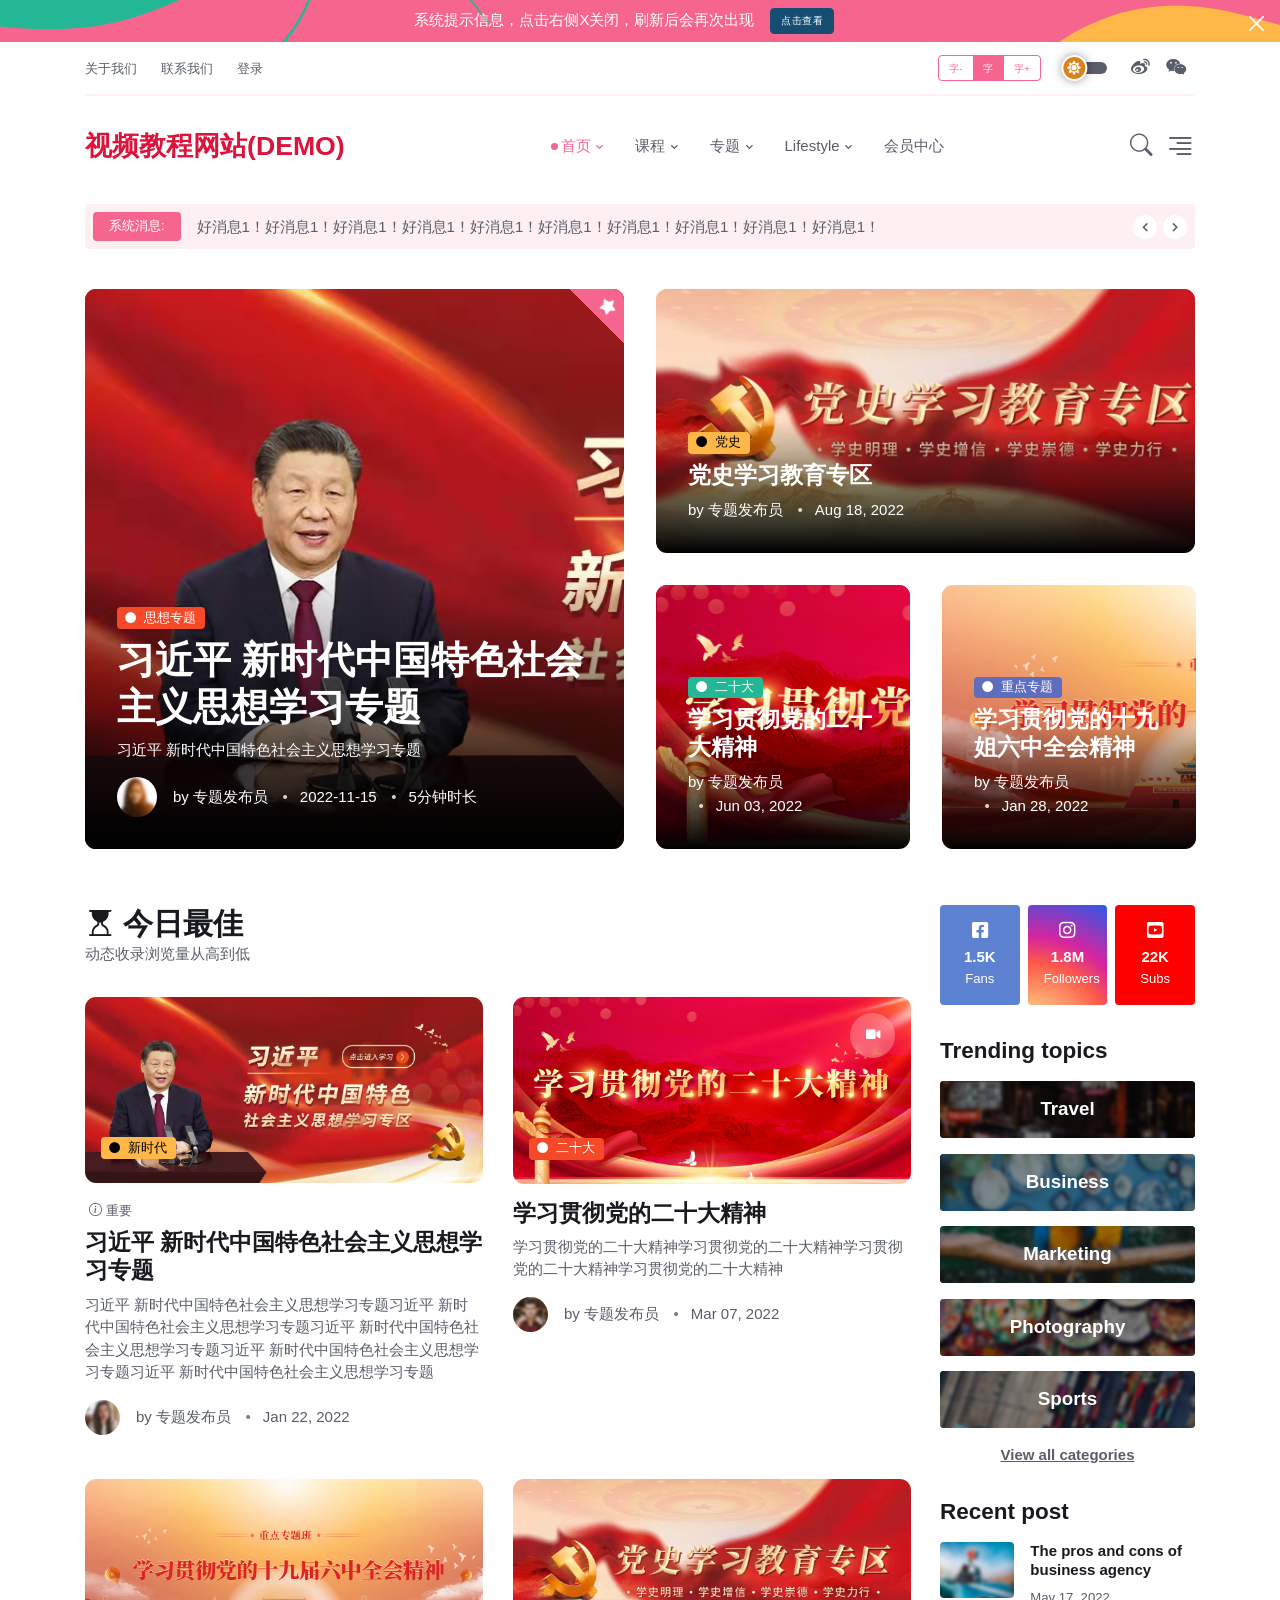
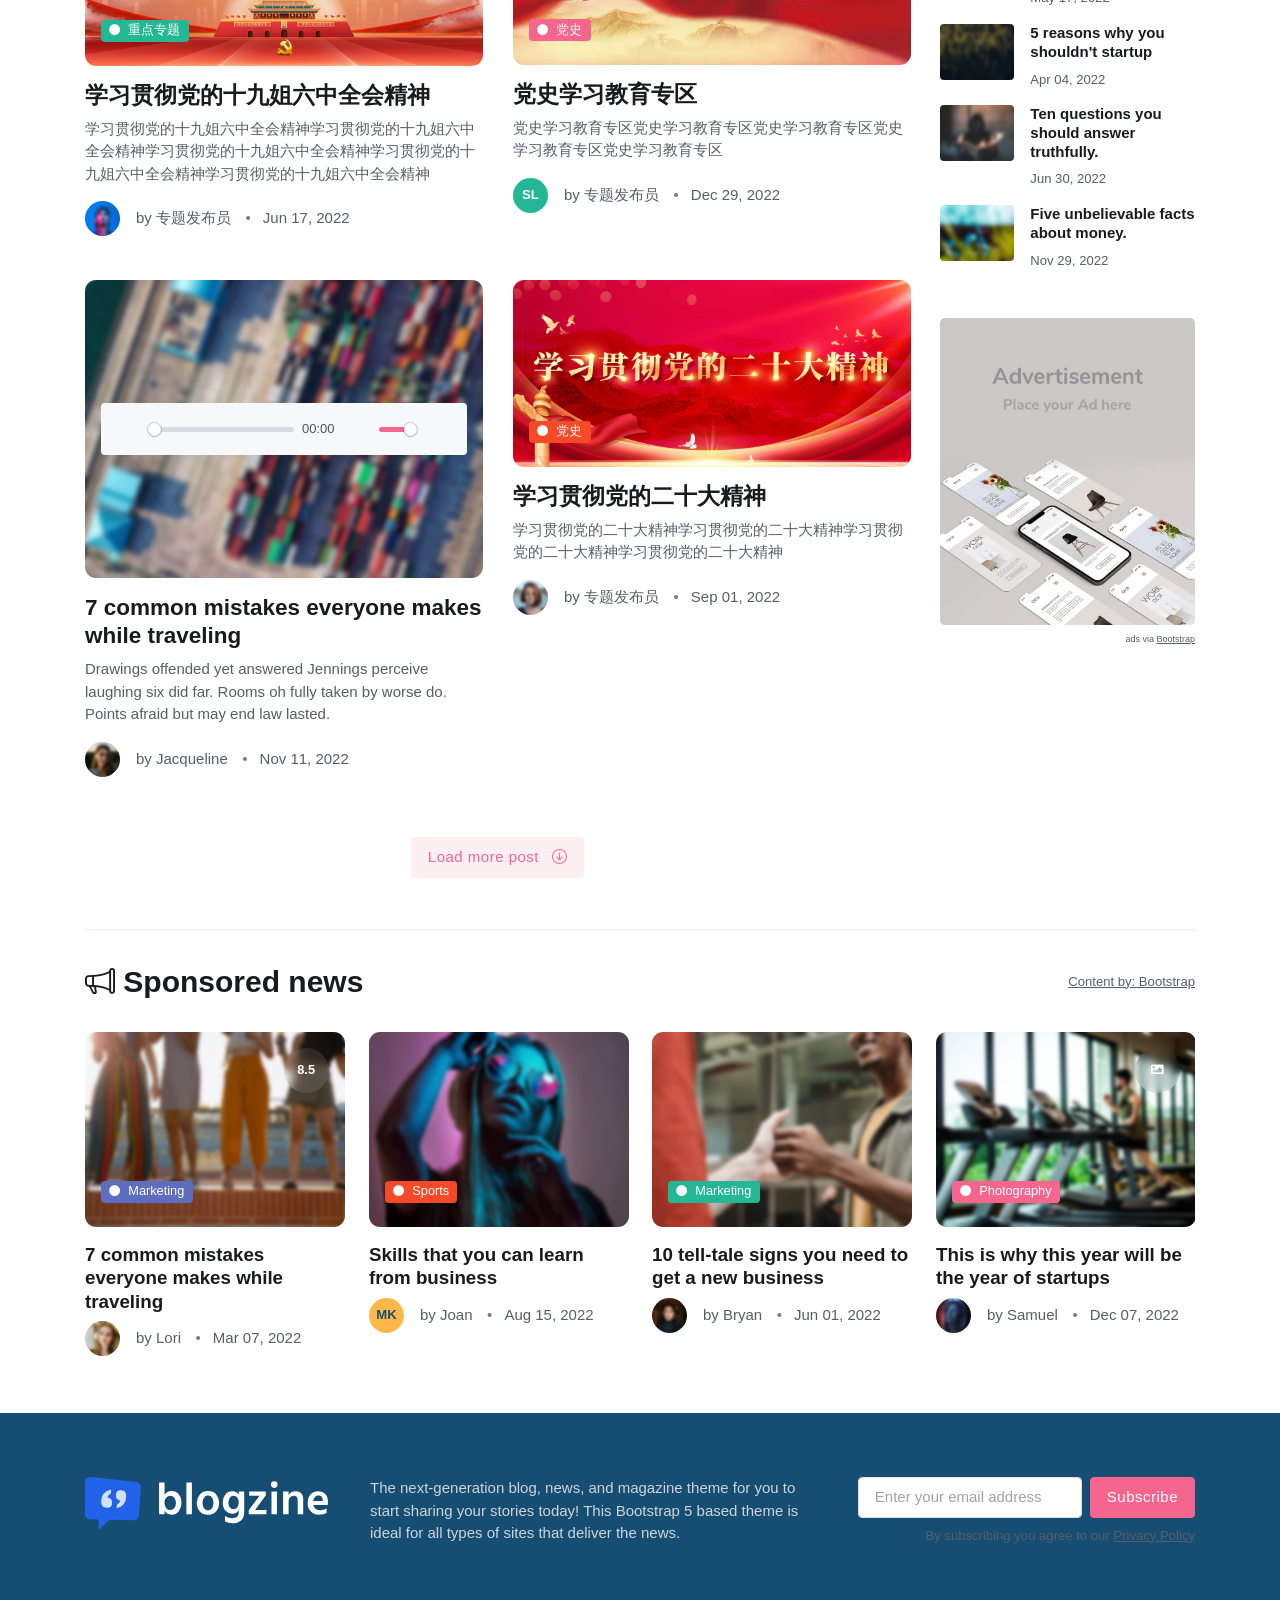
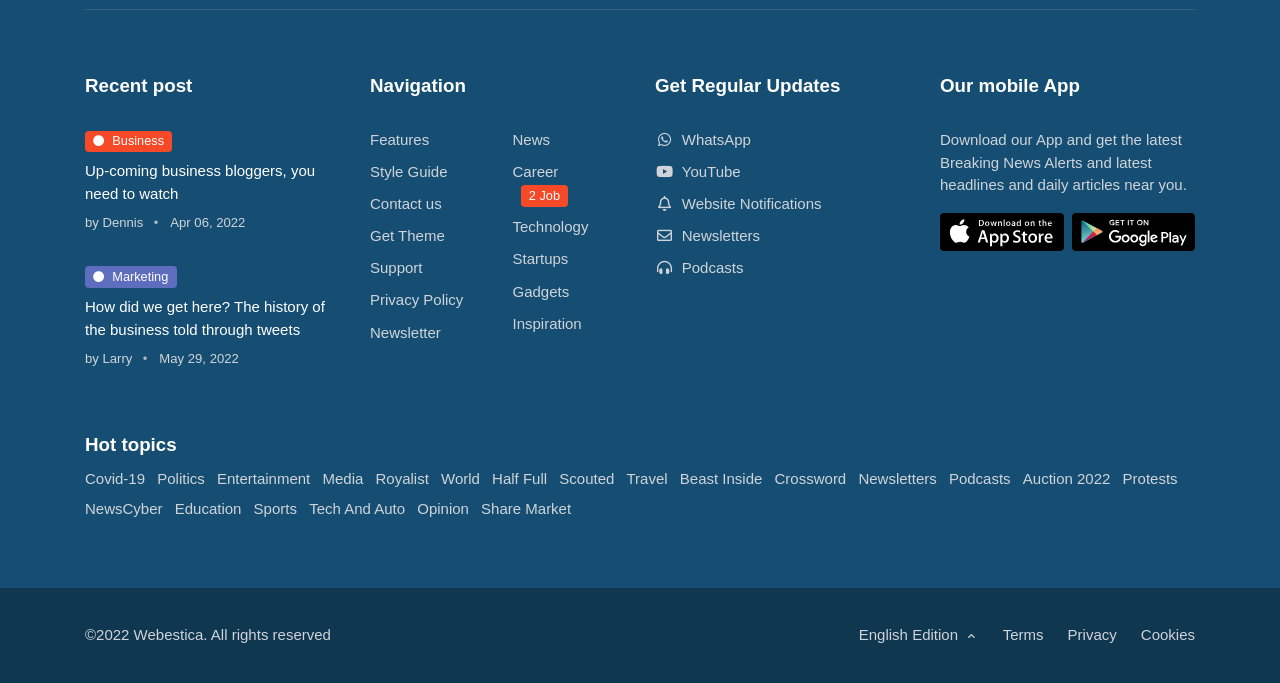
==== index.html @ b5399234 "update" ====
<!DOCTYPE html>
<html lang="-zh-cn">

<head>
	<title>视频教程网站 - DEMO</title>

	<!-- Meta Tags -->
	<meta charset="utf-8">
	<meta name="viewport" content="width=device-width, initial-scale=1, shrink-to-fit=no">
	<meta name="author" content="Webestica.com">
	<meta name="description" content="Bootstrap based News, Magazine and Blog Theme">

	<!-- Favicon -->
	<link rel="shortcut icon" href="assets/images/favicon.ico">

	<!-- Google Font -->
	<link rel="preconnect" href="https://fonts.gstatic.com">
	<link
		href="https://fonts.googleapis.com/css2?family=Nunito+Sans:wght@400;700&family=Rubik:wght@400;500;700&display=swap"
		rel="stylesheet">

	<!-- Plugins CSS -->
	<link rel="stylesheet" type="text/css" href="assets/vendor/font-awesome/css/all.min.css">
	<link rel="stylesheet" type="text/css" href="assets/vendor/bootstrap-icons/bootstrap-icons.css">
	<link rel="stylesheet" type="text/css" href="assets/vendor/tiny-slider/tiny-slider.css">
	<link rel="stylesheet" type="text/css" href="assets/vendor/plyr/plyr.css">

	<!-- Theme CSS -->
	<link id="style-switch" rel="stylesheet" type="text/css" href="assets/css/style.css">

</head>

<body>

	<!-- Top alert START -->
	<div class="alert alert-warning py-2 m-0 bg-primary border-0 rounded-0 alert-dismissible fade show text-center overflow-hidden"
		role="alert">
		<!-- SVG shape START -->
		<figure class="position-absolute top-50 start-50 translate-middle">
			<svg width="1848" height="481" viewBox="0 0 1848.9 481.8" xmlns="http://www.w3.org/2000/svg">
				<path class="fill-success"
					d="m779.4 251c-10.3-11.5-19.9-23.8-29.4-36.1-9-11.6-18.4-22.8-27.1-34.7-15.3-21.2-30.2-45.8-54.8-53.3-10.5-3.2-21.6-3.2-30.6 2.5-7.6 4.8-13 12.6-17.3 20.9-10.8 20.6-16.1 44.7-24.6 66.7-7.9 20.2-19.4 38.6-33.8 54.3-14.7 16.2-31.7 30-50.4 41-15.9 9.4-33.4 17.2-52 19.3-18.4 2-38-2.5-56.5-6.2-22.4-4.4-45.1-9.7-67.6-10.9-9.8-0.5-19.8-0.3-29.1 2.3-9.8 2.8-18.7 8.6-26.6 15.2-17.3 14.5-30.2 34.4-43.7 52.9-12.9 17.6-26.8 34.9-45.4 45.4-19.5 11-42.6 12.1-65 6.6-52.3-13.1-93.8-56.5-127.9-101.5-8.8-11.6-17.3-23.4-25.6-35.4-0.6-0.9-1.1-1.8-1.6-2.7-1.1-2.4-0.9-2.6 0.6-1.2 1 0.9 1.9 1.9 2.7 3 35.3 47.4 71.5 98.5 123.2 123.9 22.8 11.2 48.2 17.2 71.7 12.2 23-5 40.6-21.2 55.3-39.7 24.5-30.7 46.5-75.6 87.1-83 19.5-3.5 40.7 0.1 60.6 3.7 21.2 3.9 42.3 9.1 63.6 11.7 17.8 2.3 35.8-0.1 52.2-7 20-8.1 38.4-20.2 54.8-34.6 16.2-14.1 31-30.7 41.8-50.4 11.1-20.2 17-43.7 24.9-65.7 6.1-16.9 13.8-36.2 29.3-44.5 16.1-8.6 37.3-1.9 52.3 10.6 18.7 15.6 31.2 39.2 46.7 58.2" />
				<path class="fill-warning"
					d="m1157.9 344.9c9.8 7.6 18.9 15.8 28.1 24 8.6 7.7 17.6 15.2 26 23.2 14.8 14.2 29.5 30.9 51.2 34.7 9.3 1.6 18.8 0.9 26.1-3.8 6.1-3.9 10.2-9.9 13.2-16.2 7.6-15.6 10.3-33.2 15.8-49.6 5.2-15.1 13.6-29 24.7-41.3 11.4-12.6 24.8-23.6 40-32.8 12.9-7.8 27.3-14.6 43.1-17.3 15.6-2.6 32.8-0.7 49 0.7 19.6 1.7 39.4 4 58.8 3.4 8.4-0.3 17-1.1 24.8-3.6 8.2-2.7 15.4-7.4 21.6-12.7 13.7-11.6 23.1-26.7 33.3-40.9 9.6-13.5 20.2-26.9 35.3-35.6 15.8-9.2 35.6-11.6 55.2-9.1 45.7 5.8 84.8 34.3 117.6 64.4 8.7 8 17.2 16.2 25.6 24.6 2.5 3.2 1.9 3-1.2 1-34.3-32-69.7-66.9-116.5-81.9-20.5-6.5-42.7-9.2-62.4-4-19.3 5.1-33.1 17.9-44.3 32.2-18.5 23.7-33.9 57.5-68.1 65.5-16.5 3.8-34.9 2.6-52.3 1.3-18.5-1.4-37-3.7-55.4-4.2-15.5-0.5-30.7 2.5-44.2 8.5-16.5 7.2-31.3 17.1-44.3 28.5-12.8 11.2-24.1 24.1-31.9 39-7.9 15.3-11.1 32.5-16.2 48.9-3.9 12.6-9 26.9-21.6 33.9-13.1 7.3-31.9 3.8-45.7-4.1-17.2-10-29.9-26.1-44.6-38.8" />
				<path class="fill-warning"
					d="m1840.8 379c-8.8 40.3-167.8 79.9-300.2 45.3-42.5-11.1-91.4-32-138.7-11.6-38.7 16.7-55 66-90.8 67.4-25.1 1-48.6-20.3-58.1-39.8-31-63.3 50.7-179.9 155.7-208.1 50.4-13.5 97.3-3.2 116.1 1.6 36.3 9.3 328.6 87.4 316 145.2z" />
				<path class="fill-success"
					d="M368.3,247.3C265.6,257.2,134,226,110.9,141.5C85,47.2,272.5-9.4,355.5-30.7s182.6-31.1,240.8-18.6    C677.6-31.8,671.5,53.9,627,102C582.6,150.2,470.9,237.5,368.3,247.3z" />
			</svg>
		</figure>
		<!-- SVG shape END -->
		<div class="position-relative">
			<p class="text-white m-0">系统提示信息，点击右侧X关闭，刷新后会再次出现<a href="#"
					class="btn btn-xs btn-dark ms-3 mb-0">点击查看</a></p>
		</div>
		<!-- Close button -->
		<button type="button" class="btn-close btn-close-white opacity-9 p-3" data-bs-dismiss="alert"
			aria-label="Close"></button>
	</div>
	<!-- Top alert END -->

	<!-- Offcanvas START -->
	<div class="offcanvas offcanvas-end" tabindex="-1" id="offcanvasMenu">
		<div class="offcanvas-header justify-content-end">
			<button type="button" class="btn-close text-reset" data-bs-dismiss="offcanvas" aria-label="Close"></button>
		</div>
		<div class="offcanvas-body d-flex flex-column pt-0">
			<div>
				<p style="font-size: 18pt; font-weight: 900;">视频教程网站(DEMO)</p>
				<!-- <img class="light-mode-item my-3" src="assets/images/logo.svg" alt="logo">
				<img class="dark-mode-item my-3" src="assets/images/logo-light.svg" alt="logo"> -->
				<p>右侧弹出菜单的介绍性文字 </p>
				<!-- Nav START -->
				<ul class="nav d-block flex-column my-4">
					<li class="nav-item h5">
						<a class="nav-link" href="index.html">首页</a>
					<li class="nav-item h5">
						<a class="nav-link" href="about-us.html">关于我们</a>
					</li>
					<li class="nav-item h5">
						<a class="nav-link" href="post-grid.html">发展历程</a>
					</li>
					<li class="nav-item h5">
						<a class="nav-link" href="contact-us.html">联系我们</a>
					</li>
				</ul>
				<!-- Nav END -->
				<div class="bg-primary bg-opacity-10 p-4 mb-4 text-center w-100 rounded">
					<span>展示一些信息</span>
					<h3>展示一些信息展示一些信息展示一些信息展示一些信息展示一些信息展示一些信息</h3>
					<p>展示一些信息展示一些信息展示一些信息展示一些信息展示一些信息展示一些信息展示一些信息展示一些信息展示一些信息展示一些信息展示一些信息展示一些信息</p>
					<a href="#" class="btn btn-warning">点击查看</a>
				</div>
			</div>
			<div class="mt-auto pb-3">
				<!-- Address -->
				<p class="text-body mb-2 fw-bold">中国  上海</p>
				<p class="mb-2">地址：<address class="mb-0">上海市黄浦区黄浦路1234号</address></p>
				<p class="mb-2">电话: <a href="#" class="text-body"><u>021-62626262</u> </a> </p>
				<p class="mb-2">E-mail: <a href="#" class="text-body d-block">email@example.com</a></p>
			</div>
		</div>
	</div>
	<!-- Offcanvas END -->

	<!-- =======================
Header START -->
	<header class="navbar-light navbar-sticky header-static">
		<div class="navbar-top d-none d-lg-block small">
			<div class="container">
				<div class="d-md-flex justify-content-between align-items-center my-2">
					<!-- Top bar left -->
					<ul class="nav">
						<li class="nav-item">
							<a class="nav-link ps-0" href="about-us.html">关于我们</a>
						</li>
						<li class="nav-item">
							<a class="nav-link" href="#">联系我们</a>
						</li>
						<!-- <li class="nav-item">
							<a class="nav-link" href="#">Buy now!</a>
						</li> -->
						<li class="nav-item">
							<a class="nav-link" href="signin.html">登录</a>
						</li>
					</ul>
					<!-- Top bar right -->
					<div class="d-flex align-items-center">
						<!-- Font size accessibility START -->
						<div class="btn-group me-2" role="group" aria-label="font size changer">
							<input type="radio" class="btn-check" name="fntradio" id="font-sm">
							<label class="btn btn-xs btn-outline-primary mb-0" for="font-sm">字-</label>

							<input type="radio" class="btn-check" name="fntradio" id="font-default" checked>
							<label class="btn btn-xs btn-outline-primary mb-0" for="font-default">字</label>

							<input type="radio" class="btn-check" name="fntradio" id="font-lg">
							<label class="btn btn-xs btn-outline-primary mb-0" for="font-lg">字+</label>
						</div>

						<!-- Dark mode switch -->
						<div class="modeswitch" id="darkModeSwitch">
							<div class="switch"></div>
						</div>

						<ul class="nav">
							<li class="nav-item">
								<a class="nav-link px-2 fs-5" href="#"><i class="fab fa-weibo"></i></a>
							</li>
							<li class="nav-item">
								<a class="nav-link px-2 fs-5" href="#"><i class="fab fa-weixin"></i></a>
							</li>
							<!-- <li class="nav-item">
								<a class="nav-link px-2 fs-5" href="#"><i class="fab fa-linkedin"></i></a>
							</li>
							<li class="nav-item">
								<a class="nav-link px-2 fs-5" href="#"><i class="fab fa-youtube-square"></i></a>
							</li>
							<li class="nav-item">
								<a class="nav-link ps-2 pe-0 fs-5" href="#"><i class="fab fa-vimeo"></i></a>
							</li> -->
						</ul>
					</div>
				</div>
				<!-- Divider -->
				<div class="border-bottom border-2 border-primary opacity-1"></div>
			</div>
		</div>

		<!-- Logo Nav START -->
		<nav class="navbar navbar-expand-lg">
			<div class="container">
				<!-- Logo START -->
				<a class="navbar-brand" href="index.html" style="font-weight: 900; font-size: 20pt; color: crimson;">
					视频教程网站(DEMO)
					<!-- <img class="navbar-brand-item light-mode-item" src="assets/images/logo.svg" alt="logo">
					<img class="navbar-brand-item dark-mode-item" src="assets/images/logo-light.svg" alt="logo"> -->
				</a>
				<!-- Logo END -->

				<!-- Responsive navbar toggler -->
				<button class="navbar-toggler ms-auto" type="button" data-bs-toggle="collapse"
					data-bs-target="#navbarCollapse" aria-controls="navbarCollapse" aria-expanded="false"
					aria-label="Toggle navigation">
					<span class="text-body h6 d-none d-sm-inline-block">Menu</span>
					<span class="navbar-toggler-icon"></span>
				</button>

				<!-- Main navbar START -->
				<div class="collapse navbar-collapse" id="navbarCollapse">
					<ul class="navbar-nav navbar-nav-scroll mx-auto">
						<!-- Nav item 1 Demos -->
						<li class="nav-item dropdown">
							<a class="nav-link dropdown-toggle active" href="#" id="homeMenu" data-bs-toggle="dropdown"
								aria-haspopup="true" aria-expanded="false">首页</a>
							<ul class="dropdown-menu" aria-labelledby="homeMenu">
								<li> <a class="dropdown-item" href="about-us.html">关于我们</a></li>
								<li> <a class="dropdown-item" href="contact-us.html">联系我们</a></li>
								<!-- <li> <a class="dropdown-item active" href="index.html">Home default</a></li>
								<li> <a class="dropdown-item" href="index-lazy.html">Home lazy load</a></li>
								<li> <a class="dropdown-item" href="index-2.html">Magazine classic</a></li>
								<li> <a class="dropdown-item" href="index-3.html">Magazine</a></li>
								<li> <a class="dropdown-item" href="index-4.html">Home cards</a></li>
								<li> <a class="dropdown-item" href="index-5.html">Blog classic</a></li>
								<li> <a class="dropdown-item" href="index-6.html">Blog Personal </a></li>
								<li> <a class="dropdown-item" href="index-7.html">Blog Vintage</a></li>
								<li> <a class="dropdown-item" href="index-8.html">Blog Tech</a></li>
								<li> <a class="dropdown-item" href="index-9.html">Blog Fashion</a></li>
								<li> <a class="dropdown-item" href="index-10.html">Blog Podcast</a></li>
								<li> <a class="dropdown-item" href="index-11.html">Home Shop <span class="badge bg-danger smaller me-1">New</span></a></li> -->
							</ul>
						</li>


						<!-- Nav item 2 Pages -->
						<li class="nav-item dropdown">
							<a class="nav-link dropdown-toggle" href="#" id="pagesMenu" data-bs-toggle="dropdown"
								aria-haspopup="true" aria-expanded="false">课程</a>
							<ul class="dropdown-menu" aria-labelledby="pagesMenu">
								<li> <a class="dropdown-item" href="about-us.html">关于我们</a></li>
								<li> <a class="dropdown-item" href="contact-us.html">联系我们</a></li>
								<!-- Dropdown submenu -->
								<li class="dropdown-submenu dropend">
									<a class="dropdown-item dropdown-toggle" href="#">Shop <span
											class="badge bg-danger smaller me-1">New</span></a>
									<ul class="dropdown-menu dropdown-menu-start" data-bs-popper="none">
										<li> <a class="dropdown-item" href="shop-grid.html">Shop grid <span
													class="badge bg-danger smaller me-1">New</span></a> </li>
										<li> <a class="dropdown-item" href="shop-detail.html">Shop detail <span
													class="badge bg-danger smaller me-1">New</span></a> </li>
										<li> <a class="dropdown-item" href="checkout.html">Checkout <span
													class="badge bg-danger smaller me-1">New</span></a> </li>
										<li> <a class="dropdown-item" href="my-cart.html">Cart <span
													class="badge bg-danger smaller me-1">New</span></a> </li>
										<li> <a class="dropdown-item" href="empty-cart.html">Empty cart <span
													class="badge bg-danger smaller me-1">New</span></a> </li>
									</ul>
								</li>
								<!-- Dropdown submenu -->
								<li class="dropdown-submenu dropend">
									<a class="dropdown-item dropdown-toggle" href="#">Other Archives</a>
									<ul class="dropdown-menu dropdown-menu-start" data-bs-popper="none">
										<li> <a class="dropdown-item" href="author.html">Author Page</a> </li>
										<li> <a class="dropdown-item" href="categories.html">Category page 1</a> </li>
										<li> <a class="dropdown-item" href="categories-2.html">Category page 2</a> </li>
										<li> <a class="dropdown-item" href="tag.html"># tag</a> </li>
										<li> <a class="dropdown-item" href="search-result.html">Search result</a> </li>
									</ul>
								</li>
								<li> <a class="dropdown-item" href="404.html">Error 404</a></li>
								<li> <a class="dropdown-item" href="signin.html">signin</a></li>
								<li> <a class="dropdown-item" href="signup.html">signup</a></li>
								<li> <a class="dropdown-item" href="offline.html">offline</a></li>
								<!-- Dropdown submenu levels -->
								<li class="dropdown-divider"></li>
								<li class="dropdown-submenu dropend">
									<a class="dropdown-item dropdown-toggle" href="#">Dropdown levels</a>
									<ul class="dropdown-menu dropdown-menu-start" data-bs-popper="none">
										<!-- dropdown submenu open right -->
										<li class="dropdown-submenu dropend">
											<a class="dropdown-item dropdown-toggle" href="#">Dropdown (end)</a>
											<ul class="dropdown-menu" data-bs-popper="none">
												<li> <a class="dropdown-item" href="#">Dropdown item</a> </li>
												<li> <a class="dropdown-item" href="#">Dropdown item</a> </li>
											</ul>
										</li>
										<li> <a class="dropdown-item" href="#">Dropdown item</a> </li>
										<!-- dropdown submenu open left -->
										<li class="dropdown-submenu dropstart">
											<a class="dropdown-item dropdown-toggle" href="#">Dropdown (start)</a>
											<ul class="dropdown-menu dropdown-menu-end" data-bs-popper="none">
												<li> <a class="dropdown-item" href="#">Dropdown item</a> </li>
												<li> <a class="dropdown-item" href="#">Dropdown item</a> </li>
											</ul>
										</li>
										<li> <a class="dropdown-item" href="#">Dropdown item</a> </li>
									</ul>
								</li>
								<li class="dropdown-divider"></li>
								<li>
									<a class="dropdown-item" href="#" target="_blank">
										<i class="text-warning fa-fw bi bi-life-preserver me-2"></i>Support
									</a>
								</li>
								<li>
									<a class="dropdown-item" href="docs/index.html" target="_blank">
										<i class="text-danger fa-fw bi bi-card-text me-2"></i>Documentation
									</a>
								</li>
								<li class="dropdown-divider"></li>
								<li>
									<a class="dropdown-item" href="#" target="_blank">
										<i class="text-info fa-fw bi bi-toggle-off me-2"></i>RTL demo
									</a>
								</li>
								<li>
									<a class="dropdown-item" href="#" target="_blank">
										<i class="text-success fa-fw bi bi-cloud-download-fill me-2"></i>Buy blogzine!
									</a>
								</li>
							</ul>
						</li>

						<!-- Nav item 3 Post -->
						<li class="nav-item dropdown">
							<a class="nav-link dropdown-toggle" href="#" id="postMenu" data-bs-toggle="dropdown"
								aria-haspopup="true" aria-expanded="false">专题</a>
							<ul class="dropdown-menu" aria-labelledby="postMenu">
								<!-- dropdown submenu -->
								<li class="dropdown-submenu dropend">
									<a class="dropdown-item dropdown-toggle" href="#">Post grid</a>
									<ul class="dropdown-menu dropdown-menu-start" data-bs-popper="none">
										<li> <a class="dropdown-item" href="post-grid.html">Post grid</a> </li>
										<li> <a class="dropdown-item" href="post-grid-4-col.html">Post grid 4 col</a>
										</li>
										<li> <a class="dropdown-item" href="post-grid-masonry.html">Post grid
												masonry</a> </li>
										<li> <a class="dropdown-item" href="post-grid-masonry-filter.html">Post grid
												masonry filter</a> </li>
										<li> <a class="dropdown-item" href="post-large-and-grid.html">Post mixed large
												than grid</a> </li>
									</ul>
								</li>
								<li> <a class="dropdown-item" href="post-list.html">Post list</a> </li>
								<li> <a class="dropdown-item" href="post-list-2.html">Post list 2</a> </li>
								<li> <a class="dropdown-item" href="post-cards.html">Post card</a> </li>
								<li> <a class="dropdown-item" href="post-overlay.html">Post Overlay</a> </li>
								<li> <a class="dropdown-item" href="post-types.html">Post types</a> </li>
								<li class="dropdown-divider"></li>
								<li> <a class="dropdown-item" href="post-single.html">Post single magazine</a> </li>
								<li> <a class="dropdown-item" href="post-single-2.html">Post single classic</a> </li>
								<li> <a class="dropdown-item" href="post-single-3.html">Post single minimal</a> </li>
								<li> <a class="dropdown-item" href="post-single-4.html">Post single card</a> </li>
								<li> <a class="dropdown-item" href="post-single-5.html">Post single review</a> </li>
								<li> <a class="dropdown-item" href="post-single-6.html">Post single video</a> </li>
								<li> <a class="dropdown-item" href="podcast-single.html">Podcast single</a> </li>
								<li class="dropdown-divider"></li>
								<li> <a class="dropdown-item" href="pagination-styles.html">Pagination styles</a> </li>
							</ul>
						</li>

						<!-- Nav item 4 Mega menu -->
						<li class="nav-item dropdown dropdown-fullwidth">
							<a class="nav-link dropdown-toggle" href="#" id="megaMenu" data-bs-toggle="dropdown"
								aria-haspopup="true" aria-expanded="false"> Lifestyle</a>
							<div class="dropdown-menu" aria-labelledby="megaMenu">
								<div class="container">
									<div class="row g-4 p-3 flex-fill">
										<!-- Card item START -->
										<div class="col-sm-6 col-lg-3">
											<div class="card bg-transparent">
												<!-- Card img -->
												<img class="card-img rounded"
													src="assets/images/blog/16by9/small/01.jpg" alt="Card image">
												<div class="card-body px-0 pt-3">
													<h6 class="card-title mb-0"><a href="#"
															class="btn-link text-reset fw-bold">7 common mistakes
															everyone makes while traveling</a></h6>
													<!-- Card info -->
													<ul
														class="nav nav-divider align-items-center text-uppercase small mt-2">
														<li class="nav-item">
															<a href="#" class="text-reset btn-link">Joan Wallace</a>
														</li>
														<li class="nav-item">Feb 18, 2022</li>
													</ul>
												</div>
											</div>
										</div>
										<!-- Card item END -->
										<!-- Card item START -->
										<div class="col-sm-6 col-lg-3">
											<div class="card bg-transparent">
												<!-- Card img -->
												<img class="card-img rounded"
													src="assets/images/blog/16by9/small/02.jpg" alt="Card image">
												<div class="card-body px-0 pt-3">
													<h6 class="card-title mb-0"><a href="#"
															class="btn-link text-reset fw-bold">12 worst types of
															business accounts you follow on Twitter</a></h6>
													<!-- Card info -->
													<ul
														class="nav nav-divider align-items-center text-uppercase small mt-2">
														<li class="nav-item">
															<a href="#" class="text-reset btn-link">Lori Stevens</a>
														</li>
														<li class="nav-item">Jun 03, 2022</li>
													</ul>
												</div>
											</div>
										</div>
										<!-- Card item END -->
										<!-- Card item START -->
										<div class="col-sm-6 col-lg-3">
											<div class="card bg-transparent">
												<!-- Card img -->
												<img class="card-img rounded"
													src="assets/images/blog/16by9/small/03.jpg" alt="Card image">
												<div class="card-body px-0 pt-3">
													<h6 class="card-title mb-0"><a href="#"
															class="btn-link text-reset fw-bold">Skills that you can
															learn from business</a></h6>
													<!-- Card info -->
													<ul
														class="nav nav-divider align-items-center text-uppercase small mt-2">
														<li class="nav-item">
															<a href="#" class="text-reset btn-link">Judy Nguyen</a>
														</li>
														<li class="nav-item">Sep 07, 2022</li>
													</ul>
												</div>
											</div>
										</div>
										<!-- Card item END -->
										<!-- Card item START -->
										<div class="col-sm-6 col-lg-3">
											<div class="bg-primary bg-opacity-10 p-4 text-center h-100 w-100 rounded">
												<span>The Blogzine</span>
												<h3>Premium Membership</h3>
												<p>Become a Member Today!</p>
												<a href="#" class="btn btn-warning">View pricing plans</a>
											</div>
										</div>
										<!-- Card item END -->
									</div> <!-- Row END -->
									<!-- Trending tags -->
									<div class="row px-3">
										<div class="col-12">
											<ul class="list-inline mt-3">
												<li class="list-inline-item">Trending tags:</li>
												<li class="list-inline-item"><a href="#"
														class="btn btn-sm btn-primary-soft">Travel</a></li>
												<li class="list-inline-item"><a href="#"
														class="btn btn-sm btn-warning-soft">Business</a></li>
												<li class="list-inline-item"><a href="#"
														class="btn btn-sm btn-success-soft">Tech</a></li>
												<li class="list-inline-item"><a href="#"
														class="btn btn-sm btn-danger-soft">Gadgets</a></li>
												<li class="list-inline-item"><a href="#"
														class="btn btn-sm btn-info-soft">Lifestyle</a></li>
												<li class="list-inline-item"><a href="#"
														class="btn btn-sm btn-primary-soft">Vaccine</a></li>
												<li class="list-inline-item"><a href="#"
														class="btn btn-sm btn-success-soft">Sports</a></li>
												<li class="list-inline-item"><a href="#"
														class="btn btn-sm btn-danger-soft">Covid-19</a></li>
												<li class="list-inline-item"><a href="#"
														class="btn btn-sm btn-info-soft">Politics</a></li>
											</ul>
										</div>
									</div> <!-- Row END -->
								</div>
							</div>
						</li>

						<!-- Nav item 5 link-->
						<li class="nav-item"> <a class="nav-link" href="dashboard.html">会员中心</a></li>
					</ul>
				</div>
				<!-- Main navbar END -->

				<!-- Nav right START -->
				<div class="nav flex-nowrap align-items-center">
					<!-- Nav Button -->
					<!-- <div class="nav-item d-none d-md-block">
						<a href="#" class="btn btn-sm btn-danger mb-0 mx-2">订阅收藏!</a>
					</div> -->
					<!-- Nav Search -->
					<div class="nav-item dropdown dropdown-toggle-icon-none nav-search">
						<a class="nav-link dropdown-toggle" role="button" href="#" id="navSearch"
							data-bs-toggle="dropdown" aria-expanded="false">
							<i class="bi bi-search fs-4"> </i>
						</a>
						<div class="dropdown-menu dropdown-menu-end shadow rounded p-2" aria-labelledby="navSearch">
							<form class="input-group">
								<input class="form-control border-success" type="search" placeholder="Search"
									aria-label="Search">
								<button class="btn btn-success m-0" type="submit">Search</button>
							</form>
						</div>
					</div>
					<!-- Offcanvas menu toggler -->
					<div class="nav-item">
						<a class="nav-link p-0" data-bs-toggle="offcanvas" href="#offcanvasMenu" role="button"
							aria-controls="offcanvasMenu">
							<i class="bi bi-text-right rtl-flip fs-2" data-bs-target="#offcanvasMenu"> </i>
						</a>
					</div>
				</div>
				<!-- Nav right END -->
			</div>
		</nav>
		<!-- Logo Nav END -->
	</header>
	<!-- =======================
Header END -->

	<!-- **************** MAIN CONTENT START **************** -->
	<main>

		<!-- =======================
Trending START -->
		<section class="py-2">
			<div class="container">
				<div class="row g-0">
					<div class="col-12 bg-primary bg-opacity-10 p-2 rounded">
						<div class="d-sm-flex align-items-center text-center text-sm-start">
							<!-- Title -->
							<div class="me-3">
								<span class="badge bg-primary p-2 px-3">系统消息:</span>
							</div>
							<!-- Slider -->
							<div class="tiny-slider arrow-end arrow-xs arrow-white arrow-round arrow-md-none">
								<div class="tiny-slider-inner" data-autoplay="true" data-hoverpause="true"
									data-gutter="0" data-arrow="true" data-dots="false" data-items="1">
									<!-- Slider items -->
									<div> <a href="#" class="text-reset btn-link">好消息1！好消息1！好消息1！好消息1！好消息1！好消息1！好消息1！好消息1！好消息1！好消息1！</a></div>
									<div> <a href="#" class="text-reset btn-link">好消息2！ 好消息2！ 好消息2！ 好消息2！ 好消息2！ 好消息2！ 好消息2！ 好消息2！ 好消息2！ </a></div>
									<div> <a href="#" class="text-reset btn-link">好消息3！ 好消息3！ 好消息3！ 好消息3！ 好消息3！ 好消息3！ 好消息3！ 好消息3！ 好消息3！ </a></div>
								</div>
							</div>
						</div>
					</div>
				</div> <!-- Row END -->
			</div>
		</section>
		<!-- =======================
Trending END -->

		<!-- =======================
Main hero START -->
		<section class="pt-4 pb-0 card-grid">
			<div class="container">
				<div class="row g-4">
					<!-- Left big card -->
					<div class="col-lg-6">
						<div class="card card-overlay-bottom card-grid-lg card-bg-scale"
							style="background-image:url(assets/images/qds/1646046754755_.jpg); background-position: center left; background-size: cover;">
							<!-- Card featured -->
							<span class="card-featured" title="Featured post"><i class="fas fa-star"></i></span>
							<!-- Card Image overlay -->
							<div class="card-img-overlay d-flex align-items-center p-3 p-sm-4">
								<div class="w-100 mt-auto">
									<!-- Card category -->
									<a href="#" class="badge text-bg-danger mb-2"><i
											class="fas fa-circle me-2 small fw-bold"></i>思想专题</a>
									<!-- Card title -->
									<h2 class="text-white h1"><a href="post-single-4.html"
											class="btn-link stretched-link text-reset">习近平 新时代中国特色社会主义思想学习专题</a></h2>
									<p class="text-white">习近平 新时代中国特色社会主义思想学习专题 </p>
									<!-- Card info -->
									<ul
										class="nav nav-divider text-white-force align-items-center d-none d-sm-inline-block">
										<li class="nav-item">
											<div class="nav-link">
												<div class="d-flex align-items-center text-white position-relative">
													<div class="avatar avatar-sm">
														<img class="avatar-img rounded-circle"
															src="assets/images/avatar/11.jpg" alt="avatar">
													</div>
													<span class="ms-3">by <a href="#"
															class="stretched-link text-reset btn-link">专题发布员</a></span>
												</div>
											</div>
										</li>
										<li class="nav-item">2022-11-15</li>
										<li class="nav-item">5分钟时长</li>
									</ul>
								</div>
							</div>
						</div>
					</div>
					<!-- Right small cards -->
					<div class="col-lg-6">
						<div class="row g-4">
							<!-- Card item START -->
							<div class="col-12">
								<div class="card card-overlay-bottom card-grid-sm card-bg-scale"
									style="background-image:url(assets/images/qds/1646046910694_.jpg); background-position: center left; background-size: cover;">
									<!-- Card Image -->
									<!-- Card Image overlay -->
									<div class="card-img-overlay d-flex align-items-center p-3 p-sm-4">
										<div class="w-100 mt-auto">
											<!-- Card category -->
											<a href="#" class="badge text-bg-warning mb-2"><i
													class="fas fa-circle me-2 small fw-bold"></i>党史</a>
											<!-- Card title -->
											<h4 class="text-white"><a href="post-single-4.html"
													class="btn-link stretched-link text-reset">党史学习教育专区</a></h4>
											<!-- Card info -->
											<ul
												class="nav nav-divider text-white-force align-items-center d-none d-sm-inline-block">
												<li class="nav-item position-relative">
													<div class="nav-link">by <a href="#"
															class="stretched-link text-reset btn-link">专题发布员</a>
													</div>
												</li>
												<li class="nav-item">Aug 18, 2022</li>
											</ul>
										</div>
									</div>
								</div>
							</div>
							<!-- Card item END -->
							<!-- Card item START -->
							<div class="col-md-6">
								<div class="card card-overlay-bottom card-grid-sm card-bg-scale"
									style="background-image:url(assets/images/qds/1666687526921_.jpg); background-position: center left; background-size: cover;">
									<!-- Card Image overlay -->
									<div class="card-img-overlay d-flex align-items-center p-3 p-sm-4">
										<div class="w-100 mt-auto">
											<!-- Card category -->
											<a href="#" class="badge text-bg-success mb-2"><i
													class="fas fa-circle me-2 small fw-bold"></i>二十大</a>
											<!-- Card title -->
											<h4 class="text-white"><a href="post-single-4.html"
													class="btn-link stretched-link text-reset">学习贯彻党的二十大精神</a></h4>
											<!-- Card info -->
											<ul
												class="nav nav-divider text-white-force align-items-center d-none d-sm-inline-block">
												<li class="nav-item position-relative">
													<div class="nav-link">by <a href="#"
															class="stretched-link text-reset btn-link">专题发布员</a>
													</div>
												</li>
												<li class="nav-item">Jun 03, 2022</li>
											</ul>
										</div>
									</div>
								</div>
							</div>
							<!-- Card item END -->
							<!-- Card item START -->
							<div class="col-md-6">
								<div class="card card-overlay-bottom card-grid-sm card-bg-scale"
									style="background-image:url(assets/images/qds/1646298063263_.png); background-position: center left; background-size: cover;">
									<!-- Card Image overlay -->
									<div class="card-img-overlay d-flex align-items-center p-3 p-sm-4">
										<div class="w-100 mt-auto">
											<!-- Card category -->
											<a href="#" class="badge text-bg-info mb-2"><i
													class="fas fa-circle me-2 small fw-bold"></i>重点专题</a>
											<!-- Card title -->
											<h4 class="text-white"><a href="post-single-4.html"
													class="btn-link stretched-link text-reset">学习贯彻党的十九姐六中全会精神</a></h4>
											<!-- Card info -->
											<ul
												class="nav nav-divider text-white-force align-items-center d-none d-sm-inline-block">
												<li class="nav-item position-relative">
													<div class="nav-link">by <a href="#"
															class="stretched-link text-reset btn-link">专题发布员</a>
													</div>
												</li>
												<li class="nav-item">Jan 28, 2022</li>
											</ul>
										</div>
									</div>
								</div>
							</div>
							<!-- Card item END -->
						</div>
					</div>
				</div>
			</div>
		</section>
		<!-- =======================
Main hero END -->

		<!-- =======================
Main content START -->
		<section class="position-relative">
			<div class="container" data-sticky-container>
				<div class="row">
					<!-- Main Post START -->
					<div class="col-lg-9">
						<!-- Title -->
						<div class="mb-4">
							<h2 class="m-0"><i class="bi bi-hourglass-top me-2"></i>今日最佳</h2>
							<p>动态收录浏览量从高到低</p>
						</div>
						<div class="row gy-4">
							<!-- Card item START -->
							<div class="col-sm-6">
								<div class="card">
									<!-- Card img -->
									<div class="position-relative">
										<img class="card-img" src="assets/images/qds/1646046754755_.jpg" alt="Card image">
										<div class="card-img-overlay d-flex align-items-start flex-column p-3">
											<!-- Card overlay bottom -->
											<div class="w-100 mt-auto">
												<!-- Card category -->
												<a href="#" class="badge text-bg-warning mb-2"><i
														class="fas fa-circle me-2 small fw-bold"></i>新时代</a>
											</div>
										</div>
									</div>
									<div class="card-body px-0 pt-3">
										<!-- Sponsored Post -->
										<a href="#!" class="mb-0 text-body small" tabindex="0" role="button"
											data-bs-container="body" data-bs-toggle="popover" data-bs-trigger="focus"
											data-bs-placement="top"
											data-bs-content="You're seeing this ad because your activity meets the intended audience of our site.">
											<i class="bi bi-info-circle ps-1"></i> 重要
										</a>
										<h4 class="card-title mt-2"><a href="post-single.html"
												class="btn-link text-reset fw-bold">习近平 新时代中国特色社会主义思想学习专题</a></h4>
										<p class="card-text">习近平 新时代中国特色社会主义思想学习专题习近平 新时代中国特色社会主义思想学习专题习近平 新时代中国特色社会主义思想学习专题习近平 新时代中国特色社会主义思想学习专题习近平 新时代中国特色社会主义思想学习专题</p>
										<!-- Card info -->
										<ul class="nav nav-divider align-items-center d-none d-sm-inline-block">
											<li class="nav-item">
												<div class="nav-link">
													<div class="d-flex align-items-center position-relative">
														<div class="avatar avatar-xs">
															<img class="avatar-img rounded-circle"
																src="assets/images/avatar/01.jpg" alt="avatar">
														</div>
														<span class="ms-3">by <a href="#"
																class="stretched-link text-reset btn-link">专题发布员</a></span>
													</div>
												</div>
											</li>
											<li class="nav-item">Jan 22, 2022</li>
										</ul>
									</div>
								</div>
							</div>
							<!-- Card item END -->
							<!-- Card item START -->
							<div class="col-sm-6">
								<div class="card">
									<!-- Card img -->
									<div class="position-relative">
										<img class="card-img" src="assets/images/qds/1666687526921_.jpg" alt="Card image">
										<div class="card-img-overlay d-flex align-items-start flex-column p-3">
											<!-- Card overlay Top -->
											<div class="w-100 mb-auto d-flex justify-content-end">
												<div class="text-end ms-auto">
													<!-- Card format icon -->
													<div class="icon-md bg-white bg-opacity-25 bg-blur text-white rounded-circle"
														title="This post has video"><i class="fas fa-video"></i></div>
												</div>
											</div>
											<!-- Card overlay bottom -->
											<div class="w-100 mt-auto">
												<!-- Card category -->
												<a href="#" class="badge text-bg-danger mb-2"><i
														class="fas fa-circle me-2 small fw-bold"></i>二十大</a>
											</div>
										</div>
									</div>
									<div class="card-body px-0 pt-3">
										<h4 class="card-title"><a href="post-single.html"
												class="btn-link text-reset fw-bold">学习贯彻党的二十大精神</a></h4>
										<p class="card-text">学习贯彻党的二十大精神学习贯彻党的二十大精神学习贯彻党的二十大精神学习贯彻党的二十大精神</p>
										<!-- Card info -->
										<ul class="nav nav-divider align-items-center d-none d-sm-inline-block">
											<li class="nav-item">
												<div class="nav-link">
													<div class="d-flex align-items-center position-relative">
														<div class="avatar avatar-xs">
															<img class="avatar-img rounded-circle"
																src="assets/images/avatar/02.jpg" alt="avatar">
														</div>
														<span class="ms-3">by <a href="#"
																class="stretched-link text-reset btn-link">专题发布员</a></span>
													</div>
												</div>
											</li>
											<li class="nav-item">Mar 07, 2022</li>
										</ul>
									</div>
								</div>
							</div>
							<!-- Card item END -->
							<!-- Card item START -->
							<div class="col-sm-6">
								<div class="card">
									<!-- Card img -->
									<div class="position-relative">
										<img class="card-img" src="assets/images/qds/1646298063263_.png" alt="Card image">
										<div class="card-img-overlay d-flex align-items-start flex-column p-3">
											<!-- Card overlay bottom -->
											<div class="w-100 mt-auto">
												<!-- Card category -->
												<a href="#" class="badge text-bg-success mb-2"><i
														class="fas fa-circle me-2 small fw-bold"></i>重点专题</a>
											</div>
										</div>
									</div>
									<div class="card-body px-0 pt-3">
										<h4 class="card-title"><a href="post-single.html"
												class="btn-link text-reset fw-bold">学习贯彻党的十九姐六中全会精神</a></h4>
										<p class="card-text">学习贯彻党的十九姐六中全会精神学习贯彻党的十九姐六中全会精神学习贯彻党的十九姐六中全会精神学习贯彻党的十九姐六中全会精神学习贯彻党的十九姐六中全会精神</p>
										<!-- Card info -->
										<ul class="nav nav-divider align-items-center d-none d-sm-inline-block">
											<li class="nav-item">
												<div class="nav-link">
													<div class="d-flex align-items-center position-relative">
														<div class="avatar avatar-xs">
															<img class="avatar-img rounded-circle"
																src="assets/images/avatar/03.jpg" alt="avatar">
														</div>
														<span class="ms-3">by <a href="#"
																class="stretched-link text-reset btn-link">专题发布员</a></span>
													</div>
												</div>
											</li>
											<li class="nav-item">Jun 17, 2022</li>
										</ul>
									</div>
								</div>
							</div>
							<!-- Card item END -->
							<!-- Card item START -->
							<div class="col-sm-6">
								<div class="card">
									<!-- Card img -->
									<div class="position-relative">
										<img class="card-img" src="assets/images/qds/1646046910694_.jpg" alt="Card image">
										<div class="card-img-overlay d-flex align-items-start flex-column p-3">
											<!-- Card overlay bottom -->
											<div class="w-100 mt-auto">
												<!-- Card category -->
												<a href="#" class="badge text-bg-primary mb-2"><i
														class="fas fa-circle me-2 small fw-bold"></i>党史</a>
											</div>
										</div>
									</div>
									<div class="card-body px-0 pt-3">
										<h4 class="card-title"><a href="post-single.html"
												class="btn-link text-reset fw-bold">党史学习教育专区</a></h4>
										<p class="card-text">党史学习教育专区党史学习教育专区党史学习教育专区党史学习教育专区党史学习教育专区</p>
										<!-- Card info -->
										<ul class="nav nav-divider align-items-center d-none d-sm-inline-block">
											<li class="nav-item">
												<div class="nav-link">
													<div class="d-flex align-items-center position-relative">
														<div class="avatar avatar-xs">
															<div class="avatar-img rounded-circle bg-success">
																<span
																	class="text-white position-absolute top-50 start-50 translate-middle fw-bold small">SL</span>
															</div>
														</div>
														<span class="ms-3">by <a href="#"
																class="stretched-link text-reset btn-link">专题发布员</a></span>
													</div>
												</div>
											</li>
											<li class="nav-item">Dec 29, 2022</li>
										</ul>
									</div>
								</div>
							</div>
							<!-- Card item END -->
							<!-- Card item START -->
							<div class="col-sm-6">
								<div class="card">
									<!-- Card img -->
									<div class="position-relative">
										<!-- <img class="card-img" src="assets/images/blog/4by3/05.jpg" alt="Card image"> -->
										<div class="card-image position-relative">
											<!-- <iframe height=197 width=420 src='https://player.youku.com/embed/XNTkxNDg1NTAwNA==' frameborder=0 'allowfullscreen'></iframe> -->
											<img class="card-img" src="assets/images/blog/4by3/05.jpg" alt="Card image">
											<div class="card-img-overlay d-flex align-items-start flex-column p-3">
												<!-- Card overlay -->
												<div class="w-100 my-auto">
													<!-- Audio START -->
													<div class="player-wrapper bg-light rounded">
														<audio class="player-audio" crossorigin>
															<source src="https://v.youku.com/v_show/id_XNTkxNDg1NTAwNA==.html?spm=a2h0c.8166622.PhoneSokuUgc_5.dtitle"
																type="audio/mp3">
														</audio>
													</div>
													<!-- Audio END -->
												</div>
											</div>
										</div>
									</div>
									<div class="card-body px-0 pt-3">
										<h4 class="card-title"><a href="post-single.html"
												class="btn-link text-reset fw-bold">7 common mistakes everyone makes
												while traveling</a></h4>
										<p class="card-text">Drawings offended yet answered Jennings perceive laughing
											six did far. Rooms oh fully taken by worse do. Points afraid but may end law
											lasted. </p>
										<!-- Card info -->
										<ul class="nav nav-divider align-items-center d-none d-sm-inline-block">
											<li class="nav-item">
												<div class="nav-link">
													<div class="d-flex align-items-center position-relative">
														<div class="avatar avatar-xs">
															<img class="avatar-img rounded-circle"
																src="assets/images/avatar/05.jpg" alt="avatar">
														</div>
														<span class="ms-3">by <a href="#"
																class="stretched-link text-reset btn-link">Jacqueline</a></span>
													</div>
												</div>
											</li>
											<li class="nav-item">Nov 11, 2022</li>
										</ul>
									</div>
								</div>
							</div>
							<!-- Card item END -->
							<!-- Card item START -->
							<div class="col-sm-6">
								<div class="card">
									<!-- Card img -->
									<div class="position-relative">
										<img class="card-img" src="assets/images/qds/1666687526921_.jpg" alt="Card image">
										<div class="card-img-overlay d-flex align-items-start flex-column p-3">
											<!-- Card overlay bottom -->
											<div class="w-100 mt-auto">
												<!-- Card category -->
												<a href="#" class="badge text-bg-danger mb-2"><i
														class="fas fa-circle me-2 small fw-bold"></i>党史</a>
											</div>
										</div>
									</div>
									<div class="card-body px-0 pt-3">
										<h4 class="card-title"><a href="post-single.html"
												class="btn-link text-reset fw-bold">学习贯彻党的二十大精神</a></h4>
												<p class="card-text">学习贯彻党的二十大精神学习贯彻党的二十大精神学习贯彻党的二十大精神学习贯彻党的二十大精神</p>
										<!-- Card info -->
										<ul class="nav nav-divider align-items-center d-none d-sm-inline-block">
											<li class="nav-item">
												<div class="nav-link">
													<div class="d-flex align-items-center position-relative">
														<div class="avatar avatar-xs">
															<img class="avatar-img rounded-circle"
																src="assets/images/avatar/06.jpg" alt="avatar">
														</div>
														<span class="ms-3">by <a href="#"
																class="stretched-link text-reset btn-link">专题发布员</a></span>
													</div>
												</div>
											</li>
											<li class="nav-item">Sep 01, 2022</li>
										</ul>
									</div>
								</div>
							</div>
							<!-- Card item END -->
							<!-- Load more START -->
							<div class="col-12 text-center mt-5">
								<button type="button" class="btn btn-primary-soft">Load more post <i
										class="bi bi-arrow-down-circle ms-2 align-middle"></i></button>
							</div>
							<!-- Load more END -->
						</div>
					</div>
					<!-- Main Post END -->
					<!-- Sidebar START -->
					<div class="col-lg-3 mt-5 mt-lg-0">
						<div data-sticky data-margin-top="80" data-sticky-for="767">

							<!-- Social widget START -->
							<div class="row g-2">
								<div class="col-4">
									<a href="#" class="bg-facebook rounded text-center text-white-force p-3 d-block">
										<i class="fab fa-facebook-square fs-5 mb-2"></i>
										<h6 class="m-0">1.5K</h6>
										<span class="small">Fans</span>
									</a>
								</div>
								<div class="col-4">
									<a href="#"
										class="bg-instagram-gradient rounded text-center text-white-force p-3 d-block">
										<i class="fab fa-instagram fs-5 mb-2"></i>
										<h6 class="m-0">1.8M</h6>
										<span class="small">Followers</span>
									</a>
								</div>
								<div class="col-4">
									<a href="#" class="bg-youtube rounded text-center text-white-force p-3 d-block">
										<i class="fab fa-youtube-square fs-5 mb-2"></i>
										<h6 class="m-0">22K</h6>
										<span class="small">Subs</span>
									</a>
								</div>
							</div>
							<!-- Social widget END -->

							<!-- Trending topics widget START -->
							<div>
								<h4 class="mt-4 mb-3">Trending topics</h4>
								<!-- Category item -->
								<div class="text-center mb-3 card-bg-scale position-relative overflow-hidden rounded bg-dark-overlay-4 "
									style="background-image:url(assets/images/blog/4by3/01.jpg); background-position: center left; background-size: cover;">
									<div class="p-3">
										<a href="#" class="stretched-link btn-link fw-bold text-white h5">Travel</a>
									</div>
								</div>
								<!-- Category item -->
								<div class="text-center mb-3 card-bg-scale position-relative overflow-hidden rounded"
									style="background-image:url(assets/images/blog/4by3/02.jpg); background-position: center left; background-size: cover;">
									<div class="bg-dark-overlay-4 p-3">
										<a href="#" class="stretched-link btn-link fw-bold text-white h5">Business</a>
									</div>
								</div>
								<!-- Category item -->
								<div class="text-center mb-3 card-bg-scale position-relative overflow-hidden rounded"
									style="background-image:url(assets/images/blog/4by3/03.jpg); background-position: center left; background-size: cover;">
									<div class="bg-dark-overlay-4 p-3">
										<a href="#" class="stretched-link btn-link fw-bold text-white h5">Marketing</a>
									</div>
								</div>
								<!-- Category item -->
								<div class="text-center mb-3 card-bg-scale position-relative overflow-hidden rounded"
									style="background-image:url(assets/images/blog/4by3/04.jpg); background-position: center left; background-size: cover;">
									<div class="bg-dark-overlay-4 p-3">
										<a href="#"
											class="stretched-link btn-link fw-bold text-white h5">Photography</a>
									</div>
								</div>
								<!-- Category item -->
								<div class="text-center mb-3 card-bg-scale position-relative overflow-hidden rounded"
									style="background-image:url(assets/images/blog/4by3/05.jpg); background-position: center left; background-size: cover;">
									<div class="bg-dark-overlay-4 p-3">
										<a href="#" class="stretched-link btn-link fw-bold text-white h5">Sports</a>
									</div>
								</div>
								<!-- View All Category button -->
								<div class="text-center mt-3">
									<a href="#" class="fw-bold text-body text-primary-hover"><u>View all
											categories</u></a>
								</div>
							</div>
							<!-- Trending topics widget END -->

							<div class="row">
								<!-- Recent post widget START -->
								<div class="col-12 col-sm-6 col-lg-12">
									<h4 class="mt-4 mb-3">Recent post</h4>
									<!-- Recent post item -->
									<div class="card mb-3">
										<div class="row g-3">
											<div class="col-4">
												<img class="rounded" src="assets/images/blog/4by3/thumb/01.jpg" alt="">
											</div>
											<div class="col-8">
												<h6><a href="post-single-2.html"
														class="btn-link stretched-link text-reset fw-bold">The pros and
														cons of business agency</a></h6>
												<div class="small mt-1">May 17, 2022</div>
											</div>
										</div>
									</div>
									<!-- Recent post item -->
									<div class="card mb-3">
										<div class="row g-3">
											<div class="col-4">
												<img class="rounded" src="assets/images/blog/4by3/thumb/02.jpg" alt="">
											</div>
											<div class="col-8">
												<h6><a href="post-single-2.html"
														class="btn-link stretched-link text-reset fw-bold">5 reasons why
														you shouldn't startup</a></h6>
												<div class="small mt-1">Apr 04, 2022</div>
											</div>
										</div>
									</div>
									<!-- Recent post item -->
									<div class="card mb-3">
										<div class="row g-3">
											<div class="col-4">
												<img class="rounded" src="assets/images/blog/4by3/thumb/03.jpg" alt="">
											</div>
											<div class="col-8">
												<h6><a href="post-single-2.html"
														class="btn-link stretched-link text-reset fw-bold">Ten questions
														you should answer truthfully.</a></h6>
												<div class="small mt-1">Jun 30, 2022</div>
											</div>
										</div>
									</div>
									<!-- Recent post item -->
									<div class="card mb-3">
										<div class="row g-3">
											<div class="col-4">
												<img class="rounded" src="assets/images/blog/4by3/thumb/04.jpg" alt="">
											</div>
											<div class="col-8">
												<h6><a href="post-single-2.html"
														class="btn-link stretched-link text-reset fw-bold">Five
														unbelievable facts about money.</a></h6>
												<div class="small mt-1">Nov 29, 2022</div>
											</div>
										</div>
									</div>
								</div>
								<!-- Recent post widget END -->

								<!-- ADV widget START -->
								<div class="col-12 col-sm-6 col-lg-12 my-4">
									<a href="#" class="d-block card-img-flash">
										<img src="assets/images/adv.png" alt="">
									</a>
									<div class="smaller text-end mt-2">ads via <a href="#"
											class="text-body"><u>Bootstrap</u></a></div>
								</div>
								<!-- ADV widget END -->
							</div>
						</div>
					</div>
					<!-- Sidebar END -->
				</div> <!-- Row end -->
			</div>
		</section>
		<!-- =======================
Main content END -->

		<!-- Divider -->
		<div class="container">
			<div class="border-bottom border-primary border-2 opacity-1"></div>
		</div>

		<!-- =======================
Section START -->
		<section class="pt-4">
			<div class="container">
				<div class="row">
					<div class="col-md-12">
						<!-- Title -->
						<div class="mb-4 d-md-flex justify-content-between align-items-center">
							<h2 class="m-0"><i class="bi bi-megaphone"></i> Sponsored news</h2>
							<a href="#" class="text-body small"><u>Content by: Bootstrap</u></a>
						</div>
						<div class="tiny-slider arrow-hover arrow-blur arrow-dark arrow-round">
							<div class="tiny-slider-inner" data-autoplay="true" data-hoverpause="true" data-gutter="24"
								data-arrow="true" data-dots="false" data-items-xl="4" data-items-md="3"
								data-items-sm="2" data-items-xs="1">

								<!-- Card item START -->
								<div class="card">
									<!-- Card img -->
									<div class="position-relative">
										<img class="card-img" src="assets/images/blog/4by3/07.jpg" alt="Card image">
										<div class="card-img-overlay d-flex align-items-start flex-column p-3">
											<!-- Card overlay Top -->
											<div class="w-100 mb-auto d-flex justify-content-end">
												<div class="text-end ms-auto">
													<!-- Card format icon -->
													<div class="icon-md bg-white bg-opacity-10 bg-blur text-white fw-bold rounded-circle"
														title="8.5 rating">8.5</div>
												</div>
											</div>
											<!-- Card overlay bottom -->
											<div class="w-100 mt-auto">
												<a href="#" class="badge text-bg-info mb-2"><i
														class="fas fa-circle me-2 small fw-bold"></i>Marketing</a>
											</div>
										</div>
									</div>
									<div class="card-body px-0 pt-3">
										<h5 class="card-title"><a href="post-single-3.html"
												class="btn-link text-reset fw-bold">7 common mistakes everyone makes
												while traveling</a></h5>
										<!-- Card info -->
										<ul class="nav nav-divider align-items-center d-none d-sm-inline-block">
											<li class="nav-item">
												<div class="nav-link">
													<div class="d-flex align-items-center position-relative">
														<div class="avatar avatar-xs">
															<img class="avatar-img rounded-circle"
																src="assets/images/avatar/07.jpg" alt="avatar">
														</div>
														<span class="ms-3">by <a href="#"
																class="stretched-link text-reset btn-link">Lori</a></span>
													</div>
												</div>
											</li>
											<li class="nav-item">Mar 07, 2022</li>
										</ul>
									</div>
								</div>
								<!-- Card item END -->
								<!-- Card item START -->
								<div class="card">
									<!-- Card img -->
									<div class="position-relative">
										<img class="card-img" src="assets/images/blog/4by3/08.jpg" alt="Card image">
										<div class="card-img-overlay d-flex align-items-start flex-column p-3">
											<!-- Card overlay bottom -->
											<div class="w-100 mt-auto">
												<a href="#" class="badge text-bg-danger mb-2"><i
														class="fas fa-circle me-2 small fw-bold"></i>Sports</a>
											</div>
										</div>
									</div>
									<div class="card-body px-0 pt-3">
										<h5 class="card-title"><a href="post-single-3.html"
												class="btn-link text-reset fw-bold">Skills that you can learn from
												business</a></h5>
										<!-- Card info -->
										<ul class="nav nav-divider align-items-center d-none d-sm-inline-block">
											<li class="nav-item">
												<div class="nav-link">
													<div class="d-flex align-items-center position-relative">
														<div class="avatar avatar-xs">
															<div class="avatar-img rounded-circle bg-warning">
																<span
																	class="text-dark position-absolute top-50 start-50 translate-middle fw-bold small">MK</span>
															</div>
														</div>
														<span class="ms-3">by <a href="#"
																class="stretched-link text-reset btn-link">Joan</a></span>
													</div>
												</div>
											</li>
											<li class="nav-item">Aug 15, 2022</li>
										</ul>
									</div>
								</div>
								<!-- Card item END -->
								<!-- Card item START -->
								<div class="card">
									<!-- Card img -->
									<div class="position-relative">
										<img class="card-img" src="assets/images/blog/4by3/09.jpg" alt="Card image">
										<div class="card-img-overlay d-flex align-items-start flex-column p-3">
											<!-- Card overlay bottom -->
											<div class="w-100 mt-auto">
												<a href="#" class="badge text-bg-success mb-2"><i
														class="fas fa-circle me-2 small fw-bold"></i>Marketing</a>
											</div>
										</div>
									</div>
									<div class="card-body px-0 pt-3">
										<h5 class="card-title"><a href="post-single-3.html"
												class="btn-link text-reset fw-bold">10 tell-tale signs you need to get a
												new business</a></h5>
										<!-- Card info -->
										<ul class="nav nav-divider align-items-center d-none d-sm-inline-block">
											<li class="nav-item">
												<div class="nav-link">
													<div class="d-flex align-items-center position-relative">
														<div class="avatar avatar-xs">
															<img class="avatar-img rounded-circle"
																src="assets/images/avatar/09.jpg" alt="avatar">
														</div>
														<span class="ms-3">by <a href="#"
																class="stretched-link text-reset btn-link">Bryan</a></span>
													</div>
												</div>
											</li>
											<li class="nav-item">Jun 01, 2022</li>
										</ul>
									</div>
								</div>
								<!-- Card item END -->
								<!-- Card item START -->
								<div class="card">
									<!-- Card img -->
									<div class="position-relative">
										<img class="card-img" src="assets/images/blog/4by3/10.jpg" alt="Card image">
										<div class="card-img-overlay d-flex align-items-start flex-column p-3">
											<!-- Card overlay Top -->
											<div class="w-100 mb-auto d-flex justify-content-end">
												<div class="text-end ms-auto">
													<!-- Card format icon -->
													<div class="icon-md bg-white-soft bg-blur text-white rounded-circle"
														title="This post has images"><i class="fas fa-image"></i></div>
												</div>
											</div>
											<!-- Card overlay bottom -->
											<div class="w-100 mt-auto">
												<a href="#" class="badge text-bg-primary mb-2"><i
														class="fas fa-circle me-2 small fw-bold"></i>Photography</a>
											</div>
										</div>
									</div>
									<div class="card-body px-0 pt-3">
										<h5 class="card-title"><a href="post-single-3.html"
												class="btn-link text-reset fw-bold">This is why this year will be the
												year of startups</a></h5>
										<!-- Card info -->
										<ul class="nav nav-divider align-items-center d-none d-sm-inline-block">
											<li class="nav-item">
												<div class="nav-link">
													<div class="d-flex align-items-center position-relative">
														<div class="avatar avatar-xs">
															<img class="avatar-img rounded-circle"
																src="assets/images/avatar/10.jpg" alt="avatar">
														</div>
														<span class="ms-3">by <a href="#"
																class="stretched-link text-reset btn-link">Samuel</a></span>
													</div>
												</div>
											</li>
											<li class="nav-item">Dec 07, 2022</li>
										</ul>
									</div>
								</div>
								<!-- Card item END -->
								<!-- Card item START -->
								<div class="card">
									<!-- Card img -->
									<div class="position-relative">
										<img class="card-img" src="assets/images/blog/4by3/11.jpg" alt="Card image">
										<div class="card-img-overlay d-flex align-items-start flex-column p-3">
											<!-- Card overlay bottom -->
											<div class="w-100 mt-auto">
												<a href="#" class="badge text-bg-warning mb-2"><i
														class="fas fa-circle me-2 small fw-bold"></i>Technology</a>
											</div>
										</div>
									</div>
									<div class="card-body px-0 pt-3">
										<h5 class="card-title"><a href="post-single-3.html"
												class="btn-link text-reset fw-bold">Best Pinterest Boards for learning
												about business</a></h5>
										<!-- Card info -->
										<ul class="nav nav-divider align-items-center d-none d-sm-inline-block">
											<li class="nav-item">
												<div class="nav-link">
													<div class="d-flex align-items-center position-relative">
														<div class="avatar avatar-xs">
															<img class="avatar-img rounded-circle"
																src="assets/images/avatar/12.jpg" alt="avatar">
														</div>
														<span class="ms-3">by <a href="#"
																class="stretched-link text-reset btn-link">Dennis</a></span>
													</div>
												</div>
											</li>
											<li class="nav-item">Sep 07, 2022</li>
										</ul>
									</div>
								</div>
								<!-- Card item END -->
							</div>
						</div>
					</div>
				</div>
			</div>
		</section>
		<!-- =======================
Section END -->

	</main>
	<!-- **************** MAIN CONTENT END **************** -->

	<!-- =======================
Footer START -->
	<footer class="bg-dark pt-5">
		<div class="container">
			<!-- About and Newsletter START -->
			<div class="row pt-3 pb-4">
				<div class="col-md-3">
					<img src="assets/images/logo-footer.svg" alt="footer logo">
				</div>
				<div class="col-md-5">
					<p class="text-muted">The next-generation blog, news, and magazine theme for you to start sharing
						your stories today! This Bootstrap 5 based theme is ideal for all types of sites that deliver
						the news.</p>
				</div>
				<div class="col-md-4">
					<!-- Form -->
					<form class="row row-cols-lg-auto g-2 align-items-center justify-content-end">
						<div class="col-12">
							<input type="email" class="form-control" placeholder="Enter your email address">
						</div>
						<div class="col-12">
							<button type="submit" class="btn btn-primary m-0">Subscribe</button>
						</div>
						<div class="form-text mt-2">By subscribing you agree to our
							<a href="#" class="text-decoration-underline text-reset">Privacy Policy</a>
						</div>
					</form>
				</div>
			</div>
			<!-- About and Newsletter END -->

			<!-- Divider -->
			<hr>

			<!-- Widgets START -->
			<div class="row pt-5">
				<!-- Footer Widget -->
				<div class="col-md-6 col-lg-3 mb-4">
					<h5 class="mb-4 text-white">Recent post</h5>
					<!-- Item -->
					<div class="mb-4 position-relative">
						<div><a href="#" class="badge text-bg-danger mb-2"><i
									class="fas fa-circle me-2 small fw-bold"></i>Business</a></div>
						<a href="post-single-3.html" class="btn-link text-white fw-normal">Up-coming business bloggers,
							you need to watch</a>
						<ul class="nav nav-divider align-items-center small mt-2 text-muted">
							<li class="nav-item position-relative">
								<div class="nav-link">by <a href="#"
										class="stretched-link text-reset btn-link">Dennis</a>
								</div>
							</li>
							<li class="nav-item">Apr 06, 2022</li>
						</ul>
					</div>
					<!-- Item -->
					<div class="mb-4 position-relative">
						<div><a href="#" class="badge text-bg-info mb-2"><i
									class="fas fa-circle me-2 small fw-bold"></i>Marketing</a></div>
						<a href="post-single-3.html" class="btn-link text-white fw-normal">How did we get here? The
							history of the business told through tweets</a>
						<ul class="nav nav-divider align-items-center small mt-2 text-muted">
							<li class="nav-item position-relative">
								<div class="nav-link">by <a href="#"
										class="stretched-link text-reset btn-link">Larry</a>
								</div>
							</li>
							<li class="nav-item">May 29, 2022</li>
						</ul>
					</div>
				</div>

				<!-- Footer Widget -->
				<div class="col-md-6 col-lg-3 mb-4">
					<h5 class="mb-4 text-white">Navigation</h5>
					<div class="row">
						<div class="col-6">
							<ul class="nav flex-column text-primary-hover">
								<li class="nav-item"><a class="nav-link pt-0" href="#">Features</a></li>
								<li class="nav-item"><a class="nav-link" href="#">Style Guide</a></li>
								<li class="nav-item"><a class="nav-link" href="#">Contact us</a></li>
								<li class="nav-item"><a class="nav-link" href="#">Get Theme</a></li>
								<li class="nav-item"><a class="nav-link" href="#">Support</a></li>
								<li class="nav-item"><a class="nav-link" href="#">Privacy Policy</a></li>
								<li class="nav-item"><a class="nav-link" href="#">Newsletter</a></li>
							</ul>
						</div>
						<div class="col-6">
							<ul class="nav flex-column text-primary-hover">
								<li class="nav-item"><a class="nav-link pt-0" href="#">News</a></li>
								<li class="nav-item"><a class="nav-link" href="#">Career <span
											class="badge text-bg-danger ms-2">2 Job</span></a></li>
								<li class="nav-item"><a class="nav-link" href="#">Technology</a></li>
								<li class="nav-item"><a class="nav-link" href="#">Startups</a></li>
								<li class="nav-item"><a class="nav-link" href="#">Gadgets</a></li>
								<li class="nav-item"><a class="nav-link" href="#">Inspiration</a></li>
							</ul>
						</div>
					</div>
				</div>

				<!-- Footer Widget -->
				<div class="col-sm-6 col-lg-3 mb-4">
					<h5 class="mb-4 text-white">Get Regular Updates</h5>
					<ul class="nav flex-column text-primary-hover">
						<li class="nav-item"><a class="nav-link pt-0" href="#"><i
									class="fab fa-whatsapp fa-fw me-2"></i>WhatsApp</a></li>
						<li class="nav-item"><a class="nav-link" href="#"><i
									class="fab fa-youtube fa-fw me-2"></i>YouTube</a></li>
						<li class="nav-item"><a class="nav-link" href="#"><i class="far fa-bell fa-fw me-2"></i>Website
								Notifications</a></li>
						<li class="nav-item"><a class="nav-link" href="#"><i
									class="far fa-envelope fa-fw me-2"></i>Newsletters</a></li>
						<li class="nav-item"><a class="nav-link" href="#"><i
									class="fas fa-headphones-alt fa-fw me-2"></i>Podcasts</a></li>
					</ul>
				</div>

				<!-- Footer Widget -->
				<div class="col-sm-6 col-lg-3 mb-4">
					<h5 class="mb-4 text-white">Our mobile App</h5>
					<p class="text-muted">Download our App and get the latest Breaking News Alerts and latest headlines
						and daily articles near you.</p>
					<div class="row g-2">
						<div class="col">
							<a href="#"><img class="w-100" src="assets/images/app-store.svg" alt="app-store"></a>
						</div>
						<div class="col">
							<a href="#"><img class="w-100" src="assets/images/google-play.svg" alt="google-play"></a>
						</div>
					</div>
				</div>
			</div>
			<!-- Widgets END -->

			<!-- Hot topics START -->
			<div class="row">
				<h5 class="mb-2 text-white">Hot topics</h5>
				<ul class="list-inline text-primary-hover lh-lg">
					<li class="list-inline-item"><a href="#">Covid-19</a></li>
					<li class="list-inline-item"><a href="#">Politics</a></li>
					<li class="list-inline-item"><a href="#">Entertainment</a></li>
					<li class="list-inline-item"><a href="#">Media</a></li>
					<li class="list-inline-item"><a href="#">Royalist</a></li>
					<li class="list-inline-item"><a href="#">World</a></li>
					<li class="list-inline-item"><a href="#">Half Full</a></li>
					<li class="list-inline-item"><a href="#">Scouted</a></li>
					<li class="list-inline-item"><a href="#">Travel</a></li>
					<li class="list-inline-item"><a href="#">Beast Inside</a></li>
					<li class="list-inline-item"><a href="#">Crossword</a></li>
					<li class="list-inline-item"><a href="#">Newsletters</a></li>
					<li class="list-inline-item"><a href="#">Podcasts</a></li>
					<li class="list-inline-item"><a href="#">Auction 2022</a></li>
					<li class="list-inline-item"><a href="#">Protests</a></li>
					<li class="list-inline-item"><a href="#">NewsCyber</a></li>
					<li class="list-inline-item"><a href="#">Education</a></li>
					<li class="list-inline-item"><a href="#">Sports</a></li>
					<li class="list-inline-item"><a href="#">Tech And Auto</a></li>
					<li class="list-inline-item"><a href="#">Opinion</a></li>
					<li class="list-inline-item"><a href="#">Share Market</a></li>
				</ul>
			</div>
			<!-- Hot topics END -->
		</div>

		<!-- Footer copyright START -->
		<div class="bg-dark-overlay-3 mt-5">
			<div class="container">
				<div class="row align-items-center justify-content-md-between py-4">
					<div class="col-md-6">
						<!-- Copyright -->
						<div class="text-center text-md-start text-primary-hover text-muted">©2022 <a
								href="https://www.webestica.com/" class="text-reset btn-link"
								target="_blank">Webestica</a>. All rights reserved
						</div>
					</div>
					<div class="col-md-6 d-sm-flex align-items-center justify-content-center justify-content-md-end">
						<!-- Language switcher -->
						<div class="dropup me-0 me-sm-3 mt-3 mt-md-0 text-center text-sm-end">
							<a class="dropdown-toggle text-primary-hover" href="#" role="button" id="languageSwitcher"
								data-bs-toggle="dropdown" aria-expanded="false">
								English Edition
							</a>
							<ul class="dropdown-menu min-w-auto" aria-labelledby="languageSwitcher">
								<li><a class="dropdown-item" href="#">English</a></li>
								<li><a class="dropdown-item" href="#">German </a></li>
								<li><a class="dropdown-item" href="#">French</a></li>
							</ul>
						</div>
						<!-- Links -->
						<ul
							class="nav text-primary-hover text-center text-sm-end justify-content-center justify-content-center mt-3 mt-md-0">
							<li class="nav-item"><a class="nav-link" href="#">Terms</a></li>
							<li class="nav-item"><a class="nav-link" href="#">Privacy</a></li>
							<li class="nav-item"><a class="nav-link pe-0" href="#">Cookies</a></li>
						</ul>
					</div>
				</div>
			</div>
		</div>
		<!-- Footer copyright END -->
	</footer>
	<!-- =======================
Footer END -->

	<!-- Back to top -->
	<div class="back-top"><i class="bi bi-arrow-up-short"></i></div>

	<!-- =======================
JS libraries, plugins and custom scripts -->

	<!-- Bootstrap JS -->
	<script src="assets/vendor/bootstrap/dist/js/bootstrap.bundle.min.js"></script>

	<!-- Vendors -->
	<script src="assets/vendor/tiny-slider/tiny-slider.js"></script>
	<script src="assets/vendor/sticky-js/sticky.min.js"></script>
	<script src="assets/vendor/plyr/plyr.js"></script>

	<!-- Template Functions -->
	<script src="assets/js/functions.js"></script>
</body>

</html>
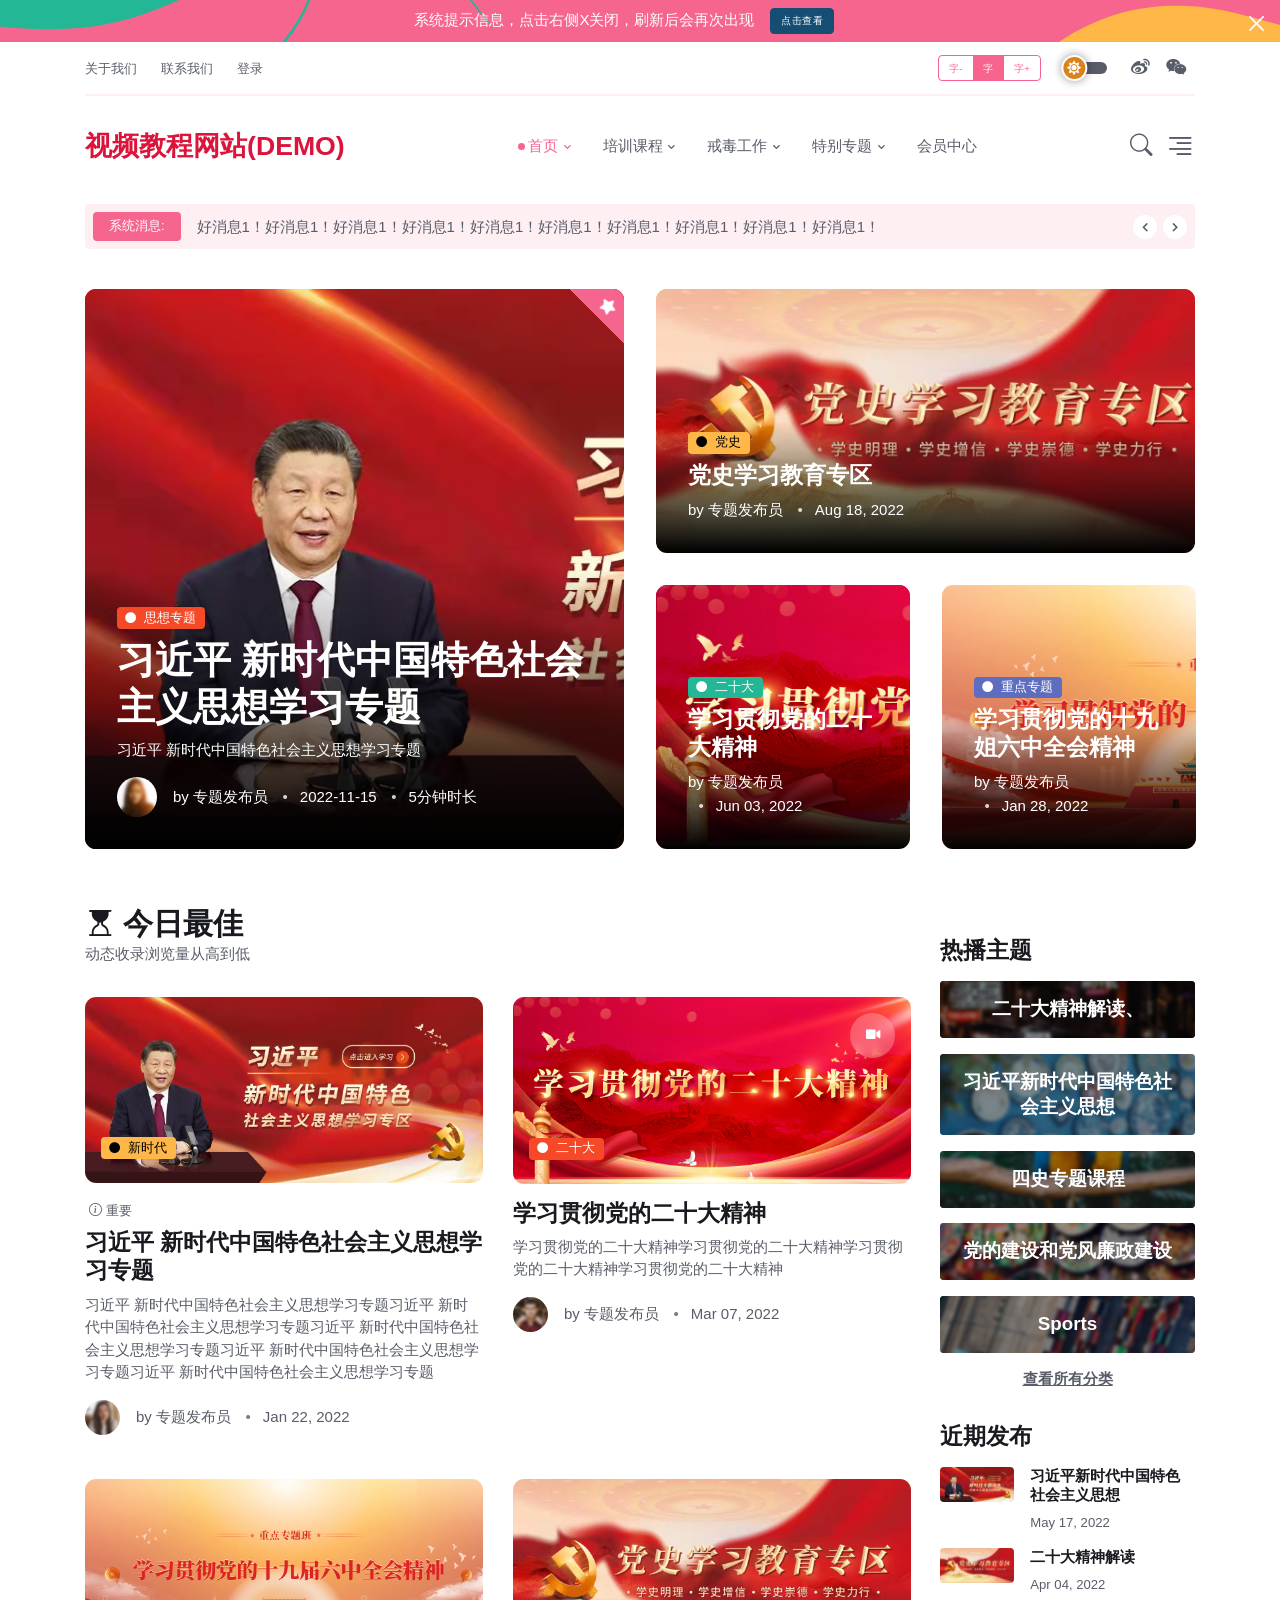
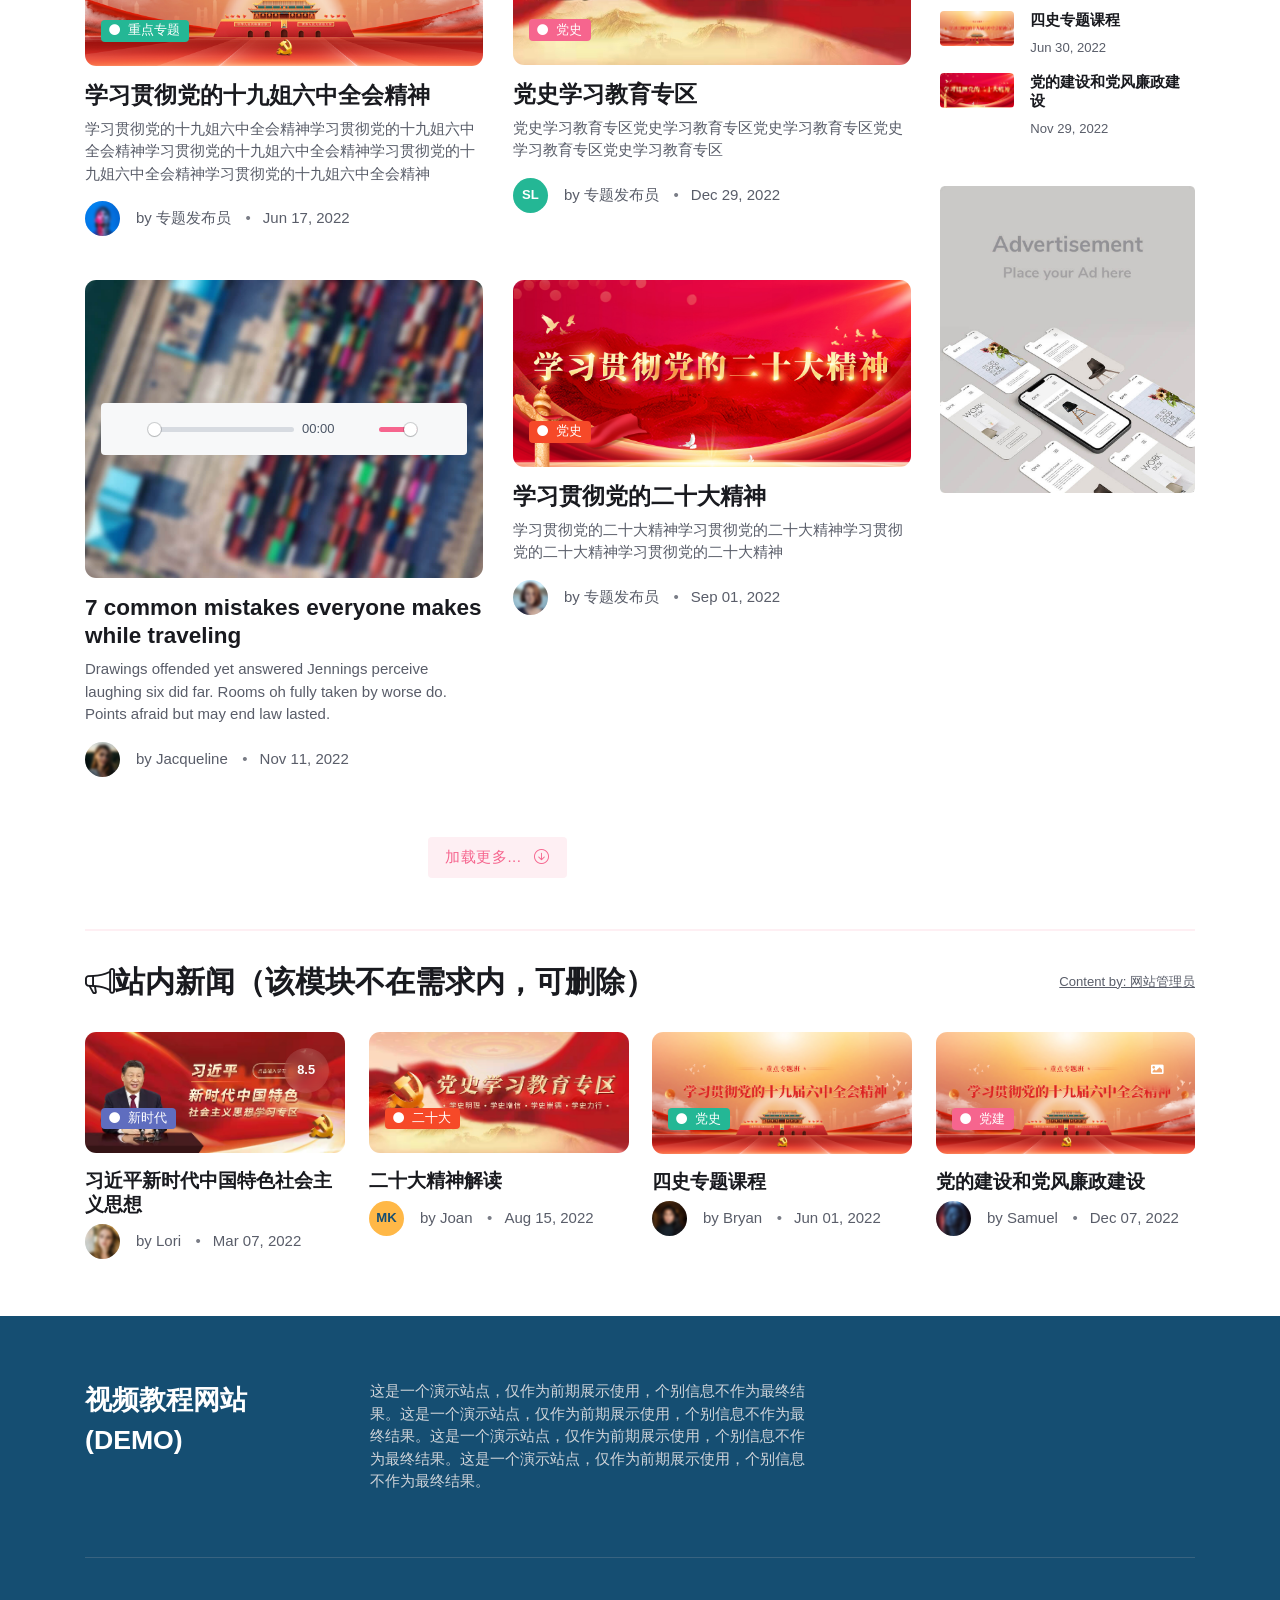
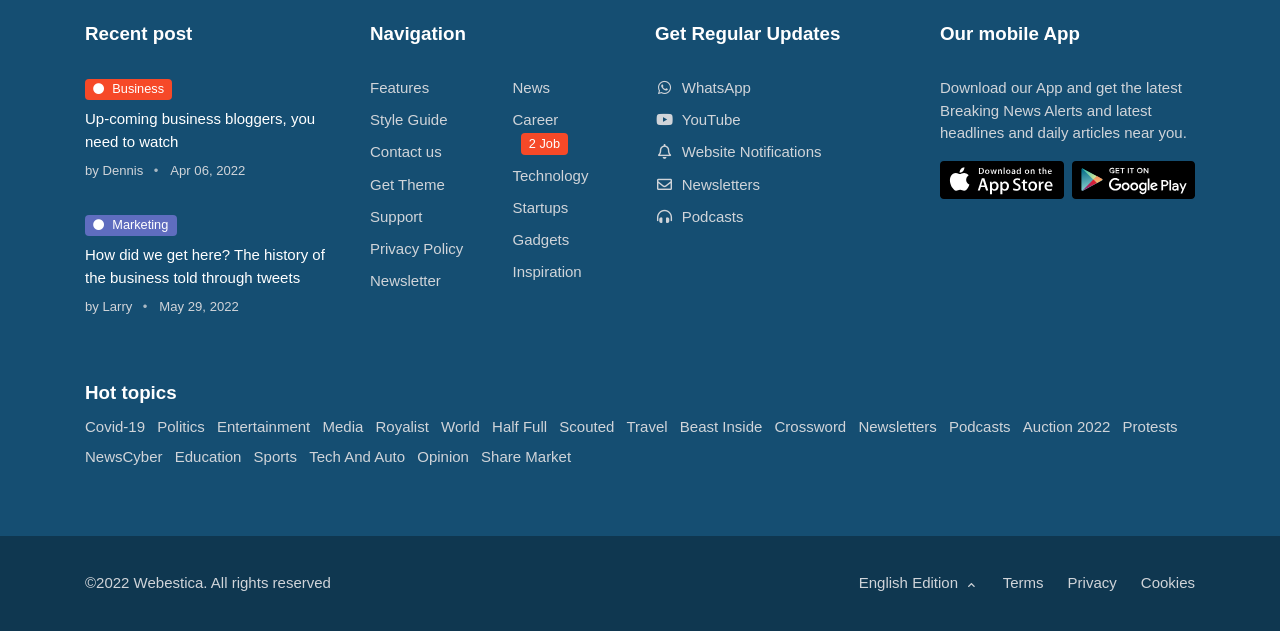
==== commit 53fca633: "update" ====
--- a/index.html
+++ b/index.html
@@ -2,1391 +2,1405 @@
 <html lang="-zh-cn">
 
 <head>
-	<title>视频教程网站 - DEMO</title>
-
-	<!-- Meta Tags -->
-	<meta charset="utf-8">
-	<meta name="viewport" content="width=device-width, initial-scale=1, shrink-to-fit=no">
-	<meta name="author" content="Webestica.com">
-	<meta name="description" content="Bootstrap based News, Magazine and Blog Theme">
-
-	<!-- Favicon -->
-	<link rel="shortcut icon" href="assets/images/favicon.ico">
-
-	<!-- Google Font -->
-	<link rel="preconnect" href="https://fonts.gstatic.com">
-	<link
-		href="https://fonts.googleapis.com/css2?family=Nunito+Sans:wght@400;700&family=Rubik:wght@400;500;700&display=swap"
-		rel="stylesheet">
-
-	<!-- Plugins CSS -->
-	<link rel="stylesheet" type="text/css" href="assets/vendor/font-awesome/css/all.min.css">
-	<link rel="stylesheet" type="text/css" href="assets/vendor/bootstrap-icons/bootstrap-icons.css">
-	<link rel="stylesheet" type="text/css" href="assets/vendor/tiny-slider/tiny-slider.css">
-	<link rel="stylesheet" type="text/css" href="assets/vendor/plyr/plyr.css">
-
-	<!-- Theme CSS -->
-	<link id="style-switch" rel="stylesheet" type="text/css" href="assets/css/style.css">
+    <title>视频教程网站 - DEMO</title>
+
+    <!-- Meta Tags -->
+    <meta charset="utf-8">
+    <meta name="viewport" content="width=device-width, initial-scale=1, shrink-to-fit=no">
+    <meta name="author" content="Webestica.com">
+    <meta name="description" content="Bootstrap based News, Magazine and Blog Theme">
+
+    <!-- Favicon -->
+    <link rel="shortcut icon" href="assets/images/favicon.ico">
+
+    <!-- Google Font -->
+    <link rel="preconnect" href="https://fonts.gstatic.com">
+    <link
+        href="https://fonts.googleapis.com/css2?family=Nunito+Sans:wght@400;700&family=Rubik:wght@400;500;700&display=swap"
+        rel="stylesheet">
+
+    <!-- Plugins CSS -->
+    <link rel="stylesheet" type="text/css" href="assets/vendor/font-awesome/css/all.min.css">
+    <link rel="stylesheet" type="text/css" href="assets/vendor/bootstrap-icons/bootstrap-icons.css">
+    <link rel="stylesheet" type="text/css" href="assets/vendor/tiny-slider/tiny-slider.css">
+    <link rel="stylesheet" type="text/css" href="assets/vendor/plyr/plyr.css">
+
+    <!-- Theme CSS -->
+    <link id="style-switch" rel="stylesheet" type="text/css" href="assets/css/style.css">
 
 </head>
 
 <body>
 
-	<!-- Top alert START -->
-	<div class="alert alert-warning py-2 m-0 bg-primary border-0 rounded-0 alert-dismissible fade show text-center overflow-hidden"
-		role="alert">
-		<!-- SVG shape START -->
-		<figure class="position-absolute top-50 start-50 translate-middle">
-			<svg width="1848" height="481" viewBox="0 0 1848.9 481.8" xmlns="http://www.w3.org/2000/svg">
-				<path class="fill-success"
-					d="m779.4 251c-10.3-11.5-19.9-23.8-29.4-36.1-9-11.6-18.4-22.8-27.1-34.7-15.3-21.2-30.2-45.8-54.8-53.3-10.5-3.2-21.6-3.2-30.6 2.5-7.6 4.8-13 12.6-17.3 20.9-10.8 20.6-16.1 44.7-24.6 66.7-7.9 20.2-19.4 38.6-33.8 54.3-14.7 16.2-31.7 30-50.4 41-15.9 9.4-33.4 17.2-52 19.3-18.4 2-38-2.5-56.5-6.2-22.4-4.4-45.1-9.7-67.6-10.9-9.8-0.5-19.8-0.3-29.1 2.3-9.8 2.8-18.7 8.6-26.6 15.2-17.3 14.5-30.2 34.4-43.7 52.9-12.9 17.6-26.8 34.9-45.4 45.4-19.5 11-42.6 12.1-65 6.6-52.3-13.1-93.8-56.5-127.9-101.5-8.8-11.6-17.3-23.4-25.6-35.4-0.6-0.9-1.1-1.8-1.6-2.7-1.1-2.4-0.9-2.6 0.6-1.2 1 0.9 1.9 1.9 2.7 3 35.3 47.4 71.5 98.5 123.2 123.9 22.8 11.2 48.2 17.2 71.7 12.2 23-5 40.6-21.2 55.3-39.7 24.5-30.7 46.5-75.6 87.1-83 19.5-3.5 40.7 0.1 60.6 3.7 21.2 3.9 42.3 9.1 63.6 11.7 17.8 2.3 35.8-0.1 52.2-7 20-8.1 38.4-20.2 54.8-34.6 16.2-14.1 31-30.7 41.8-50.4 11.1-20.2 17-43.7 24.9-65.7 6.1-16.9 13.8-36.2 29.3-44.5 16.1-8.6 37.3-1.9 52.3 10.6 18.7 15.6 31.2 39.2 46.7 58.2" />
-				<path class="fill-warning"
-					d="m1157.9 344.9c9.8 7.6 18.9 15.8 28.1 24 8.6 7.7 17.6 15.2 26 23.2 14.8 14.2 29.5 30.9 51.2 34.7 9.3 1.6 18.8 0.9 26.1-3.8 6.1-3.9 10.2-9.9 13.2-16.2 7.6-15.6 10.3-33.2 15.8-49.6 5.2-15.1 13.6-29 24.7-41.3 11.4-12.6 24.8-23.6 40-32.8 12.9-7.8 27.3-14.6 43.1-17.3 15.6-2.6 32.8-0.7 49 0.7 19.6 1.7 39.4 4 58.8 3.4 8.4-0.3 17-1.1 24.8-3.6 8.2-2.7 15.4-7.4 21.6-12.7 13.7-11.6 23.1-26.7 33.3-40.9 9.6-13.5 20.2-26.9 35.3-35.6 15.8-9.2 35.6-11.6 55.2-9.1 45.7 5.8 84.8 34.3 117.6 64.4 8.7 8 17.2 16.2 25.6 24.6 2.5 3.2 1.9 3-1.2 1-34.3-32-69.7-66.9-116.5-81.9-20.5-6.5-42.7-9.2-62.4-4-19.3 5.1-33.1 17.9-44.3 32.2-18.5 23.7-33.9 57.5-68.1 65.5-16.5 3.8-34.9 2.6-52.3 1.3-18.5-1.4-37-3.7-55.4-4.2-15.5-0.5-30.7 2.5-44.2 8.5-16.5 7.2-31.3 17.1-44.3 28.5-12.8 11.2-24.1 24.1-31.9 39-7.9 15.3-11.1 32.5-16.2 48.9-3.9 12.6-9 26.9-21.6 33.9-13.1 7.3-31.9 3.8-45.7-4.1-17.2-10-29.9-26.1-44.6-38.8" />
-				<path class="fill-warning"
-					d="m1840.8 379c-8.8 40.3-167.8 79.9-300.2 45.3-42.5-11.1-91.4-32-138.7-11.6-38.7 16.7-55 66-90.8 67.4-25.1 1-48.6-20.3-58.1-39.8-31-63.3 50.7-179.9 155.7-208.1 50.4-13.5 97.3-3.2 116.1 1.6 36.3 9.3 328.6 87.4 316 145.2z" />
-				<path class="fill-success"
-					d="M368.3,247.3C265.6,257.2,134,226,110.9,141.5C85,47.2,272.5-9.4,355.5-30.7s182.6-31.1,240.8-18.6    C677.6-31.8,671.5,53.9,627,102C582.6,150.2,470.9,237.5,368.3,247.3z" />
-			</svg>
-		</figure>
-		<!-- SVG shape END -->
-		<div class="position-relative">
-			<p class="text-white m-0">系统提示信息，点击右侧X关闭，刷新后会再次出现<a href="#"
-					class="btn btn-xs btn-dark ms-3 mb-0">点击查看</a></p>
-		</div>
-		<!-- Close button -->
-		<button type="button" class="btn-close btn-close-white opacity-9 p-3" data-bs-dismiss="alert"
-			aria-label="Close"></button>
-	</div>
-	<!-- Top alert END -->
-
-	<!-- Offcanvas START -->
-	<div class="offcanvas offcanvas-end" tabindex="-1" id="offcanvasMenu">
-		<div class="offcanvas-header justify-content-end">
-			<button type="button" class="btn-close text-reset" data-bs-dismiss="offcanvas" aria-label="Close"></button>
-		</div>
-		<div class="offcanvas-body d-flex flex-column pt-0">
-			<div>
-				<p style="font-size: 18pt; font-weight: 900;">视频教程网站(DEMO)</p>
-				<!-- <img class="light-mode-item my-3" src="assets/images/logo.svg" alt="logo">
-				<img class="dark-mode-item my-3" src="assets/images/logo-light.svg" alt="logo"> -->
-				<p>右侧弹出菜单的介绍性文字 </p>
-				<!-- Nav START -->
-				<ul class="nav d-block flex-column my-4">
-					<li class="nav-item h5">
-						<a class="nav-link" href="index.html">首页</a>
-					<li class="nav-item h5">
-						<a class="nav-link" href="about-us.html">关于我们</a>
-					</li>
-					<li class="nav-item h5">
-						<a class="nav-link" href="post-grid.html">发展历程</a>
-					</li>
-					<li class="nav-item h5">
-						<a class="nav-link" href="contact-us.html">联系我们</a>
-					</li>
-				</ul>
-				<!-- Nav END -->
-				<div class="bg-primary bg-opacity-10 p-4 mb-4 text-center w-100 rounded">
-					<span>展示一些信息</span>
-					<h3>展示一些信息展示一些信息展示一些信息展示一些信息展示一些信息展示一些信息</h3>
-					<p>展示一些信息展示一些信息展示一些信息展示一些信息展示一些信息展示一些信息展示一些信息展示一些信息展示一些信息展示一些信息展示一些信息展示一些信息</p>
-					<a href="#" class="btn btn-warning">点击查看</a>
-				</div>
-			</div>
-			<div class="mt-auto pb-3">
-				<!-- Address -->
-				<p class="text-body mb-2 fw-bold">中国  上海</p>
-				<p class="mb-2">地址：<address class="mb-0">上海市黄浦区黄浦路1234号</address></p>
-				<p class="mb-2">电话: <a href="#" class="text-body"><u>021-62626262</u> </a> </p>
-				<p class="mb-2">E-mail: <a href="#" class="text-body d-block">email@example.com</a></p>
-			</div>
-		</div>
-	</div>
-	<!-- Offcanvas END -->
-
-	<!-- =======================
+    <!-- Top alert START -->
+    <div class="alert alert-warning py-2 m-0 bg-primary border-0 rounded-0 alert-dismissible fade show text-center overflow-hidden"
+        role="alert">
+        <!-- SVG shape START -->
+        <figure class="position-absolute top-50 start-50 translate-middle">
+            <svg width="1848" height="481" viewBox="0 0 1848.9 481.8" xmlns="http://www.w3.org/2000/svg">
+                <path class="fill-success"
+                    d="m779.4 251c-10.3-11.5-19.9-23.8-29.4-36.1-9-11.6-18.4-22.8-27.1-34.7-15.3-21.2-30.2-45.8-54.8-53.3-10.5-3.2-21.6-3.2-30.6 2.5-7.6 4.8-13 12.6-17.3 20.9-10.8 20.6-16.1 44.7-24.6 66.7-7.9 20.2-19.4 38.6-33.8 54.3-14.7 16.2-31.7 30-50.4 41-15.9 9.4-33.4 17.2-52 19.3-18.4 2-38-2.5-56.5-6.2-22.4-4.4-45.1-9.7-67.6-10.9-9.8-0.5-19.8-0.3-29.1 2.3-9.8 2.8-18.7 8.6-26.6 15.2-17.3 14.5-30.2 34.4-43.7 52.9-12.9 17.6-26.8 34.9-45.4 45.4-19.5 11-42.6 12.1-65 6.6-52.3-13.1-93.8-56.5-127.9-101.5-8.8-11.6-17.3-23.4-25.6-35.4-0.6-0.9-1.1-1.8-1.6-2.7-1.1-2.4-0.9-2.6 0.6-1.2 1 0.9 1.9 1.9 2.7 3 35.3 47.4 71.5 98.5 123.2 123.9 22.8 11.2 48.2 17.2 71.7 12.2 23-5 40.6-21.2 55.3-39.7 24.5-30.7 46.5-75.6 87.1-83 19.5-3.5 40.7 0.1 60.6 3.7 21.2 3.9 42.3 9.1 63.6 11.7 17.8 2.3 35.8-0.1 52.2-7 20-8.1 38.4-20.2 54.8-34.6 16.2-14.1 31-30.7 41.8-50.4 11.1-20.2 17-43.7 24.9-65.7 6.1-16.9 13.8-36.2 29.3-44.5 16.1-8.6 37.3-1.9 52.3 10.6 18.7 15.6 31.2 39.2 46.7 58.2" />
+                <path class="fill-warning"
+                    d="m1157.9 344.9c9.8 7.6 18.9 15.8 28.1 24 8.6 7.7 17.6 15.2 26 23.2 14.8 14.2 29.5 30.9 51.2 34.7 9.3 1.6 18.8 0.9 26.1-3.8 6.1-3.9 10.2-9.9 13.2-16.2 7.6-15.6 10.3-33.2 15.8-49.6 5.2-15.1 13.6-29 24.7-41.3 11.4-12.6 24.8-23.6 40-32.8 12.9-7.8 27.3-14.6 43.1-17.3 15.6-2.6 32.8-0.7 49 0.7 19.6 1.7 39.4 4 58.8 3.4 8.4-0.3 17-1.1 24.8-3.6 8.2-2.7 15.4-7.4 21.6-12.7 13.7-11.6 23.1-26.7 33.3-40.9 9.6-13.5 20.2-26.9 35.3-35.6 15.8-9.2 35.6-11.6 55.2-9.1 45.7 5.8 84.8 34.3 117.6 64.4 8.7 8 17.2 16.2 25.6 24.6 2.5 3.2 1.9 3-1.2 1-34.3-32-69.7-66.9-116.5-81.9-20.5-6.5-42.7-9.2-62.4-4-19.3 5.1-33.1 17.9-44.3 32.2-18.5 23.7-33.9 57.5-68.1 65.5-16.5 3.8-34.9 2.6-52.3 1.3-18.5-1.4-37-3.7-55.4-4.2-15.5-0.5-30.7 2.5-44.2 8.5-16.5 7.2-31.3 17.1-44.3 28.5-12.8 11.2-24.1 24.1-31.9 39-7.9 15.3-11.1 32.5-16.2 48.9-3.9 12.6-9 26.9-21.6 33.9-13.1 7.3-31.9 3.8-45.7-4.1-17.2-10-29.9-26.1-44.6-38.8" />
+                <path class="fill-warning"
+                    d="m1840.8 379c-8.8 40.3-167.8 79.9-300.2 45.3-42.5-11.1-91.4-32-138.7-11.6-38.7 16.7-55 66-90.8 67.4-25.1 1-48.6-20.3-58.1-39.8-31-63.3 50.7-179.9 155.7-208.1 50.4-13.5 97.3-3.2 116.1 1.6 36.3 9.3 328.6 87.4 316 145.2z" />
+                <path class="fill-success"
+                    d="M368.3,247.3C265.6,257.2,134,226,110.9,141.5C85,47.2,272.5-9.4,355.5-30.7s182.6-31.1,240.8-18.6    C677.6-31.8,671.5,53.9,627,102C582.6,150.2,470.9,237.5,368.3,247.3z" />
+            </svg>
+        </figure>
+        <!-- SVG shape END -->
+        <div class="position-relative">
+            <p class="text-white m-0">系统提示信息，点击右侧X关闭，刷新后会再次出现<a href="#" class="btn btn-xs btn-dark ms-3 mb-0">点击查看</a>
+            </p>
+        </div>
+        <!-- Close button -->
+        <button type="button" class="btn-close btn-close-white opacity-9 p-3" data-bs-dismiss="alert"
+            aria-label="Close"></button>
+    </div>
+    <!-- Top alert END -->
+
+    <!-- Offcanvas START -->
+    <div class="offcanvas offcanvas-end" tabindex="-1" id="offcanvasMenu">
+        <div class="offcanvas-header justify-content-end">
+            <button type="button" class="btn-close text-reset" data-bs-dismiss="offcanvas" aria-label="Close"></button>
+        </div>
+        <div class="offcanvas-body d-flex flex-column pt-0">
+            <div>
+                <p style="font-size: 18pt; font-weight: 900;">视频教程网站(DEMO)</p>
+                <!-- <img class="light-mode-item my-3" src="assets/images/logo.svg" alt="logo">
+                <img class="dark-mode-item my-3" src="assets/images/logo-light.svg" alt="logo"> -->
+                <p>右侧弹出菜单的介绍性文字 </p>
+                <!-- Nav START -->
+                <ul class="nav d-block flex-column my-4">
+                    <li class="nav-item h5">
+                        <a class="nav-link" href="index.html">首页</a>
+                    <li class="nav-item h5">
+                        <a class="nav-link" href="about-us.html">关于我们</a>
+                    </li>
+                    <li class="nav-item h5">
+                        <a class="nav-link" href="post-grid.html">发展历程</a>
+                    </li>
+                    <li class="nav-item h5">
+                        <a class="nav-link" href="contact-us.html">联系我们</a>
+                    </li>
+                </ul>
+                <!-- Nav END -->
+                <div class="bg-primary bg-opacity-10 p-4 mb-4 text-center w-100 rounded">
+                    <span>展示一些信息</span>
+                    <h3>展示一些信息展示一些信息展示一些信息展示一些信息展示一些信息展示一些信息</h3>
+                    <p>展示一些信息展示一些信息展示一些信息展示一些信息展示一些信息展示一些信息展示一些信息展示一些信息展示一些信息展示一些信息展示一些信息展示一些信息</p>
+                    <a href="#" class="btn btn-warning">点击查看</a>
+                </div>
+            </div>
+            <div class="mt-auto pb-3">
+                <!-- Address -->
+                <p class="text-body mb-2 fw-bold">中国 上海</p>
+                <p class="mb-2">地址：
+                <address class="mb-0">上海市黄浦区黄浦路1234号</address>
+                </p>
+                <p class="mb-2">电话: <a href="#" class="text-body"><u>021-62626262</u> </a> </p>
+                <p class="mb-2">E-mail: <a href="#" class="text-body d-block">email@example.com</a></p>
+            </div>
+        </div>
+    </div>
+    <!-- Offcanvas END -->
+
+    <!-- =======================
 Header START -->
-	<header class="navbar-light navbar-sticky header-static">
-		<div class="navbar-top d-none d-lg-block small">
-			<div class="container">
-				<div class="d-md-flex justify-content-between align-items-center my-2">
-					<!-- Top bar left -->
-					<ul class="nav">
-						<li class="nav-item">
-							<a class="nav-link ps-0" href="about-us.html">关于我们</a>
-						</li>
-						<li class="nav-item">
-							<a class="nav-link" href="#">联系我们</a>
-						</li>
-						<!-- <li class="nav-item">
-							<a class="nav-link" href="#">Buy now!</a>
-						</li> -->
-						<li class="nav-item">
-							<a class="nav-link" href="signin.html">登录</a>
-						</li>
-					</ul>
-					<!-- Top bar right -->
-					<div class="d-flex align-items-center">
-						<!-- Font size accessibility START -->
-						<div class="btn-group me-2" role="group" aria-label="font size changer">
-							<input type="radio" class="btn-check" name="fntradio" id="font-sm">
-							<label class="btn btn-xs btn-outline-primary mb-0" for="font-sm">字-</label>
-
-							<input type="radio" class="btn-check" name="fntradio" id="font-default" checked>
-							<label class="btn btn-xs btn-outline-primary mb-0" for="font-default">字</label>
-
-							<input type="radio" class="btn-check" name="fntradio" id="font-lg">
-							<label class="btn btn-xs btn-outline-primary mb-0" for="font-lg">字+</label>
+    <header class="navbar-light navbar-sticky header-static">
+        <div class="navbar-top d-none d-lg-block small">
+            <div class="container">
+                <div class="d-md-flex justify-content-between align-items-center my-2">
+                    <!-- Top bar left -->
+                    <ul class="nav">
+                        <li class="nav-item">
+                            <a class="nav-link ps-0" href="about-us.html">关于我们</a>
+                        </li>
+                        <li class="nav-item">
+                            <a class="nav-link" href="#">联系我们</a>
+                        </li>
+                        <!-- <li class="nav-item">
+                            <a class="nav-link" href="#">Buy now!</a>
+                        </li> -->
+                        <li class="nav-item">
+                            <a class="nav-link" href="signin.html">登录</a>
+                        </li>
+                    </ul>
+                    <!-- Top bar right -->
+                    <div class="d-flex align-items-center">
+                        <!-- Font size accessibility START -->
+                        <div class="btn-group me-2" role="group" aria-label="font size changer">
+                            <input type="radio" class="btn-check" name="fntradio" id="font-sm">
+                            <label class="btn btn-xs btn-outline-primary mb-0" for="font-sm">字-</label>
+
+                            <input type="radio" class="btn-check" name="fntradio" id="font-default" checked>
+                            <label class="btn btn-xs btn-outline-primary mb-0" for="font-default">字</label>
+
+                            <input type="radio" class="btn-check" name="fntradio" id="font-lg">
+                            <label class="btn btn-xs btn-outline-primary mb-0" for="font-lg">字+</label>
+                        </div>
+
+                        <!-- Dark mode switch -->
+                        <div class="modeswitch" id="darkModeSwitch">
+                            <div class="switch"></div>
+                        </div>
+
+                        <ul class="nav">
+                            <li class="nav-item">
+                                <a class="nav-link px-2 fs-5" href="#"><i class="fab fa-weibo"></i></a>
+                            </li>
+                            <li class="nav-item">
+                                <a class="nav-link px-2 fs-5" href="#"><i class="fab fa-weixin"></i></a>
+                            </li>
+                            <!-- <li class="nav-item">
+                                <a class="nav-link px-2 fs-5" href="#"><i class="fab fa-linkedin"></i></a>
+                            </li>
+                            <li class="nav-item">
+                                <a class="nav-link px-2 fs-5" href="#"><i class="fab fa-youtube-square"></i></a>
+                            </li>
+                            <li class="nav-item">
+                                <a class="nav-link ps-2 pe-0 fs-5" href="#"><i class="fab fa-vimeo"></i></a>
+                            </li> -->
+                        </ul>
+                    </div>
+                </div>
+                <!-- Divider -->
+                <div class="border-bottom border-2 border-primary opacity-1"></div>
+            </div>
+        </div>
+
+        <!-- Logo Nav START -->
+        <nav class="navbar navbar-expand-lg">
+            <div class="container">
+                <!-- Logo START -->
+                <a class="navbar-brand" href="index.html" style="font-weight: 900; font-size: 20pt; color: crimson;">
+                    视频教程网站(DEMO)
+                    <!-- <img class="navbar-brand-item light-mode-item" src="assets/images/logo.svg" alt="logo">
+                    <img class="navbar-brand-item dark-mode-item" src="assets/images/logo-light.svg" alt="logo"> -->
+                </a>
+                <!-- Logo END -->
+
+                <!-- Responsive navbar toggler -->
+                <button class="navbar-toggler ms-auto" type="button" data-bs-toggle="collapse"
+                    data-bs-target="#navbarCollapse" aria-controls="navbarCollapse" aria-expanded="false"
+                    aria-label="Toggle navigation">
+                    <span class="text-body h6 d-none d-sm-inline-block">Menu</span>
+                    <span class="navbar-toggler-icon"></span>
+                </button>
+
+                <!-- Main navbar START -->
+                <div class="collapse navbar-collapse" id="navbarCollapse">
+                    <ul class="navbar-nav navbar-nav-scroll mx-auto">
+                        <!-- Nav item 1 Demos -->
+                        <li class="nav-item dropdown">
+                            <a class="nav-link dropdown-toggle active" href="#" id="homeMenu" data-bs-toggle="dropdown"
+                                aria-haspopup="true" aria-expanded="false">首页</a>
+                            <ul class="dropdown-menu" aria-labelledby="homeMenu">
+                                <li> <a class="dropdown-item" href="about-us.html">关于我们</a></li>
+                                <li> <a class="dropdown-item" href="contact-us.html">联系我们</a></li>
+                                <!-- <li> <a class="dropdown-item active" href="index.html">Home default</a></li>
+                                <li> <a class="dropdown-item" href="index-lazy.html">Home lazy load</a></li>
+                                <li> <a class="dropdown-item" href="index-2.html">Magazine classic</a></li>
+                                <li> <a class="dropdown-item" href="index-3.html">Magazine</a></li>
+                                <li> <a class="dropdown-item" href="index-4.html">Home cards</a></li>
+                                <li> <a class="dropdown-item" href="index-5.html">Blog classic</a></li>
+                                <li> <a class="dropdown-item" href="index-6.html">Blog Personal </a></li>
+                                <li> <a class="dropdown-item" href="index-7.html">Blog Vintage</a></li>
+                                <li> <a class="dropdown-item" href="index-8.html">Blog Tech</a></li>
+                                <li> <a class="dropdown-item" href="index-9.html">Blog Fashion</a></li>
+                                <li> <a class="dropdown-item" href="index-10.html">Blog Podcast</a></li>
+                                <li> <a class="dropdown-item" href="index-11.html">Home Shop <span class="badge bg-danger smaller me-1">New</span></a></li> -->
+                            </ul>
+                        </li>
+
+
+                        <!-- Nav item 2 Pages -->
+                        <li class="nav-item dropdown">
+                            <a class="nav-link dropdown-toggle" href="#" id="pagesMenu" data-bs-toggle="dropdown"
+                                aria-haspopup="true" aria-expanded="false">培训课程</a>
+                            <ul class="dropdown-menu" aria-labelledby="pagesMenu">
+                                <li> <a class="dropdown-item" href="about-us.html">二十大精神解读</a></li>
+                                <li> <a class="dropdown-item" href="contact-us.html">习近平新时代中国特色社会主义思想</a></li>
+                                <li> <a class="dropdown-item" href="contact-us.html">四史专题课程</a></li>
+                                <li> <a class="dropdown-item" href="contact-us.html">党的建设和党风廉政建设</a></li>
+                                <li> <a class="dropdown-item" href="contact-us.html">精品微课</a></li>
+                                <li> <a class="dropdown-item" href="contact-us.html">法律法规教育</a></li>
+                                <li> <a class="dropdown-item" href="contact-us.html">文化素养类课程</a></li>
+                                <li> <a class="dropdown-item" href="contact-us.html">职业素养类</a></li>
+                                <li> <a class="dropdown-item" href="contact-us.html">技能类</a></li>
+                                <!-- Dropdown submenu -->
+                                <!-- <li class="dropdown-submenu dropend">
+                                    <a class="dropdown-item dropdown-toggle" href="#">Shop <span
+                                            class="badge bg-danger smaller me-1">New</span></a>
+                                    <ul class="dropdown-menu dropdown-menu-start" data-bs-popper="none">
+                                        <li> <a class="dropdown-item" href="shop-grid.html">Shop grid <span
+                                                    class="badge bg-danger smaller me-1">New</span></a> </li>
+                                        <li> <a class="dropdown-item" href="shop-detail.html">Shop detail <span
+                                                    class="badge bg-danger smaller me-1">New</span></a> </li>
+                                        <li> <a class="dropdown-item" href="checkout.html">Checkout <span
+                                                    class="badge bg-danger smaller me-1">New</span></a> </li>
+                                        <li> <a class="dropdown-item" href="my-cart.html">Cart <span
+                                                    class="badge bg-danger smaller me-1">New</span></a> </li>
+                                        <li> <a class="dropdown-item" href="empty-cart.html">Empty cart <span
+                                                    class="badge bg-danger smaller me-1">New</span></a> </li>
+                                    </ul>
+                                </li> -->
+                                <!-- Dropdown submenu -->
+                                <!-- <li class="dropdown-submenu dropend">
+                                    <a class="dropdown-item dropdown-toggle" href="#">Other Archives</a>
+                                    <ul class="dropdown-menu dropdown-menu-start" data-bs-popper="none">
+                                        <li> <a class="dropdown-item" href="author.html">Author Page</a> </li>
+                                        <li> <a class="dropdown-item" href="categories.html">Category page 1</a> </li>
+                                        <li> <a class="dropdown-item" href="categories-2.html">Category page 2</a> </li>
+                                        <li> <a class="dropdown-item" href="tag.html"># tag</a> </li>
+                                        <li> <a class="dropdown-item" href="search-result.html">Search result</a> </li>
+                                    </ul>
+                                </li>
+                                <li> <a class="dropdown-item" href="404.html">Error 404</a></li>
+                                <li> <a class="dropdown-item" href="signin.html">signin</a></li>
+                                <li> <a class="dropdown-item" href="signup.html">signup</a></li>
+                                <li> <a class="dropdown-item" href="offline.html">offline</a></li> -->
+                                <!-- Dropdown submenu levels -->
+                                <!-- <li class="dropdown-divider"></li>
+                                <li class="dropdown-submenu dropend">
+                                    <a class="dropdown-item dropdown-toggle" href="#">Dropdown levels</a>
+                                    <ul class="dropdown-menu dropdown-menu-start" data-bs-popper="none">
+                                        dropdown submenu open right
+                                        <li class="dropdown-submenu dropend">
+                                            <a class="dropdown-item dropdown-toggle" href="#">Dropdown (end)</a>
+                                            <ul class="dropdown-menu" data-bs-popper="none">
+                                                <li> <a class="dropdown-item" href="#">Dropdown item</a> </li>
+                                                <li> <a class="dropdown-item" href="#">Dropdown item</a> </li>
+                                            </ul>
+                                        </li>
+                                        <li> <a class="dropdown-item" href="#">Dropdown item</a> </li>
+                                        dropdown submenu open left
+                                        <li class="dropdown-submenu dropstart">
+                                            <a class="dropdown-item dropdown-toggle" href="#">Dropdown (start)</a>
+                                            <ul class="dropdown-menu dropdown-menu-end" data-bs-popper="none">
+                                                <li> <a class="dropdown-item" href="#">Dropdown item</a> </li>
+                                                <li> <a class="dropdown-item" href="#">Dropdown item</a> </li>
+                                            </ul>
+                                        </li>
+                                        <li> <a class="dropdown-item" href="#">Dropdown item</a> </li>
+                                    </ul>
+                                </li>
+                                <li class="dropdown-divider"></li>
+                                <li>
+                                    <a class="dropdown-item" href="#" target="_blank">
+                                        <i class="text-warning fa-fw bi bi-life-preserver me-2"></i>Support
+                                    </a>
+                                </li>
+                                <li>
+                                    <a class="dropdown-item" href="docs/index.html" target="_blank">
+                                        <i class="text-danger fa-fw bi bi-card-text me-2"></i>Documentation
+                                    </a>
+                                </li>
+                                <li class="dropdown-divider"></li>
+                                <li>
+                                    <a class="dropdown-item" href="#" target="_blank">
+                                        <i class="text-info fa-fw bi bi-toggle-off me-2"></i>RTL demo
+                                    </a>
+                                </li>
+                                <li>
+                                    <a class="dropdown-item" href="#" target="_blank">
+                                        <i class="text-success fa-fw bi bi-cloud-download-fill me-2"></i>Buy blogzine!
+                                    </a>
+                                </li> -->
+                            </ul>
+                        </li>
+
+                        <!-- Nav item 3 Post -->
+                        <li class="nav-item dropdown">
+                            <a class="nav-link dropdown-toggle" href="#" id="postMenu" data-bs-toggle="dropdown"
+                                aria-haspopup="true" aria-expanded="false">戒毒工作</a>
+                            <ul class="dropdown-menu" aria-labelledby="postMenu">
+                                <!-- dropdown submenu -->
+                                <li> <a class="dropdown-item" href="about-us.html">警体课程</a></li>
+                                <li> <a class="dropdown-item" href="about-us.html">戒毒相关法律法规解读</a></li>
+                                <li> <a class="dropdown-item" href="about-us.html">戒毒执法类及工作规范课程</a></li>
+
+                                <!-- <li class="dropdown-submenu dropend">
+                                    <a class="dropdown-item dropdown-toggle" href="#">Post grid</a>
+                                    <ul class="dropdown-menu dropdown-menu-start" data-bs-popper="none">
+                                        <li> <a class="dropdown-item" href="post-grid.html">Post grid</a> </li>
+                                        <li> <a class="dropdown-item" href="post-grid-4-col.html">Post grid 4 col</a>
+                                        </li>
+                                        <li> <a class="dropdown-item" href="post-grid-masonry.html">Post grid
+                                                masonry</a> </li>
+                                        <li> <a class="dropdown-item" href="post-grid-masonry-filter.html">Post grid
+                                                masonry filter</a> </li>
+                                        <li> <a class="dropdown-item" href="post-large-and-grid.html">Post mixed large
+                                                than grid</a> </li>
+                                    </ul>
+                                </li>
+                                <li> <a class="dropdown-item" href="post-list.html">Post list</a> </li>
+                                <li> <a class="dropdown-item" href="post-list-2.html">Post list 2</a> </li>
+                                <li> <a class="dropdown-item" href="post-cards.html">Post card</a> </li>
+                                <li> <a class="dropdown-item" href="post-overlay.html">Post Overlay</a> </li>
+                                <li> <a class="dropdown-item" href="post-types.html">Post types</a> </li>
+                                <li class="dropdown-divider"></li>
+                                <li> <a class="dropdown-item" href="post-single.html">Post single magazine</a> </li>
+                                <li> <a class="dropdown-item" href="post-single-2.html">Post single classic</a> </li>
+                                <li> <a class="dropdown-item" href="post-single-3.html">Post single minimal</a> </li>
+                                <li> <a class="dropdown-item" href="post-single-4.html">Post single card</a> </li>
+                                <li> <a class="dropdown-item" href="post-single-5.html">Post single review</a> </li>
+                                <li> <a class="dropdown-item" href="post-single-6.html">Post single video</a> </li>
+                                <li> <a class="dropdown-item" href="podcast-single.html">Podcast single</a> </li>
+                                <li class="dropdown-divider"></li>
+                                <li> <a class="dropdown-item" href="pagination-styles.html">Pagination styles</a> </li> -->
+                            </ul>
+                        </li>
+
+                        <!-- Nav item 4 Mega menu -->
+                        <li class="nav-item dropdown dropdown-fullwidth">
+                            <a class="nav-link dropdown-toggle" href="#" id="megaMenu" data-bs-toggle="dropdown"
+                                aria-haspopup="true" aria-expanded="false">特别专题</a>
+                            <div class="dropdown-menu" aria-labelledby="megaMenu">
+                                <div class="container">
+                                    <div class="row g-4 p-3 flex-fill">
+                                        <!-- Card item START -->
+                                        <div class="col-sm-6 col-lg-3">
+                                            <div class="card bg-transparent">
+                                                <!-- Card img -->
+                                                <img class="card-img rounded"
+                                                    src="assets/images/qds/1646046754755_.jpg" alt="Card image">
+                                                <div class="card-body px-0 pt-3">
+                                                    <h6 class="card-title mb-0"><a href="#"
+                                                            class="btn-link text-reset fw-bold">二十大精神解读</a></h6>
+                                                    <!-- Card info -->
+                                                    <ul
+                                                        class="nav nav-divider align-items-center text-uppercase small mt-2">
+                                                        <li class="nav-item">
+                                                            <a href="#" class="text-reset btn-link">专题发布员</a>
+                                                        </li>
+                                                        <li class="nav-item">Feb 18, 2022</li>
+                                                    </ul>
+                                                </div>
+                                            </div>
+                                        </div>
+                                        <!-- Card item END -->
+                                        <!-- Card item START -->
+                                        <div class="col-sm-6 col-lg-3">
+                                            <div class="card bg-transparent">
+                                                <!-- Card img -->
+                                                <img class="card-img rounded"
+                                                    src="assets/images/qds/1646046910694_.jpg" alt="Card image">
+                                                <div class="card-body px-0 pt-3">
+                                                    <h6 class="card-title mb-0"><a href="#"
+                                                            class="btn-link text-reset fw-bold">习近平新时代中国特色社会主义思想</a></h6>
+                                                    <!-- Card info -->
+                                                    <ul
+                                                        class="nav nav-divider align-items-center text-uppercase small mt-2">
+                                                        <li class="nav-item">
+                                                            <a href="#" class="text-reset btn-link">专题发布员</a>
+                                                        </li>
+                                                        <li class="nav-item">Jun 03, 2022</li>
+                                                    </ul>
+                                                </div>
+                                            </div>
+                                        </div>
+                                        <!-- Card item END -->
+                                        <!-- Card item START -->
+                                        <div class="col-sm-6 col-lg-3">
+                                            <div class="card bg-transparent">
+                                                <!-- Card img -->
+                                                <img class="card-img rounded"
+                                                    src="assets/images/qds/1646298063263_.png" alt="Card image">
+                                                <div class="card-body px-0 pt-3">
+                                                    <h6 class="card-title mb-0"><a href="#"
+                                                            class="btn-link text-reset fw-bold">党的建设和党风廉政建设</a></h6>
+                                                    <!-- Card info -->
+                                                    <ul
+                                                        class="nav nav-divider align-items-center text-uppercase small mt-2">
+                                                        <li class="nav-item">
+                                                            <a href="#" class="text-reset btn-link">专题发布员</a>
+                                                        </li>
+                                                        <li class="nav-item">Sep 07, 2022</li>
+                                                    </ul>
+                                                </div>
+                                            </div>
+                                        </div>
+                                        <!-- Card item END -->
+                                        <!-- Card item START -->
+                                        <div class="col-sm-6 col-lg-3">
+                                            <div class="bg-primary bg-opacity-10 p-4 text-center h-100 w-100 rounded">
+                                                <span>视频教程网站(DEMO)</span>
+                                                <h3>Premium Membership</h3>
+                                                <p>赶快成为会员!</p>
+                                                <a href="#" class="btn btn-warning">View pricing plans</a>
+                                            </div>
+                                        </div>
+                                        <!-- Card item END -->
+                                    </div> <!-- Row END -->
+                                    <!-- Trending tags -->
+                                    <div class="row px-3">
+                                        <div class="col-12">
+                                            <ul class="list-inline mt-3">
+                                                <li class="list-inline-item">热门标签:</li>
+                                                <li class="list-inline-item"><a href="#"
+                                                        class="btn btn-sm btn-primary-soft">二十大精神解读</a></li>
+                                                <li class="list-inline-item"><a href="#"
+                                                        class="btn btn-sm btn-warning-soft">习近平新时代中国特色社会主义思想</a></li>
+                                                <li class="list-inline-item"><a href="#"
+                                                        class="btn btn-sm btn-success-soft">四史专题课程</a></li>
+                                                <li class="list-inline-item"><a href="#"
+                                                        class="btn btn-sm btn-danger-soft">党的建设和党风廉政建设</a></li>
+                                                <li class="list-inline-item"><a href="#"
+                                                        class="btn btn-sm btn-info-soft">精品微课</a></li>
+                                                <li class="list-inline-item"><a href="#"
+                                                        class="btn btn-sm btn-primary-soft">法律法规教育</a></li>
+                                                <li class="list-inline-item"><a href="#"
+                                                        class="btn btn-sm btn-success-soft">文化素养类课程</a></li>
+                                                <li class="list-inline-item"><a href="#"
+                                                        class="btn btn-sm btn-danger-soft">职业素养类</a></li>
+                                                <li class="list-inline-item"><a href="#"
+                                                        class="btn btn-sm btn-info-soft">技能类</a></li>
+                                                <li class="list-inline-item"><a href="#"
+                                                        class="btn btn-sm btn-info-soft">警体课程</a></li>
+                                            </ul>
+                                        </div>
+                                    </div> <!-- Row END -->
+                                </div>
+                            </div>
+                        </li>
+
+                        <!-- Nav item 5 link-->
+                        <li class="nav-item"> <a class="nav-link" href="dashboard.html">会员中心</a></li>
+                    </ul>
+                </div>
+                <!-- Main navbar END -->
+
+                <!-- Nav right START -->
+                <div class="nav flex-nowrap align-items-center">
+                    <!-- Nav Button -->
+                    <!-- <div class="nav-item d-none d-md-block">
+                        <a href="#" class="btn btn-sm btn-danger mb-0 mx-2">订阅收藏!</a>
+                    </div> -->
+                    <!-- Nav Search -->
+                    <div class="nav-item dropdown dropdown-toggle-icon-none nav-search">
+                        <a class="nav-link dropdown-toggle" role="button" href="#" id="navSearch"
+                            data-bs-toggle="dropdown" aria-expanded="false">
+                            <i class="bi bi-search fs-4"> </i>
+                        </a>
+                        <div class="dropdown-menu dropdown-menu-end shadow rounded p-2" aria-labelledby="navSearch">
+                            <form class="input-group">
+                                <input class="form-control border-success" type="search" placeholder="Search"
+                                    aria-label="Search">
+                                <button class="btn btn-success m-0" type="submit">Search</button>
+                            </form>
+                        </div>
+                    </div>
+                    <!-- Offcanvas menu toggler -->
+                    <div class="nav-item">
+                        <a class="nav-link p-0" data-bs-toggle="offcanvas" href="#offcanvasMenu" role="button"
+                            aria-controls="offcanvasMenu">
+                            <i class="bi bi-text-right rtl-flip fs-2" data-bs-target="#offcanvasMenu"> </i>
+                        </a>
+                    </div>
+                </div>
+                <!-- Nav right END -->
+            </div>
+        </nav>
+        <!-- Logo Nav END -->
+    </header>
+    <!-- =======================
+Header END -->
+
+    <!-- **************** MAIN CONTENT START **************** -->
+    <main>
+
+        <!-- =======================
+Trending START -->
+        <section class="py-2">
+            <div class="container">
+                <div class="row g-0">
+                    <div class="col-12 bg-primary bg-opacity-10 p-2 rounded">
+                        <div class="d-sm-flex align-items-center text-center text-sm-start">
+                            <!-- Title -->
+                            <div class="me-3">
+                                <span class="badge bg-primary p-2 px-3">系统消息:</span>
+                            </div>
+                            <!-- Slider -->
+                            <div class="tiny-slider arrow-end arrow-xs arrow-white arrow-round arrow-md-none">
+                                <div class="tiny-slider-inner" data-autoplay="true" data-hoverpause="true"
+                                    data-gutter="0" data-arrow="true" data-dots="false" data-items="1">
+                                    <!-- Slider items -->
+                                    <div> <a href="#"
+                                            class="text-reset btn-link">好消息1！好消息1！好消息1！好消息1！好消息1！好消息1！好消息1！好消息1！好消息1！好消息1！</a>
+                                    </div>
+                                    <div> <a href="#" class="text-reset btn-link">好消息2！ 好消息2！ 好消息2！ 好消息2！ 好消息2！ 好消息2！
+                                            好消息2！ 好消息2！ 好消息2！ </a></div>
+                                    <div> <a href="#" class="text-reset btn-link">好消息3！ 好消息3！ 好消息3！ 好消息3！ 好消息3！ 好消息3！
+                                            好消息3！ 好消息3！ 好消息3！ </a></div>
+                                </div>
+                            </div>
+                        </div>
+                    </div>
+                </div> <!-- Row END -->
+            </div>
+        </section>
+        <!-- =======================
+Trending END -->
+
+        <!-- =======================
+Main hero START -->
+        <section class="pt-4 pb-0 card-grid">
+            <div class="container">
+                <div class="row g-4">
+                    <!-- Left big card -->
+                    <div class="col-lg-6">
+                        <div class="card card-overlay-bottom card-grid-lg card-bg-scale"
+                            style="background-image:url(assets/images/qds/1646046754755_.jpg); background-position: center left; background-size: cover;">
+                            <!-- Card featured -->
+                            <span class="card-featured" title="Featured post"><i class="fas fa-star"></i></span>
+                            <!-- Card Image overlay -->
+                            <div class="card-img-overlay d-flex align-items-center p-3 p-sm-4">
+                                <div class="w-100 mt-auto">
+                                    <!-- Card category -->
+                                    <a href="#" class="badge text-bg-danger mb-2"><i
+                                            class="fas fa-circle me-2 small fw-bold"></i>思想专题</a>
+                                    <!-- Card title -->
+                                    <h2 class="text-white h1"><a href="post-single-4.html"
+                                            class="btn-link stretched-link text-reset">习近平 新时代中国特色社会主义思想学习专题</a></h2>
+                                    <p class="text-white">习近平 新时代中国特色社会主义思想学习专题 </p>
+                                    <!-- Card info -->
+                                    <ul
+                                        class="nav nav-divider text-white-force align-items-center d-none d-sm-inline-block">
+                                        <li class="nav-item">
+                                            <div class="nav-link">
+                                                <div class="d-flex align-items-center text-white position-relative">
+                                                    <div class="avatar avatar-sm">
+                                                        <img class="avatar-img rounded-circle"
+                                                            src="assets/images/avatar/11.jpg" alt="avatar">
+                                                    </div>
+                                                    <span class="ms-3">by <a href="#"
+                                                            class="stretched-link text-reset btn-link">专题发布员</a></span>
+                                                </div>
+                                            </div>
+                                        </li>
+                                        <li class="nav-item">2022-11-15</li>
+                                        <li class="nav-item">5分钟时长</li>
+                                    </ul>
+                                </div>
+                            </div>
+                        </div>
+                    </div>
+                    <!-- Right small cards -->
+                    <div class="col-lg-6">
+                        <div class="row g-4">
+                            <!-- Card item START -->
+                            <div class="col-12">
+                                <div class="card card-overlay-bottom card-grid-sm card-bg-scale"
+                                    style="background-image:url(assets/images/qds/1646046910694_.jpg); background-position: center left; background-size: cover;">
+                                    <!-- Card Image -->
+                                    <!-- Card Image overlay -->
+                                    <div class="card-img-overlay d-flex align-items-center p-3 p-sm-4">
+                                        <div class="w-100 mt-auto">
+                                            <!-- Card category -->
+                                            <a href="#" class="badge text-bg-warning mb-2"><i
+                                                    class="fas fa-circle me-2 small fw-bold"></i>党史</a>
+                                            <!-- Card title -->
+                                            <h4 class="text-white"><a href="post-single-4.html"
+                                                    class="btn-link stretched-link text-reset">党史学习教育专区</a></h4>
+                                            <!-- Card info -->
+                                            <ul
+                                                class="nav nav-divider text-white-force align-items-center d-none d-sm-inline-block">
+                                                <li class="nav-item position-relative">
+                                                    <div class="nav-link">by <a href="#"
+                                                            class="stretched-link text-reset btn-link">专题发布员</a>
+                                                    </div>
+                                                </li>
+                                                <li class="nav-item">Aug 18, 2022</li>
+                                            </ul>
+                                        </div>
+                                    </div>
+                                </div>
+                            </div>
+                            <!-- Card item END -->
+                            <!-- Card item START -->
+                            <div class="col-md-6">
+                                <div class="card card-overlay-bottom card-grid-sm card-bg-scale"
+                                    style="background-image:url(assets/images/qds/1666687526921_.jpg); background-position: center left; background-size: cover;">
+                                    <!-- Card Image overlay -->
+                                    <div class="card-img-overlay d-flex align-items-center p-3 p-sm-4">
+                                        <div class="w-100 mt-auto">
+                                            <!-- Card category -->
+                                            <a href="#" class="badge text-bg-success mb-2"><i
+                                                    class="fas fa-circle me-2 small fw-bold"></i>二十大</a>
+                                            <!-- Card title -->
+                                            <h4 class="text-white"><a href="post-single-4.html"
+                                                    class="btn-link stretched-link text-reset">学习贯彻党的二十大精神</a></h4>
+                                            <!-- Card info -->
+                                            <ul
+                                                class="nav nav-divider text-white-force align-items-center d-none d-sm-inline-block">
+                                                <li class="nav-item position-relative">
+                                                    <div class="nav-link">by <a href="#"
+                                                            class="stretched-link text-reset btn-link">专题发布员</a>
+                                                    </div>
+                                                </li>
+                                                <li class="nav-item">Jun 03, 2022</li>
+                                            </ul>
+                                        </div>
+                                    </div>
+                                </div>
+                            </div>
+                            <!-- Card item END -->
+                            <!-- Card item START -->
+                            <div class="col-md-6">
+                                <div class="card card-overlay-bottom card-grid-sm card-bg-scale"
+                                    style="background-image:url(assets/images/qds/1646298063263_.png); background-position: center left; background-size: cover;">
+                                    <!-- Card Image overlay -->
+                                    <div class="card-img-overlay d-flex align-items-center p-3 p-sm-4">
+                                        <div class="w-100 mt-auto">
+                                            <!-- Card category -->
+                                            <a href="#" class="badge text-bg-info mb-2"><i
+                                                    class="fas fa-circle me-2 small fw-bold"></i>重点专题</a>
+                                            <!-- Card title -->
+                                            <h4 class="text-white"><a href="post-single-4.html"
+                                                    class="btn-link stretched-link text-reset">学习贯彻党的十九姐六中全会精神</a></h4>
+                                            <!-- Card info -->
+                                            <ul
+                                                class="nav nav-divider text-white-force align-items-center d-none d-sm-inline-block">
+                                                <li class="nav-item position-relative">
+                                                    <div class="nav-link">by <a href="#"
+                                                            class="stretched-link text-reset btn-link">专题发布员</a>
+                                                    </div>
+                                                </li>
+                                                <li class="nav-item">Jan 28, 2022</li>
+                                            </ul>
+                                        </div>
+                                    </div>
+                                </div>
+                            </div>
+                            <!-- Card item END -->
+                        </div>
+                    </div>
+                </div>
+            </div>
+        </section>
+        <!-- =======================
+Main hero END -->
+
+        <!-- =======================
+Main content START -->
+        <section class="position-relative">
+            <div class="container" data-sticky-container>
+                <div class="row">
+                    <!-- Main Post START -->
+                    <div class="col-lg-9">
+                        <!-- Title -->
+                        <div class="mb-4">
+                            <h2 class="m-0"><i class="bi bi-hourglass-top me-2"></i>今日最佳</h2>
+                            <p>动态收录浏览量从高到低</p>
+                        </div>
+                        <div class="row gy-4">
+                            <!-- Card item START -->
+                            <div class="col-sm-6">
+                                <div class="card">
+                                    <!-- Card img -->
+                                    <div class="position-relative">
+                                        <img class="card-img" src="assets/images/qds/1646046754755_.jpg"
+                                            alt="Card image">
+                                        <div class="card-img-overlay d-flex align-items-start flex-column p-3">
+                                            <!-- Card overlay bottom -->
+                                            <div class="w-100 mt-auto">
+                                                <!-- Card category -->
+                                                <a href="#" class="badge text-bg-warning mb-2"><i
+                                                        class="fas fa-circle me-2 small fw-bold"></i>新时代</a>
+                                            </div>
+                                        </div>
+                                    </div>
+                                    <div class="card-body px-0 pt-3">
+                                        <!-- Sponsored Post -->
+                                        <a href="#!" class="mb-0 text-body small" tabindex="0" role="button"
+                                            data-bs-container="body" data-bs-toggle="popover" data-bs-trigger="focus"
+                                            data-bs-placement="top"
+                                            data-bs-content="You're seeing this ad because your activity meets the intended audience of our site.">
+                                            <i class="bi bi-info-circle ps-1"></i> 重要
+                                        </a>
+                                        <h4 class="card-title mt-2"><a href="post-single.html"
+                                                class="btn-link text-reset fw-bold">习近平 新时代中国特色社会主义思想学习专题</a></h4>
+                                        <p class="card-text">习近平 新时代中国特色社会主义思想学习专题习近平 新时代中国特色社会主义思想学习专题习近平
+                                            新时代中国特色社会主义思想学习专题习近平 新时代中国特色社会主义思想学习专题习近平 新时代中国特色社会主义思想学习专题</p>
+                                        <!-- Card info -->
+                                        <ul class="nav nav-divider align-items-center d-none d-sm-inline-block">
+                                            <li class="nav-item">
+                                                <div class="nav-link">
+                                                    <div class="d-flex align-items-center position-relative">
+                                                        <div class="avatar avatar-xs">
+                                                            <img class="avatar-img rounded-circle"
+                                                                src="assets/images/avatar/01.jpg" alt="avatar">
+                                                        </div>
+                                                        <span class="ms-3">by <a href="#"
+                                                                class="stretched-link text-reset btn-link">专题发布员</a></span>
+                                                    </div>
+                                                </div>
+                                            </li>
+                                            <li class="nav-item">Jan 22, 2022</li>
+                                        </ul>
+                                    </div>
+                                </div>
+                            </div>
+                            <!-- Card item END -->
+                            <!-- Card item START -->
+                            <div class="col-sm-6">
+                                <div class="card">
+                                    <!-- Card img -->
+                                    <div class="position-relative">
+                                        <img class="card-img" src="assets/images/qds/1666687526921_.jpg"
+                                            alt="Card image">
+                                        <div class="card-img-overlay d-flex align-items-start flex-column p-3">
+                                            <!-- Card overlay Top -->
+                                            <div class="w-100 mb-auto d-flex justify-content-end">
+                                                <div class="text-end ms-auto">
+                                                    <!-- Card format icon -->
+                                                    <div class="icon-md bg-white bg-opacity-25 bg-blur text-white rounded-circle"
+                                                        title="This post has video"><i class="fas fa-video"></i></div>
+                                                </div>
+                                            </div>
+                                            <!-- Card overlay bottom -->
+                                            <div class="w-100 mt-auto">
+                                                <!-- Card category -->
+                                                <a href="#" class="badge text-bg-danger mb-2"><i
+                                                        class="fas fa-circle me-2 small fw-bold"></i>二十大</a>
+                                            </div>
+                                        </div>
+                                    </div>
+                                    <div class="card-body px-0 pt-3">
+                                        <h4 class="card-title"><a href="post-single.html"
+                                                class="btn-link text-reset fw-bold">学习贯彻党的二十大精神</a></h4>
+                                        <p class="card-text">学习贯彻党的二十大精神学习贯彻党的二十大精神学习贯彻党的二十大精神学习贯彻党的二十大精神</p>
+                                        <!-- Card info -->
+                                        <ul class="nav nav-divider align-items-center d-none d-sm-inline-block">
+                                            <li class="nav-item">
+                                                <div class="nav-link">
+                                                    <div class="d-flex align-items-center position-relative">
+                                                        <div class="avatar avatar-xs">
+                                                            <img class="avatar-img rounded-circle"
+                                                                src="assets/images/avatar/02.jpg" alt="avatar">
+                                                        </div>
+                                                        <span class="ms-3">by <a href="#"
+                                                                class="stretched-link text-reset btn-link">专题发布员</a></span>
+                                                    </div>
+                                                </div>
+                                            </li>
+                                            <li class="nav-item">Mar 07, 2022</li>
+                                        </ul>
+                                    </div>
+                                </div>
+                            </div>
+                            <!-- Card item END -->
+                            <!-- Card item START -->
+                            <div class="col-sm-6">
+                                <div class="card">
+                                    <!-- Card img -->
+                                    <div class="position-relative">
+                                        <img class="card-img" src="assets/images/qds/1646298063263_.png"
+                                            alt="Card image">
+                                        <div class="card-img-overlay d-flex align-items-start flex-column p-3">
+                                            <!-- Card overlay bottom -->
+                                            <div class="w-100 mt-auto">
+                                                <!-- Card category -->
+                                                <a href="#" class="badge text-bg-success mb-2"><i
+                                                        class="fas fa-circle me-2 small fw-bold"></i>重点专题</a>
+                                            </div>
+                                        </div>
+                                    </div>
+                                    <div class="card-body px-0 pt-3">
+                                        <h4 class="card-title"><a href="post-single.html"
+                                                class="btn-link text-reset fw-bold">学习贯彻党的十九姐六中全会精神</a></h4>
+                                        <p class="card-text">
+                                            学习贯彻党的十九姐六中全会精神学习贯彻党的十九姐六中全会精神学习贯彻党的十九姐六中全会精神学习贯彻党的十九姐六中全会精神学习贯彻党的十九姐六中全会精神
+                                        </p>
+                                        <!-- Card info -->
+                                        <ul class="nav nav-divider align-items-center d-none d-sm-inline-block">
+                                            <li class="nav-item">
+                                                <div class="nav-link">
+                                                    <div class="d-flex align-items-center position-relative">
+                                                        <div class="avatar avatar-xs">
+                                                            <img class="avatar-img rounded-circle"
+                                                                src="assets/images/avatar/03.jpg" alt="avatar">
+                                                        </div>
+                                                        <span class="ms-3">by <a href="#"
+                                                                class="stretched-link text-reset btn-link">专题发布员</a></span>
+                                                    </div>
+                                                </div>
+                                            </li>
+                                            <li class="nav-item">Jun 17, 2022</li>
+                                        </ul>
+                                    </div>
+                                </div>
+                            </div>
+                            <!-- Card item END -->
+                            <!-- Card item START -->
+                            <div class="col-sm-6">
+                                <div class="card">
+                                    <!-- Card img -->
+                                    <div class="position-relative">
+                                        <img class="card-img" src="assets/images/qds/1646046910694_.jpg"
+                                            alt="Card image">
+                                        <div class="card-img-overlay d-flex align-items-start flex-column p-3">
+                                            <!-- Card overlay bottom -->
+                                            <div class="w-100 mt-auto">
+                                                <!-- Card category -->
+                                                <a href="#" class="badge text-bg-primary mb-2"><i
+                                                        class="fas fa-circle me-2 small fw-bold"></i>党史</a>
+                                            </div>
+                                        </div>
+                                    </div>
+                                    <div class="card-body px-0 pt-3">
+                                        <h4 class="card-title"><a href="post-single.html"
+                                                class="btn-link text-reset fw-bold">党史学习教育专区</a></h4>
+                                        <p class="card-text">党史学习教育专区党史学习教育专区党史学习教育专区党史学习教育专区党史学习教育专区</p>
+                                        <!-- Card info -->
+                                        <ul class="nav nav-divider align-items-center d-none d-sm-inline-block">
+                                            <li class="nav-item">
+                                                <div class="nav-link">
+                                                    <div class="d-flex align-items-center position-relative">
+                                                        <div class="avatar avatar-xs">
+                                                            <div class="avatar-img rounded-circle bg-success">
+                                                                <span
+                                                                    class="text-white position-absolute top-50 start-50 translate-middle fw-bold small">SL</span>
+                                                            </div>
+                                                        </div>
+                                                        <span class="ms-3">by <a href="#"
+                                                                class="stretched-link text-reset btn-link">专题发布员</a></span>
+                                                    </div>
+                                                </div>
+                                            </li>
+                                            <li class="nav-item">Dec 29, 2022</li>
+                                        </ul>
+                                    </div>
+                                </div>
+                            </div>
+                            <!-- Card item END -->
+                            <!-- Card item START -->
+                            <div class="col-sm-6">
+                                <div class="card">
+                                    <!-- Card img -->
+                                    <div class="position-relative">
+                                        <!-- <img class="card-img" src="assets/images/blog/4by3/05.jpg" alt="Card image"> -->
+                                        <div class="card-image position-relative">
+                                            <!-- <iframe height=197 width=420 src='https://player.youku.com/embed/XNTkxNDg1NTAwNA==' frameborder=0 'allowfullscreen'></iframe> -->
+                                            <img class="card-img" src="assets/images/blog/4by3/05.jpg" alt="Card image">
+                                            <div class="card-img-overlay d-flex align-items-start flex-column p-3">
+                                                <!-- Card overlay -->
+                                                <div class="w-100 my-auto">
+                                                    <!-- Audio START -->
+                                                    <div class="player-wrapper bg-light rounded">
+                                                        <audio class="player-audio" crossorigin>
+                                                            <source
+                                                                src="https://v.youku.com/v_show/id_XNTkxNDg1NTAwNA==.html?spm=a2h0c.8166622.PhoneSokuUgc_5.dtitle"
+                                                                type="audio/mp3">
+                                                        </audio>
+                                                    </div>
+                                                    <!-- Audio END -->
+                                                </div>
+                                            </div>
+                                        </div>
+                                    </div>
+                                    <div class="card-body px-0 pt-3">
+                                        <h4 class="card-title"><a href="post-single.html"
+                                                class="btn-link text-reset fw-bold">7 common mistakes everyone makes
+                                                while traveling</a></h4>
+                                        <p class="card-text">Drawings offended yet answered Jennings perceive laughing
+                                            six did far. Rooms oh fully taken by worse do. Points afraid but may end law
+                                            lasted. </p>
+                                        <!-- Card info -->
+                                        <ul class="nav nav-divider align-items-center d-none d-sm-inline-block">
+                                            <li class="nav-item">
+                                                <div class="nav-link">
+                                                    <div class="d-flex align-items-center position-relative">
+                                                        <div class="avatar avatar-xs">
+                                                            <img class="avatar-img rounded-circle"
+                                                                src="assets/images/avatar/05.jpg" alt="avatar">
+                                                        </div>
+                                                        <span class="ms-3">by <a href="#"
+                                                                class="stretched-link text-reset btn-link">Jacqueline</a></span>
+                                                    </div>
+                                                </div>
+                                            </li>
+                                            <li class="nav-item">Nov 11, 2022</li>
+                                        </ul>
+                                    </div>
+                                </div>
+                            </div>
+                            <!-- Card item END -->
+                            <!-- Card item START -->
+                            <div class="col-sm-6">
+                                <div class="card">
+                                    <!-- Card img -->
+                                    <div class="position-relative">
+                                        <img class="card-img" src="assets/images/qds/1666687526921_.jpg"
+                                            alt="Card image">
+                                        <div class="card-img-overlay d-flex align-items-start flex-column p-3">
+                                            <!-- Card overlay bottom -->
+                                            <div class="w-100 mt-auto">
+                                                <!-- Card category -->
+                                                <a href="#" class="badge text-bg-danger mb-2"><i
+                                                        class="fas fa-circle me-2 small fw-bold"></i>党史</a>
+                                            </div>
+                                        </div>
+                                    </div>
+                                    <div class="card-body px-0 pt-3">
+                                        <h4 class="card-title"><a href="post-single.html"
+                                                class="btn-link text-reset fw-bold">学习贯彻党的二十大精神</a></h4>
+                                        <p class="card-text">学习贯彻党的二十大精神学习贯彻党的二十大精神学习贯彻党的二十大精神学习贯彻党的二十大精神</p>
+                                        <!-- Card info -->
+                                        <ul class="nav nav-divider align-items-center d-none d-sm-inline-block">
+                                            <li class="nav-item">
+                                                <div class="nav-link">
+                                                    <div class="d-flex align-items-center position-relative">
+                                                        <div class="avatar avatar-xs">
+                                                            <img class="avatar-img rounded-circle"
+                                                                src="assets/images/avatar/06.jpg" alt="avatar">
+                                                        </div>
+                                                        <span class="ms-3">by <a href="#"
+                                                                class="stretched-link text-reset btn-link">专题发布员</a></span>
+                                                    </div>
+                                                </div>
+                                            </li>
+                                            <li class="nav-item">Sep 01, 2022</li>
+                                        </ul>
+                                    </div>
+                                </div>
+                            </div>
+                            <!-- Card item END -->
+                            <!-- Load more START -->
+                            <div class="col-12 text-center mt-5">
+                                <button type="button" class="btn btn-primary-soft">加载更多... <i
+                                        class="bi bi-arrow-down-circle ms-2 align-middle"></i></button>
+                            </div>
+                            <!-- Load more END -->
+                        </div>
+                    </div>
+                    <!-- Main Post END -->
+                    <!-- Sidebar START -->
+                    <div class="col-lg-3 mt-5 mt-lg-0">
+                        <div data-sticky data-margin-top="80" data-sticky-for="767">
+
+                            <!-- Social widget START -->
+                            <!-- <div class="row g-2">
+                                <div class="col-4">
+                                    <a href="#" class="bg-facebook rounded text-center text-white-force p-3 d-block">
+                                        <i class="fab fa-facebook-square fs-5 mb-2"></i>
+                                        <h6 class="m-0">1.5K</h6>
+                                        <span class="small">Fans</span>
+                                    </a>
+                                </div>
+                                <div class="col-4">
+                                    <a href="#"
+                                        class="bg-instagram-gradient rounded text-center text-white-force p-3 d-block">
+                                        <i class="fab fa-instagram fs-5 mb-2"></i>
+                                        <h6 class="m-0">1.8M</h6>
+                                        <span class="small">Followers</span>
+                                    </a>
+                                </div>
+                                <div class="col-4">
+                                    <a href="#" class="bg-youtube rounded text-center text-white-force p-3 d-block">
+                                        <i class="fab fa-youtube-square fs-5 mb-2"></i>
+                                        <h6 class="m-0">22K</h6>
+                                        <span class="small">Subs</span>
+                                    </a>
+                                </div>
+                            </div> -->
+                            <!-- Social widget END -->
+
+                            <!-- Trending topics widget START -->
+                            <div>
+                                <h4 class="mt-4 mb-3">热播主题</h4>
+                                <!-- Category item -->
+                                <div class="text-center mb-3 card-bg-scale position-relative overflow-hidden rounded bg-dark-overlay-4 "
+                                    style="background-image:url(assets/images/blog/4by3/01.jpg); background-position: center left; background-size: cover;">
+                                    <div class="p-3">
+                                        <a href="#" class="stretched-link btn-link fw-bold text-white h5">二十大精神解读、</a>
+                                    </div>
+                                </div>
+                                <!-- Category item -->
+                                <div class="text-center mb-3 card-bg-scale position-relative overflow-hidden rounded"
+                                    style="background-image:url(assets/images/blog/4by3/02.jpg); background-position: center left; background-size: cover;">
+                                    <div class="bg-dark-overlay-4 p-3">
+                                        <a href="#"
+                                            class="stretched-link btn-link fw-bold text-white h5">习近平新时代中国特色社会主义思想</a>
+                                    </div>
+                                </div>
+                                <!-- Category item -->
+                                <div class="text-center mb-3 card-bg-scale position-relative overflow-hidden rounded"
+                                    style="background-image:url(assets/images/blog/4by3/03.jpg); background-position: center left; background-size: cover;">
+                                    <div class="bg-dark-overlay-4 p-3">
+                                        <a href="#" class="stretched-link btn-link fw-bold text-white h5">四史专题课程</a>
+                                    </div>
+                                </div>
+                                <!-- Category item -->
+                                <div class="text-center mb-3 card-bg-scale position-relative overflow-hidden rounded"
+                                    style="background-image:url(assets/images/blog/4by3/04.jpg); background-position: center left; background-size: cover;">
+                                    <div class="bg-dark-overlay-4 p-3">
+                                        <a href="#"
+                                            class="stretched-link btn-link fw-bold text-white h5">党的建设和党风廉政建设</a>
+                                    </div>
+                                </div>
+                                <!-- Category item -->
+                                <div class="text-center mb-3 card-bg-scale position-relative overflow-hidden rounded"
+                                    style="background-image:url(assets/images/blog/4by3/05.jpg); background-position: center left; background-size: cover;">
+                                    <div class="bg-dark-overlay-4 p-3">
+                                        <a href="#" class="stretched-link btn-link fw-bold text-white h5">Sports</a>
+                                    </div>
+                                </div>
+                                <!-- View All Category button -->
+                                <div class="text-center mt-3">
+                                    <a href="#" class="fw-bold text-body text-primary-hover"><u>查看所有分类</u></a>
+                                </div>
+                            </div>
+                            <!-- Trending topics widget END -->
+
+                            <div class="row">
+                                <!-- Recent post widget START -->
+                                <div class="col-12 col-sm-6 col-lg-12">
+                                    <h4 class="mt-4 mb-3">近期发布</h4>
+                                    <!-- Recent post item -->
+                                    <div class="card mb-3">
+                                        <div class="row g-3">
+                                            <div class="col-4">
+                                                <img class="rounded" src="assets/images/qds/1646046754755_.jpg" alt="">
+                                            </div>
+                                            <div class="col-8">
+                                                <h6><a href="post-single-2.html"
+                                                        class="btn-link stretched-link text-reset fw-bold">习近平新时代中国特色社会主义思想</a>
+                                                </h6>
+                                                <div class="small mt-1">May 17, 2022</div>
+                                            </div>
+                                        </div>
+                                    </div>
+                                    <!-- Recent post item -->
+                                    <div class="card mb-3">
+                                        <div class="row g-3">
+                                            <div class="col-4">
+                                                <img class="rounded" src="assets/images/qds/1646046910694_.jpg" alt="">
+                                            </div>
+                                            <div class="col-8">
+                                                <h6><a href="post-single-2.html"
+                                                        class="btn-link stretched-link text-reset fw-bold">二十大精神解读</a>
+                                                </h6>
+                                                <div class="small mt-1">Apr 04, 2022</div>
+                                            </div>
+                                        </div>
+                                    </div>
+                                    <!-- Recent post item -->
+                                    <div class="card mb-3">
+                                        <div class="row g-3">
+                                            <div class="col-4">
+                                                <img class="rounded" src="assets/images/qds/1646298063263_.png" alt="">
+                                            </div>
+                                            <div class="col-8">
+                                                <h6><a href="post-single-2.html"
+                                                        class="btn-link stretched-link text-reset fw-bold">四史专题课程</a>
+                                                </h6>
+                                                <div class="small mt-1">Jun 30, 2022</div>
+                                            </div>
+                                        </div>
+                                    </div>
+                                    <!-- Recent post item -->
+                                    <div class="card mb-3">
+                                        <div class="row g-3">
+                                            <div class="col-4">
+                                                <img class="rounded" src="assets/images/qds/1666687526921_.jpg" alt="">
+                                            </div>
+                                            <div class="col-8">
+                                                <h6><a href="post-single-2.html"
+                                                        class="btn-link stretched-link text-reset fw-bold">党的建设和党风廉政建设</a>
+                                                </h6>
+                                                <div class="small mt-1">Nov 29, 2022</div>
+                                            </div>
+                                        </div>
+                                    </div>
+                                </div>
+                                <!-- Recent post widget END -->
+
+                                <!-- ADV widget START -->
+                                <div class="col-12 col-sm-6 col-lg-12 my-4">
+                                    <a href="#" class="d-block card-img-flash">
+                                        <img src="assets/images/adv.png" alt="">
+                                    </a>
+                                    <!-- <div class="smaller text-end mt-2">ads via <a href="#" class="text-body"><u>Bootstrap</u></a></div> -->
+                                </div>
+                                <!-- ADV widget END -->
+                            </div>
+                        </div>
+                    </div>
+                    <!-- Sidebar END -->
+                </div> <!-- Row end -->
+            </div>
+        </section>
+        <!-- ======================= Main content END -->
+
+        <!-- Divider -->
+        <div class="container">
+            <div class="border-bottom border-primary border-2 opacity-1"></div>
+        </div>
+
+        <!-- ======================= Section START -->
+        <section class="pt-4">
+            <div class="container">
+                <div class="row">
+                    <div class="col-md-12">
+                        <!-- Title -->
+                        <div class="mb-4 d-md-flex justify-content-between align-items-center">
+                            <h2 class="m-0"><i class="bi bi-megaphone"></i>站内新闻（该模块不在需求内，可删除）</h2>
+                            <a href="#" class="text-body small"><u>Content by: 网站管理员</u></a>
+                        </div>
+                        <div class="tiny-slider arrow-hover arrow-blur arrow-dark arrow-round">
+                            <div class="tiny-slider-inner" data-autoplay="true" data-hoverpause="true" data-gutter="24"
+                                data-arrow="true" data-dots="false" data-items-xl="4" data-items-md="3"
+                                data-items-sm="2" data-items-xs="1">
+
+                                <!-- Card item START -->
+                                <div class="card">
+                                    <!-- Card img -->
+                                    <div class="position-relative">
+                                        <img class="card-img" src="assets/images/qds/1646046754755_.jpg" alt="Card image">
+                                        <div class="card-img-overlay d-flex align-items-start flex-column p-3">
+                                            <!-- Card overlay Top -->
+                                            <div class="w-100 mb-auto d-flex justify-content-end">
+                                                <div class="text-end ms-auto">
+                                                    <!-- Card format icon -->
+                                                    <div class="icon-md bg-white bg-opacity-10 bg-blur text-white fw-bold rounded-circle"
+                                                        title="8.5 rating">8.5</div>
+                                                </div>
+                                            </div>
+                                            <!-- Card overlay bottom -->
+                                            <div class="w-100 mt-auto">
+                                                <a href="#" class="badge text-bg-info mb-2"><i
+                                                        class="fas fa-circle me-2 small fw-bold"></i>新时代</a>
+                                            </div>
+                                        </div>
+                                    </div>
+                                    <div class="card-body px-0 pt-3">
+                                        <h5 class="card-title"><a href="post-single-3.html"
+                                                class="btn-link text-reset fw-bold">习近平新时代中国特色社会主义思想</a></h5>
+                                        <!-- Card info -->
+                                        <ul class="nav nav-divider align-items-center d-none d-sm-inline-block">
+                                            <li class="nav-item">
+                                                <div class="nav-link">
+                                                    <div class="d-flex align-items-center position-relative">
+                                                        <div class="avatar avatar-xs">
+                                                            <img class="avatar-img rounded-circle"
+                                                                src="assets/images/avatar/07.jpg" alt="avatar">
+                                                        </div>
+                                                        <span class="ms-3">by <a href="#"
+                                                                class="stretched-link text-reset btn-link">Lori</a></span>
+                                                    </div>
+                                                </div>
+                                            </li>
+                                            <li class="nav-item">Mar 07, 2022</li>
+                                        </ul>
+                                    </div>
+                                </div>
+                                <!-- Card item END -->
+                                <!-- Card item START -->
+                                <div class="card">
+                                    <!-- Card img -->
+                                    <div class="position-relative">
+                                        <img class="card-img" src="assets/images/qds/1646046910694_.jpg" alt="Card image">
+                                        <div class="card-img-overlay d-flex align-items-start flex-column p-3">
+                                            <!-- Card overlay bottom -->
+                                            <div class="w-100 mt-auto">
+                                                <a href="#" class="badge text-bg-danger mb-2"><i
+                                                        class="fas fa-circle me-2 small fw-bold"></i>二十大</a>
+                                            </div>
+                                        </div>
+                                    </div>
+                                    <div class="card-body px-0 pt-3">
+                                        <h5 class="card-title"><a href="post-single-3.html"
+                                                class="btn-link text-reset fw-bold">二十大精神解读</a></h5>
+                                        <!-- Card info -->
+                                        <ul class="nav nav-divider align-items-center d-none d-sm-inline-block">
+                                            <li class="nav-item">
+                                                <div class="nav-link">
+                                                    <div class="d-flex align-items-center position-relative">
+                                                        <div class="avatar avatar-xs">
+                                                            <div class="avatar-img rounded-circle bg-warning">
+                                                                <span
+                                                                    class="text-dark position-absolute top-50 start-50 translate-middle fw-bold small">MK</span>
+                                                            </div>
+                                                        </div>
+                                                        <span class="ms-3">by <a href="#"
+                                                                class="stretched-link text-reset btn-link">Joan</a></span>
+                                                    </div>
+                                                </div>
+                                            </li>
+                                            <li class="nav-item">Aug 15, 2022</li>
+                                        </ul>
+                                    </div>
+                                </div>
+                                <!-- Card item END -->
+                                <!-- Card item START -->
+                                <div class="card">
+                                    <!-- Card img -->
+                                    <div class="position-relative">
+                                        <img class="card-img" src="assets/images/qds/1646298063263_.png" alt="Card image">
+                                        <div class="card-img-overlay d-flex align-items-start flex-column p-3">
+                                            <!-- Card overlay bottom -->
+                                            <div class="w-100 mt-auto">
+                                                <a href="#" class="badge text-bg-success mb-2"><i
+                                                        class="fas fa-circle me-2 small fw-bold"></i>党史</a>
+                                            </div>
+                                        </div>
+                                    </div>
+                                    <div class="card-body px-0 pt-3">
+                                        <h5 class="card-title"><a href="post-single-3.html"
+                                                class="btn-link text-reset fw-bold">四史专题课程</a></h5>
+                                        <!-- Card info -->
+                                        <ul class="nav nav-divider align-items-center d-none d-sm-inline-block">
+                                            <li class="nav-item">
+                                                <div class="nav-link">
+                                                    <div class="d-flex align-items-center position-relative">
+                                                        <div class="avatar avatar-xs">
+                                                            <img class="avatar-img rounded-circle"
+                                                                src="assets/images/avatar/09.jpg" alt="avatar">
+                                                        </div>
+                                                        <span class="ms-3">by <a href="#"
+                                                                class="stretched-link text-reset btn-link">Bryan</a></span>
+                                                    </div>
+                                                </div>
+                                            </li>
+                                            <li class="nav-item">Jun 01, 2022</li>
+                                        </ul>
+                                    </div>
+                                </div>
+                                <!-- Card item END -->
+                                <!-- Card item START -->
+                                <div class="card">
+                                    <!-- Card img -->
+                                    <div class="position-relative">
+                                        <img class="card-img" src="assets/images/qds/1646298063263_.png" alt="Card image">
+                                        <div class="card-img-overlay d-flex align-items-start flex-column p-3">
+                                            <!-- Card overlay Top -->
+                                            <div class="w-100 mb-auto d-flex justify-content-end">
+                                                <div class="text-end ms-auto">
+                                                    <!-- Card format icon -->
+                                                    <div class="icon-md bg-white-soft bg-blur text-white rounded-circle"
+                                                        title="This post has images"><i class="fas fa-image"></i></div>
+                                                </div>
+                                            </div>
+                                            <!-- Card overlay bottom -->
+                                            <div class="w-100 mt-auto">
+                                                <a href="#" class="badge text-bg-primary mb-2"><i
+                                                        class="fas fa-circle me-2 small fw-bold"></i>党建</a>
+                                            </div>
+                                        </div>
+                                    </div>
+                                    <div class="card-body px-0 pt-3">
+                                        <h5 class="card-title"><a href="post-single-3.html"
+                                                class="btn-link text-reset fw-bold">党的建设和党风廉政建设</a></h5>
+                                        <!-- Card info -->
+                                        <ul class="nav nav-divider align-items-center d-none d-sm-inline-block">
+                                            <li class="nav-item">
+                                                <div class="nav-link">
+                                                    <div class="d-flex align-items-center position-relative">
+                                                        <div class="avatar avatar-xs">
+                                                            <img class="avatar-img rounded-circle"
+                                                                src="assets/images/avatar/10.jpg" alt="avatar">
+                                                        </div>
+                                                        <span class="ms-3">by <a href="#"
+                                                                class="stretched-link text-reset btn-link">Samuel</a></span>
+                                                    </div>
+                                                </div>
+                                            </li>
+                                            <li class="nav-item">Dec 07, 2022</li>
+                                        </ul>
+                                    </div>
+                                </div>
+                                <!-- Card item END -->
+                                <!-- Card item START -->
+                                <div class="card">
+                                    <!-- Card img -->
+                                    <div class="position-relative">
+                                        <img class="card-img" src="assets/images/qds/1646046754755_.jpg" alt="Card image">
+                                        <div class="card-img-overlay d-flex align-items-start flex-column p-3">
+                                            <!-- Card overlay bottom -->
+                                            <div class="w-100 mt-auto">
+                                                <a href="#" class="badge text-bg-warning mb-2"><i
+                                                        class="fas fa-circle me-2 small fw-bold"></i>法律法规</a>
+                                            </div>
+                                        </div>
+                                    </div>
+                                    <div class="card-body px-0 pt-3">
+                                        <h5 class="card-title"><a href="post-single-3.html"
+                                                class="btn-link text-reset fw-bold">法律法规教育</a></h5>
+                                        <!-- Card info -->
+                                        <ul class="nav nav-divider align-items-center d-none d-sm-inline-block">
+                                            <li class="nav-item">
+                                                <div class="nav-link">
+                                                    <div class="d-flex align-items-center position-relative">
+                                                        <div class="avatar avatar-xs">
+                                                            <img class="avatar-img rounded-circle"
+                                                                src="assets/images/avatar/12.jpg" alt="avatar">
+                                                        </div>
+                                                        <span class="ms-3">by <a href="#"
+                                                                class="stretched-link text-reset btn-link">Dennis</a></span>
+                                                    </div>
+                                                </div>
+                                            </li>
+                                            <li class="nav-item">Sep 07, 2022</li>
+                                        </ul>
+                                    </div>
+                                </div>
+                                <!-- Card item END -->
+                            </div>
+                        </div>
+                    </div>
+                </div>
+            </div>
+        </section>
+        <!-- =======================
+Section END -->
+
+    </main>
+    <!-- **************** MAIN CONTENT END **************** -->
+
+    <!-- =======================
+Footer START -->
+    <footer class="bg-dark pt-5">
+        <div class="container">
+            <!-- About and Newsletter START -->
+            <div class="row pt-3 pb-4">
+                <div class="col-md-3">
+                    <!-- <img src="assets/images/logo-footer.svg" alt="footer logo"> -->
+					<p style="font-size: 20pt; font-weight: 900; color:white;" >视频教程网站(DEMO)</p>
+                </div>
+                <div class="col-md-5">
+                    <p class="text-muted">这是一个演示站点，仅作为前期展示使用，个别信息不作为最终结果。这是一个演示站点，仅作为前期展示使用，个别信息不作为最终结果。这是一个演示站点，仅作为前期展示使用，个别信息不作为最终结果。这是一个演示站点，仅作为前期展示使用，个别信息不作为最终结果。</p>
+                </div>
+                <!-- <div class="col-md-4">
+                    <form class="row row-cols-lg-auto g-2 align-items-center justify-content-end">
+                        <div class="col-12">
+                            <input type="email" class="form-control" placeholder="Enter your email address">
+                        </div>
+                        <div class="col-12">
+                            <button type="submit" class="btn btn-primary m-0">Subscribe</button>
+                        </div>
+                        <div class="form-text mt-2">By subscribing you agree to our
+                            <a href="#" class="text-decoration-underline text-reset">Privacy Policy</a>
+                        </div>
+                    </form>
+                </div> -->
+            </div>
+            <!-- About and Newsletter END -->
+
+            <!-- Divider -->
+            <hr>
+
+            <!-- Widgets START -->
+            <div class="row pt-5">
+                <!-- Footer Widget -->
+                <div class="col-md-6 col-lg-3 mb-4">
+                    <h5 class="mb-4 text-white">Recent post</h5>
+                    <div class="mb-4 position-relative">
+                        <div>
+							<a href="#" class="badge text-bg-danger mb-2"><i class="fas fa-circle me-2 small fw-bold"></i>Business</a>
 						</div>
-
-						<!-- Dark mode switch -->
-						<div class="modeswitch" id="darkModeSwitch">
-							<div class="switch"></div>
-						</div>
-
-						<ul class="nav">
-							<li class="nav-item">
-								<a class="nav-link px-2 fs-5" href="#"><i class="fab fa-weibo"></i></a>
-							</li>
-							<li class="nav-item">
-								<a class="nav-link px-2 fs-5" href="#"><i class="fab fa-weixin"></i></a>
-							</li>
-							<!-- <li class="nav-item">
-								<a class="nav-link px-2 fs-5" href="#"><i class="fab fa-linkedin"></i></a>
-							</li>
-							<li class="nav-item">
-								<a class="nav-link px-2 fs-5" href="#"><i class="fab fa-youtube-square"></i></a>
-							</li>
-							<li class="nav-item">
-								<a class="nav-link ps-2 pe-0 fs-5" href="#"><i class="fab fa-vimeo"></i></a>
-							</li> -->
-						</ul>
-					</div>
-				</div>
-				<!-- Divider -->
-				<div class="border-bottom border-2 border-primary opacity-1"></div>
-			</div>
-		</div>
-
-		<!-- Logo Nav START -->
-		<nav class="navbar navbar-expand-lg">
-			<div class="container">
-				<!-- Logo START -->
-				<a class="navbar-brand" href="index.html" style="font-weight: 900; font-size: 20pt; color: crimson;">
-					视频教程网站(DEMO)
-					<!-- <img class="navbar-brand-item light-mode-item" src="assets/images/logo.svg" alt="logo">
-					<img class="navbar-brand-item dark-mode-item" src="assets/images/logo-light.svg" alt="logo"> -->
-				</a>
-				<!-- Logo END -->
-
-				<!-- Responsive navbar toggler -->
-				<button class="navbar-toggler ms-auto" type="button" data-bs-toggle="collapse"
-					data-bs-target="#navbarCollapse" aria-controls="navbarCollapse" aria-expanded="false"
-					aria-label="Toggle navigation">
-					<span class="text-body h6 d-none d-sm-inline-block">Menu</span>
-					<span class="navbar-toggler-icon"></span>
-				</button>
-
-				<!-- Main navbar START -->
-				<div class="collapse navbar-collapse" id="navbarCollapse">
-					<ul class="navbar-nav navbar-nav-scroll mx-auto">
-						<!-- Nav item 1 Demos -->
-						<li class="nav-item dropdown">
-							<a class="nav-link dropdown-toggle active" href="#" id="homeMenu" data-bs-toggle="dropdown"
-								aria-haspopup="true" aria-expanded="false">首页</a>
-							<ul class="dropdown-menu" aria-labelledby="homeMenu">
-								<li> <a class="dropdown-item" href="about-us.html">关于我们</a></li>
-								<li> <a class="dropdown-item" href="contact-us.html">联系我们</a></li>
-								<!-- <li> <a class="dropdown-item active" href="index.html">Home default</a></li>
-								<li> <a class="dropdown-item" href="index-lazy.html">Home lazy load</a></li>
-								<li> <a class="dropdown-item" href="index-2.html">Magazine classic</a></li>
-								<li> <a class="dropdown-item" href="index-3.html">Magazine</a></li>
-								<li> <a class="dropdown-item" href="index-4.html">Home cards</a></li>
-								<li> <a class="dropdown-item" href="index-5.html">Blog classic</a></li>
-								<li> <a class="dropdown-item" href="index-6.html">Blog Personal </a></li>
-								<li> <a class="dropdown-item" href="index-7.html">Blog Vintage</a></li>
-								<li> <a class="dropdown-item" href="index-8.html">Blog Tech</a></li>
-								<li> <a class="dropdown-item" href="index-9.html">Blog Fashion</a></li>
-								<li> <a class="dropdown-item" href="index-10.html">Blog Podcast</a></li>
-								<li> <a class="dropdown-item" href="index-11.html">Home Shop <span class="badge bg-danger smaller me-1">New</span></a></li> -->
-							</ul>
-						</li>
-
-
-						<!-- Nav item 2 Pages -->
-						<li class="nav-item dropdown">
-							<a class="nav-link dropdown-toggle" href="#" id="pagesMenu" data-bs-toggle="dropdown"
-								aria-haspopup="true" aria-expanded="false">课程</a>
-							<ul class="dropdown-menu" aria-labelledby="pagesMenu">
-								<li> <a class="dropdown-item" href="about-us.html">关于我们</a></li>
-								<li> <a class="dropdown-item" href="contact-us.html">联系我们</a></li>
-								<!-- Dropdown submenu -->
-								<li class="dropdown-submenu dropend">
-									<a class="dropdown-item dropdown-toggle" href="#">Shop <span
-											class="badge bg-danger smaller me-1">New</span></a>
-									<ul class="dropdown-menu dropdown-menu-start" data-bs-popper="none">
-										<li> <a class="dropdown-item" href="shop-grid.html">Shop grid <span
-													class="badge bg-danger smaller me-1">New</span></a> </li>
-										<li> <a class="dropdown-item" href="shop-detail.html">Shop detail <span
-													class="badge bg-danger smaller me-1">New</span></a> </li>
-										<li> <a class="dropdown-item" href="checkout.html">Checkout <span
-													class="badge bg-danger smaller me-1">New</span></a> </li>
-										<li> <a class="dropdown-item" href="my-cart.html">Cart <span
-													class="badge bg-danger smaller me-1">New</span></a> </li>
-										<li> <a class="dropdown-item" href="empty-cart.html">Empty cart <span
-													class="badge bg-danger smaller me-1">New</span></a> </li>
-									</ul>
-								</li>
-								<!-- Dropdown submenu -->
-								<li class="dropdown-submenu dropend">
-									<a class="dropdown-item dropdown-toggle" href="#">Other Archives</a>
-									<ul class="dropdown-menu dropdown-menu-start" data-bs-popper="none">
-										<li> <a class="dropdown-item" href="author.html">Author Page</a> </li>
-										<li> <a class="dropdown-item" href="categories.html">Category page 1</a> </li>
-										<li> <a class="dropdown-item" href="categories-2.html">Category page 2</a> </li>
-										<li> <a class="dropdown-item" href="tag.html"># tag</a> </li>
-										<li> <a class="dropdown-item" href="search-result.html">Search result</a> </li>
-									</ul>
-								</li>
-								<li> <a class="dropdown-item" href="404.html">Error 404</a></li>
-								<li> <a class="dropdown-item" href="signin.html">signin</a></li>
-								<li> <a class="dropdown-item" href="signup.html">signup</a></li>
-								<li> <a class="dropdown-item" href="offline.html">offline</a></li>
-								<!-- Dropdown submenu levels -->
-								<li class="dropdown-divider"></li>
-								<li class="dropdown-submenu dropend">
-									<a class="dropdown-item dropdown-toggle" href="#">Dropdown levels</a>
-									<ul class="dropdown-menu dropdown-menu-start" data-bs-popper="none">
-										<!-- dropdown submenu open right -->
-										<li class="dropdown-submenu dropend">
-											<a class="dropdown-item dropdown-toggle" href="#">Dropdown (end)</a>
-											<ul class="dropdown-menu" data-bs-popper="none">
-												<li> <a class="dropdown-item" href="#">Dropdown item</a> </li>
-												<li> <a class="dropdown-item" href="#">Dropdown item</a> </li>
-											</ul>
-										</li>
-										<li> <a class="dropdown-item" href="#">Dropdown item</a> </li>
-										<!-- dropdown submenu open left -->
-										<li class="dropdown-submenu dropstart">
-											<a class="dropdown-item dropdown-toggle" href="#">Dropdown (start)</a>
-											<ul class="dropdown-menu dropdown-menu-end" data-bs-popper="none">
-												<li> <a class="dropdown-item" href="#">Dropdown item</a> </li>
-												<li> <a class="dropdown-item" href="#">Dropdown item</a> </li>
-											</ul>
-										</li>
-										<li> <a class="dropdown-item" href="#">Dropdown item</a> </li>
-									</ul>
-								</li>
-								<li class="dropdown-divider"></li>
-								<li>
-									<a class="dropdown-item" href="#" target="_blank">
-										<i class="text-warning fa-fw bi bi-life-preserver me-2"></i>Support
-									</a>
-								</li>
-								<li>
-									<a class="dropdown-item" href="docs/index.html" target="_blank">
-										<i class="text-danger fa-fw bi bi-card-text me-2"></i>Documentation
-									</a>
-								</li>
-								<li class="dropdown-divider"></li>
-								<li>
-									<a class="dropdown-item" href="#" target="_blank">
-										<i class="text-info fa-fw bi bi-toggle-off me-2"></i>RTL demo
-									</a>
-								</li>
-								<li>
-									<a class="dropdown-item" href="#" target="_blank">
-										<i class="text-success fa-fw bi bi-cloud-download-fill me-2"></i>Buy blogzine!
-									</a>
-								</li>
-							</ul>
-						</li>
-
-						<!-- Nav item 3 Post -->
-						<li class="nav-item dropdown">
-							<a class="nav-link dropdown-toggle" href="#" id="postMenu" data-bs-toggle="dropdown"
-								aria-haspopup="true" aria-expanded="false">专题</a>
-							<ul class="dropdown-menu" aria-labelledby="postMenu">
-								<!-- dropdown submenu -->
-								<li class="dropdown-submenu dropend">
-									<a class="dropdown-item dropdown-toggle" href="#">Post grid</a>
-									<ul class="dropdown-menu dropdown-menu-start" data-bs-popper="none">
-										<li> <a class="dropdown-item" href="post-grid.html">Post grid</a> </li>
-										<li> <a class="dropdown-item" href="post-grid-4-col.html">Post grid 4 col</a>
-										</li>
-										<li> <a class="dropdown-item" href="post-grid-masonry.html">Post grid
-												masonry</a> </li>
-										<li> <a class="dropdown-item" href="post-grid-masonry-filter.html">Post grid
-												masonry filter</a> </li>
-										<li> <a class="dropdown-item" href="post-large-and-grid.html">Post mixed large
-												than grid</a> </li>
-									</ul>
-								</li>
-								<li> <a class="dropdown-item" href="post-list.html">Post list</a> </li>
-								<li> <a class="dropdown-item" href="post-list-2.html">Post list 2</a> </li>
-								<li> <a class="dropdown-item" href="post-cards.html">Post card</a> </li>
-								<li> <a class="dropdown-item" href="post-overlay.html">Post Overlay</a> </li>
-								<li> <a class="dropdown-item" href="post-types.html">Post types</a> </li>
-								<li class="dropdown-divider"></li>
-								<li> <a class="dropdown-item" href="post-single.html">Post single magazine</a> </li>
-								<li> <a class="dropdown-item" href="post-single-2.html">Post single classic</a> </li>
-								<li> <a class="dropdown-item" href="post-single-3.html">Post single minimal</a> </li>
-								<li> <a class="dropdown-item" href="post-single-4.html">Post single card</a> </li>
-								<li> <a class="dropdown-item" href="post-single-5.html">Post single review</a> </li>
-								<li> <a class="dropdown-item" href="post-single-6.html">Post single video</a> </li>
-								<li> <a class="dropdown-item" href="podcast-single.html">Podcast single</a> </li>
-								<li class="dropdown-divider"></li>
-								<li> <a class="dropdown-item" href="pagination-styles.html">Pagination styles</a> </li>
-							</ul>
-						</li>
-
-						<!-- Nav item 4 Mega menu -->
-						<li class="nav-item dropdown dropdown-fullwidth">
-							<a class="nav-link dropdown-toggle" href="#" id="megaMenu" data-bs-toggle="dropdown"
-								aria-haspopup="true" aria-expanded="false"> Lifestyle</a>
-							<div class="dropdown-menu" aria-labelledby="megaMenu">
-								<div class="container">
-									<div class="row g-4 p-3 flex-fill">
-										<!-- Card item START -->
-										<div class="col-sm-6 col-lg-3">
-											<div class="card bg-transparent">
-												<!-- Card img -->
-												<img class="card-img rounded"
-													src="assets/images/blog/16by9/small/01.jpg" alt="Card image">
-												<div class="card-body px-0 pt-3">
-													<h6 class="card-title mb-0"><a href="#"
-															class="btn-link text-reset fw-bold">7 common mistakes
-															everyone makes while traveling</a></h6>
-													<!-- Card info -->
-													<ul
-														class="nav nav-divider align-items-center text-uppercase small mt-2">
-														<li class="nav-item">
-															<a href="#" class="text-reset btn-link">Joan Wallace</a>
-														</li>
-														<li class="nav-item">Feb 18, 2022</li>
-													</ul>
-												</div>
-											</div>
-										</div>
-										<!-- Card item END -->
-										<!-- Card item START -->
-										<div class="col-sm-6 col-lg-3">
-											<div class="card bg-transparent">
-												<!-- Card img -->
-												<img class="card-img rounded"
-													src="assets/images/blog/16by9/small/02.jpg" alt="Card image">
-												<div class="card-body px-0 pt-3">
-													<h6 class="card-title mb-0"><a href="#"
-															class="btn-link text-reset fw-bold">12 worst types of
-															business accounts you follow on Twitter</a></h6>
-													<!-- Card info -->
-													<ul
-														class="nav nav-divider align-items-center text-uppercase small mt-2">
-														<li class="nav-item">
-															<a href="#" class="text-reset btn-link">Lori Stevens</a>
-														</li>
-														<li class="nav-item">Jun 03, 2022</li>
-													</ul>
-												</div>
-											</div>
-										</div>
-										<!-- Card item END -->
-										<!-- Card item START -->
-										<div class="col-sm-6 col-lg-3">
-											<div class="card bg-transparent">
-												<!-- Card img -->
-												<img class="card-img rounded"
-													src="assets/images/blog/16by9/small/03.jpg" alt="Card image">
-												<div class="card-body px-0 pt-3">
-													<h6 class="card-title mb-0"><a href="#"
-															class="btn-link text-reset fw-bold">Skills that you can
-															learn from business</a></h6>
-													<!-- Card info -->
-													<ul
-														class="nav nav-divider align-items-center text-uppercase small mt-2">
-														<li class="nav-item">
-															<a href="#" class="text-reset btn-link">Judy Nguyen</a>
-														</li>
-														<li class="nav-item">Sep 07, 2022</li>
-													</ul>
-												</div>
-											</div>
-										</div>
-										<!-- Card item END -->
-										<!-- Card item START -->
-										<div class="col-sm-6 col-lg-3">
-											<div class="bg-primary bg-opacity-10 p-4 text-center h-100 w-100 rounded">
-												<span>The Blogzine</span>
-												<h3>Premium Membership</h3>
-												<p>Become a Member Today!</p>
-												<a href="#" class="btn btn-warning">View pricing plans</a>
-											</div>
-										</div>
-										<!-- Card item END -->
-									</div> <!-- Row END -->
-									<!-- Trending tags -->
-									<div class="row px-3">
-										<div class="col-12">
-											<ul class="list-inline mt-3">
-												<li class="list-inline-item">Trending tags:</li>
-												<li class="list-inline-item"><a href="#"
-														class="btn btn-sm btn-primary-soft">Travel</a></li>
-												<li class="list-inline-item"><a href="#"
-														class="btn btn-sm btn-warning-soft">Business</a></li>
-												<li class="list-inline-item"><a href="#"
-														class="btn btn-sm btn-success-soft">Tech</a></li>
-												<li class="list-inline-item"><a href="#"
-														class="btn btn-sm btn-danger-soft">Gadgets</a></li>
-												<li class="list-inline-item"><a href="#"
-														class="btn btn-sm btn-info-soft">Lifestyle</a></li>
-												<li class="list-inline-item"><a href="#"
-														class="btn btn-sm btn-primary-soft">Vaccine</a></li>
-												<li class="list-inline-item"><a href="#"
-														class="btn btn-sm btn-success-soft">Sports</a></li>
-												<li class="list-inline-item"><a href="#"
-														class="btn btn-sm btn-danger-soft">Covid-19</a></li>
-												<li class="list-inline-item"><a href="#"
-														class="btn btn-sm btn-info-soft">Politics</a></li>
-											</ul>
-										</div>
-									</div> <!-- Row END -->
-								</div>
-							</div>
-						</li>
-
-						<!-- Nav item 5 link-->
-						<li class="nav-item"> <a class="nav-link" href="dashboard.html">会员中心</a></li>
-					</ul>
-				</div>
-				<!-- Main navbar END -->
-
-				<!-- Nav right START -->
-				<div class="nav flex-nowrap align-items-center">
-					<!-- Nav Button -->
-					<!-- <div class="nav-item d-none d-md-block">
-						<a href="#" class="btn btn-sm btn-danger mb-0 mx-2">订阅收藏!</a>
-					</div> -->
-					<!-- Nav Search -->
-					<div class="nav-item dropdown dropdown-toggle-icon-none nav-search">
-						<a class="nav-link dropdown-toggle" role="button" href="#" id="navSearch"
-							data-bs-toggle="dropdown" aria-expanded="false">
-							<i class="bi bi-search fs-4"> </i>
-						</a>
-						<div class="dropdown-menu dropdown-menu-end shadow rounded p-2" aria-labelledby="navSearch">
-							<form class="input-group">
-								<input class="form-control border-success" type="search" placeholder="Search"
-									aria-label="Search">
-								<button class="btn btn-success m-0" type="submit">Search</button>
-							</form>
-						</div>
-					</div>
-					<!-- Offcanvas menu toggler -->
-					<div class="nav-item">
-						<a class="nav-link p-0" data-bs-toggle="offcanvas" href="#offcanvasMenu" role="button"
-							aria-controls="offcanvasMenu">
-							<i class="bi bi-text-right rtl-flip fs-2" data-bs-target="#offcanvasMenu"> </i>
-						</a>
-					</div>
-				</div>
-				<!-- Nav right END -->
-			</div>
-		</nav>
-		<!-- Logo Nav END -->
-	</header>
-	<!-- =======================
-Header END -->
-
-	<!-- **************** MAIN CONTENT START **************** -->
-	<main>
-
-		<!-- =======================
-Trending START -->
-		<section class="py-2">
-			<div class="container">
-				<div class="row g-0">
-					<div class="col-12 bg-primary bg-opacity-10 p-2 rounded">
-						<div class="d-sm-flex align-items-center text-center text-sm-start">
-							<!-- Title -->
-							<div class="me-3">
-								<span class="badge bg-primary p-2 px-3">系统消息:</span>
-							</div>
-							<!-- Slider -->
-							<div class="tiny-slider arrow-end arrow-xs arrow-white arrow-round arrow-md-none">
-								<div class="tiny-slider-inner" data-autoplay="true" data-hoverpause="true"
-									data-gutter="0" data-arrow="true" data-dots="false" data-items="1">
-									<!-- Slider items -->
-									<div> <a href="#" class="text-reset btn-link">好消息1！好消息1！好消息1！好消息1！好消息1！好消息1！好消息1！好消息1！好消息1！好消息1！</a></div>
-									<div> <a href="#" class="text-reset btn-link">好消息2！ 好消息2！ 好消息2！ 好消息2！ 好消息2！ 好消息2！ 好消息2！ 好消息2！ 好消息2！ </a></div>
-									<div> <a href="#" class="text-reset btn-link">好消息3！ 好消息3！ 好消息3！ 好消息3！ 好消息3！ 好消息3！ 好消息3！ 好消息3！ 好消息3！ </a></div>
-								</div>
-							</div>
-						</div>
-					</div>
-				</div> <!-- Row END -->
-			</div>
-		</section>
-		<!-- =======================
-Trending END -->
-
-		<!-- =======================
-Main hero START -->
-		<section class="pt-4 pb-0 card-grid">
-			<div class="container">
-				<div class="row g-4">
-					<!-- Left big card -->
-					<div class="col-lg-6">
-						<div class="card card-overlay-bottom card-grid-lg card-bg-scale"
-							style="background-image:url(assets/images/qds/1646046754755_.jpg); background-position: center left; background-size: cover;">
-							<!-- Card featured -->
-							<span class="card-featured" title="Featured post"><i class="fas fa-star"></i></span>
-							<!-- Card Image overlay -->
-							<div class="card-img-overlay d-flex align-items-center p-3 p-sm-4">
-								<div class="w-100 mt-auto">
-									<!-- Card category -->
-									<a href="#" class="badge text-bg-danger mb-2"><i
-											class="fas fa-circle me-2 small fw-bold"></i>思想专题</a>
-									<!-- Card title -->
-									<h2 class="text-white h1"><a href="post-single-4.html"
-											class="btn-link stretched-link text-reset">习近平 新时代中国特色社会主义思想学习专题</a></h2>
-									<p class="text-white">习近平 新时代中国特色社会主义思想学习专题 </p>
-									<!-- Card info -->
-									<ul
-										class="nav nav-divider text-white-force align-items-center d-none d-sm-inline-block">
-										<li class="nav-item">
-											<div class="nav-link">
-												<div class="d-flex align-items-center text-white position-relative">
-													<div class="avatar avatar-sm">
-														<img class="avatar-img rounded-circle"
-															src="assets/images/avatar/11.jpg" alt="avatar">
-													</div>
-													<span class="ms-3">by <a href="#"
-															class="stretched-link text-reset btn-link">专题发布员</a></span>
-												</div>
-											</div>
-										</li>
-										<li class="nav-item">2022-11-15</li>
-										<li class="nav-item">5分钟时长</li>
-									</ul>
-								</div>
-							</div>
-						</div>
-					</div>
-					<!-- Right small cards -->
-					<div class="col-lg-6">
-						<div class="row g-4">
-							<!-- Card item START -->
-							<div class="col-12">
-								<div class="card card-overlay-bottom card-grid-sm card-bg-scale"
-									style="background-image:url(assets/images/qds/1646046910694_.jpg); background-position: center left; background-size: cover;">
-									<!-- Card Image -->
-									<!-- Card Image overlay -->
-									<div class="card-img-overlay d-flex align-items-center p-3 p-sm-4">
-										<div class="w-100 mt-auto">
-											<!-- Card category -->
-											<a href="#" class="badge text-bg-warning mb-2"><i
-													class="fas fa-circle me-2 small fw-bold"></i>党史</a>
-											<!-- Card title -->
-											<h4 class="text-white"><a href="post-single-4.html"
-													class="btn-link stretched-link text-reset">党史学习教育专区</a></h4>
-											<!-- Card info -->
-											<ul
-												class="nav nav-divider text-white-force align-items-center d-none d-sm-inline-block">
-												<li class="nav-item position-relative">
-													<div class="nav-link">by <a href="#"
-															class="stretched-link text-reset btn-link">专题发布员</a>
-													</div>
-												</li>
-												<li class="nav-item">Aug 18, 2022</li>
-											</ul>
-										</div>
-									</div>
-								</div>
-							</div>
-							<!-- Card item END -->
-							<!-- Card item START -->
-							<div class="col-md-6">
-								<div class="card card-overlay-bottom card-grid-sm card-bg-scale"
-									style="background-image:url(assets/images/qds/1666687526921_.jpg); background-position: center left; background-size: cover;">
-									<!-- Card Image overlay -->
-									<div class="card-img-overlay d-flex align-items-center p-3 p-sm-4">
-										<div class="w-100 mt-auto">
-											<!-- Card category -->
-											<a href="#" class="badge text-bg-success mb-2"><i
-													class="fas fa-circle me-2 small fw-bold"></i>二十大</a>
-											<!-- Card title -->
-											<h4 class="text-white"><a href="post-single-4.html"
-													class="btn-link stretched-link text-reset">学习贯彻党的二十大精神</a></h4>
-											<!-- Card info -->
-											<ul
-												class="nav nav-divider text-white-force align-items-center d-none d-sm-inline-block">
-												<li class="nav-item position-relative">
-													<div class="nav-link">by <a href="#"
-															class="stretched-link text-reset btn-link">专题发布员</a>
-													</div>
-												</li>
-												<li class="nav-item">Jun 03, 2022</li>
-											</ul>
-										</div>
-									</div>
-								</div>
-							</div>
-							<!-- Card item END -->
-							<!-- Card item START -->
-							<div class="col-md-6">
-								<div class="card card-overlay-bottom card-grid-sm card-bg-scale"
-									style="background-image:url(assets/images/qds/1646298063263_.png); background-position: center left; background-size: cover;">
-									<!-- Card Image overlay -->
-									<div class="card-img-overlay d-flex align-items-center p-3 p-sm-4">
-										<div class="w-100 mt-auto">
-											<!-- Card category -->
-											<a href="#" class="badge text-bg-info mb-2"><i
-													class="fas fa-circle me-2 small fw-bold"></i>重点专题</a>
-											<!-- Card title -->
-											<h4 class="text-white"><a href="post-single-4.html"
-													class="btn-link stretched-link text-reset">学习贯彻党的十九姐六中全会精神</a></h4>
-											<!-- Card info -->
-											<ul
-												class="nav nav-divider text-white-force align-items-center d-none d-sm-inline-block">
-												<li class="nav-item position-relative">
-													<div class="nav-link">by <a href="#"
-															class="stretched-link text-reset btn-link">专题发布员</a>
-													</div>
-												</li>
-												<li class="nav-item">Jan 28, 2022</li>
-											</ul>
-										</div>
-									</div>
-								</div>
-							</div>
-							<!-- Card item END -->
-						</div>
-					</div>
-				</div>
-			</div>
-		</section>
-		<!-- =======================
-Main hero END -->
-
-		<!-- =======================
-Main content START -->
-		<section class="position-relative">
-			<div class="container" data-sticky-container>
-				<div class="row">
-					<!-- Main Post START -->
-					<div class="col-lg-9">
-						<!-- Title -->
-						<div class="mb-4">
-							<h2 class="m-0"><i class="bi bi-hourglass-top me-2"></i>今日最佳</h2>
-							<p>动态收录浏览量从高到低</p>
-						</div>
-						<div class="row gy-4">
-							<!-- Card item START -->
-							<div class="col-sm-6">
-								<div class="card">
-									<!-- Card img -->
-									<div class="position-relative">
-										<img class="card-img" src="assets/images/qds/1646046754755_.jpg" alt="Card image">
-										<div class="card-img-overlay d-flex align-items-start flex-column p-3">
-											<!-- Card overlay bottom -->
-											<div class="w-100 mt-auto">
-												<!-- Card category -->
-												<a href="#" class="badge text-bg-warning mb-2"><i
-														class="fas fa-circle me-2 small fw-bold"></i>新时代</a>
-											</div>
-										</div>
-									</div>
-									<div class="card-body px-0 pt-3">
-										<!-- Sponsored Post -->
-										<a href="#!" class="mb-0 text-body small" tabindex="0" role="button"
-											data-bs-container="body" data-bs-toggle="popover" data-bs-trigger="focus"
-											data-bs-placement="top"
-											data-bs-content="You're seeing this ad because your activity meets the intended audience of our site.">
-											<i class="bi bi-info-circle ps-1"></i> 重要
-										</a>
-										<h4 class="card-title mt-2"><a href="post-single.html"
-												class="btn-link text-reset fw-bold">习近平 新时代中国特色社会主义思想学习专题</a></h4>
-										<p class="card-text">习近平 新时代中国特色社会主义思想学习专题习近平 新时代中国特色社会主义思想学习专题习近平 新时代中国特色社会主义思想学习专题习近平 新时代中国特色社会主义思想学习专题习近平 新时代中国特色社会主义思想学习专题</p>
-										<!-- Card info -->
-										<ul class="nav nav-divider align-items-center d-none d-sm-inline-block">
-											<li class="nav-item">
-												<div class="nav-link">
-													<div class="d-flex align-items-center position-relative">
-														<div class="avatar avatar-xs">
-															<img class="avatar-img rounded-circle"
-																src="assets/images/avatar/01.jpg" alt="avatar">
-														</div>
-														<span class="ms-3">by <a href="#"
-																class="stretched-link text-reset btn-link">专题发布员</a></span>
-													</div>
-												</div>
-											</li>
-											<li class="nav-item">Jan 22, 2022</li>
-										</ul>
-									</div>
-								</div>
-							</div>
-							<!-- Card item END -->
-							<!-- Card item START -->
-							<div class="col-sm-6">
-								<div class="card">
-									<!-- Card img -->
-									<div class="position-relative">
-										<img class="card-img" src="assets/images/qds/1666687526921_.jpg" alt="Card image">
-										<div class="card-img-overlay d-flex align-items-start flex-column p-3">
-											<!-- Card overlay Top -->
-											<div class="w-100 mb-auto d-flex justify-content-end">
-												<div class="text-end ms-auto">
-													<!-- Card format icon -->
-													<div class="icon-md bg-white bg-opacity-25 bg-blur text-white rounded-circle"
-														title="This post has video"><i class="fas fa-video"></i></div>
-												</div>
-											</div>
-											<!-- Card overlay bottom -->
-											<div class="w-100 mt-auto">
-												<!-- Card category -->
-												<a href="#" class="badge text-bg-danger mb-2"><i
-														class="fas fa-circle me-2 small fw-bold"></i>二十大</a>
-											</div>
-										</div>
-									</div>
-									<div class="card-body px-0 pt-3">
-										<h4 class="card-title"><a href="post-single.html"
-												class="btn-link text-reset fw-bold">学习贯彻党的二十大精神</a></h4>
-										<p class="card-text">学习贯彻党的二十大精神学习贯彻党的二十大精神学习贯彻党的二十大精神学习贯彻党的二十大精神</p>
-										<!-- Card info -->
-										<ul class="nav nav-divider align-items-center d-none d-sm-inline-block">
-											<li class="nav-item">
-												<div class="nav-link">
-													<div class="d-flex align-items-center position-relative">
-														<div class="avatar avatar-xs">
-															<img class="avatar-img rounded-circle"
-																src="assets/images/avatar/02.jpg" alt="avatar">
-														</div>
-														<span class="ms-3">by <a href="#"
-																class="stretched-link text-reset btn-link">专题发布员</a></span>
-													</div>
-												</div>
-											</li>
-											<li class="nav-item">Mar 07, 2022</li>
-										</ul>
-									</div>
-								</div>
-							</div>
-							<!-- Card item END -->
-							<!-- Card item START -->
-							<div class="col-sm-6">
-								<div class="card">
-									<!-- Card img -->
-									<div class="position-relative">
-										<img class="card-img" src="assets/images/qds/1646298063263_.png" alt="Card image">
-										<div class="card-img-overlay d-flex align-items-start flex-column p-3">
-											<!-- Card overlay bottom -->
-											<div class="w-100 mt-auto">
-												<!-- Card category -->
-												<a href="#" class="badge text-bg-success mb-2"><i
-														class="fas fa-circle me-2 small fw-bold"></i>重点专题</a>
-											</div>
-										</div>
-									</div>
-									<div class="card-body px-0 pt-3">
-										<h4 class="card-title"><a href="post-single.html"
-												class="btn-link text-reset fw-bold">学习贯彻党的十九姐六中全会精神</a></h4>
-										<p class="card-text">学习贯彻党的十九姐六中全会精神学习贯彻党的十九姐六中全会精神学习贯彻党的十九姐六中全会精神学习贯彻党的十九姐六中全会精神学习贯彻党的十九姐六中全会精神</p>
-										<!-- Card info -->
-										<ul class="nav nav-divider align-items-center d-none d-sm-inline-block">
-											<li class="nav-item">
-												<div class="nav-link">
-													<div class="d-flex align-items-center position-relative">
-														<div class="avatar avatar-xs">
-															<img class="avatar-img rounded-circle"
-																src="assets/images/avatar/03.jpg" alt="avatar">
-														</div>
-														<span class="ms-3">by <a href="#"
-																class="stretched-link text-reset btn-link">专题发布员</a></span>
-													</div>
-												</div>
-											</li>
-											<li class="nav-item">Jun 17, 2022</li>
-										</ul>
-									</div>
-								</div>
-							</div>
-							<!-- Card item END -->
-							<!-- Card item START -->
-							<div class="col-sm-6">
-								<div class="card">
-									<!-- Card img -->
-									<div class="position-relative">
-										<img class="card-img" src="assets/images/qds/1646046910694_.jpg" alt="Card image">
-										<div class="card-img-overlay d-flex align-items-start flex-column p-3">
-											<!-- Card overlay bottom -->
-											<div class="w-100 mt-auto">
-												<!-- Card category -->
-												<a href="#" class="badge text-bg-primary mb-2"><i
-														class="fas fa-circle me-2 small fw-bold"></i>党史</a>
-											</div>
-										</div>
-									</div>
-									<div class="card-body px-0 pt-3">
-										<h4 class="card-title"><a href="post-single.html"
-												class="btn-link text-reset fw-bold">党史学习教育专区</a></h4>
-										<p class="card-text">党史学习教育专区党史学习教育专区党史学习教育专区党史学习教育专区党史学习教育专区</p>
-										<!-- Card info -->
-										<ul class="nav nav-divider align-items-center d-none d-sm-inline-block">
-											<li class="nav-item">
-												<div class="nav-link">
-													<div class="d-flex align-items-center position-relative">
-														<div class="avatar avatar-xs">
-															<div class="avatar-img rounded-circle bg-success">
-																<span
-																	class="text-white position-absolute top-50 start-50 translate-middle fw-bold small">SL</span>
-															</div>
-														</div>
-														<span class="ms-3">by <a href="#"
-																class="stretched-link text-reset btn-link">专题发布员</a></span>
-													</div>
-												</div>
-											</li>
-											<li class="nav-item">Dec 29, 2022</li>
-										</ul>
-									</div>
-								</div>
-							</div>
-							<!-- Card item END -->
-							<!-- Card item START -->
-							<div class="col-sm-6">
-								<div class="card">
-									<!-- Card img -->
-									<div class="position-relative">
-										<!-- <img class="card-img" src="assets/images/blog/4by3/05.jpg" alt="Card image"> -->
-										<div class="card-image position-relative">
-											<!-- <iframe height=197 width=420 src='https://player.youku.com/embed/XNTkxNDg1NTAwNA==' frameborder=0 'allowfullscreen'></iframe> -->
-											<img class="card-img" src="assets/images/blog/4by3/05.jpg" alt="Card image">
-											<div class="card-img-overlay d-flex align-items-start flex-column p-3">
-												<!-- Card overlay -->
-												<div class="w-100 my-auto">
-													<!-- Audio START -->
-													<div class="player-wrapper bg-light rounded">
-														<audio class="player-audio" crossorigin>
-															<source src="https://v.youku.com/v_show/id_XNTkxNDg1NTAwNA==.html?spm=a2h0c.8166622.PhoneSokuUgc_5.dtitle"
-																type="audio/mp3">
-														</audio>
-													</div>
-													<!-- Audio END -->
-												</div>
-											</div>
-										</div>
-									</div>
-									<div class="card-body px-0 pt-3">
-										<h4 class="card-title"><a href="post-single.html"
-												class="btn-link text-reset fw-bold">7 common mistakes everyone makes
-												while traveling</a></h4>
-										<p class="card-text">Drawings offended yet answered Jennings perceive laughing
-											six did far. Rooms oh fully taken by worse do. Points afraid but may end law
-											lasted. </p>
-										<!-- Card info -->
-										<ul class="nav nav-divider align-items-center d-none d-sm-inline-block">
-											<li class="nav-item">
-												<div class="nav-link">
-													<div class="d-flex align-items-center position-relative">
-														<div class="avatar avatar-xs">
-															<img class="avatar-img rounded-circle"
-																src="assets/images/avatar/05.jpg" alt="avatar">
-														</div>
-														<span class="ms-3">by <a href="#"
-																class="stretched-link text-reset btn-link">Jacqueline</a></span>
-													</div>
-												</div>
-											</li>
-											<li class="nav-item">Nov 11, 2022</li>
-										</ul>
-									</div>
-								</div>
-							</div>
-							<!-- Card item END -->
-							<!-- Card item START -->
-							<div class="col-sm-6">
-								<div class="card">
-									<!-- Card img -->
-									<div class="position-relative">
-										<img class="card-img" src="assets/images/qds/1666687526921_.jpg" alt="Card image">
-										<div class="card-img-overlay d-flex align-items-start flex-column p-3">
-											<!-- Card overlay bottom -->
-											<div class="w-100 mt-auto">
-												<!-- Card category -->
-												<a href="#" class="badge text-bg-danger mb-2"><i
-														class="fas fa-circle me-2 small fw-bold"></i>党史</a>
-											</div>
-										</div>
-									</div>
-									<div class="card-body px-0 pt-3">
-										<h4 class="card-title"><a href="post-single.html"
-												class="btn-link text-reset fw-bold">学习贯彻党的二十大精神</a></h4>
-												<p class="card-text">学习贯彻党的二十大精神学习贯彻党的二十大精神学习贯彻党的二十大精神学习贯彻党的二十大精神</p>
-										<!-- Card info -->
-										<ul class="nav nav-divider align-items-center d-none d-sm-inline-block">
-											<li class="nav-item">
-												<div class="nav-link">
-													<div class="d-flex align-items-center position-relative">
-														<div class="avatar avatar-xs">
-															<img class="avatar-img rounded-circle"
-																src="assets/images/avatar/06.jpg" alt="avatar">
-														</div>
-														<span class="ms-3">by <a href="#"
-																class="stretched-link text-reset btn-link">专题发布员</a></span>
-													</div>
-												</div>
-											</li>
-											<li class="nav-item">Sep 01, 2022</li>
-										</ul>
-									</div>
-								</div>
-							</div>
-							<!-- Card item END -->
-							<!-- Load more START -->
-							<div class="col-12 text-center mt-5">
-								<button type="button" class="btn btn-primary-soft">Load more post <i
-										class="bi bi-arrow-down-circle ms-2 align-middle"></i></button>
-							</div>
-							<!-- Load more END -->
-						</div>
-					</div>
-					<!-- Main Post END -->
-					<!-- Sidebar START -->
-					<div class="col-lg-3 mt-5 mt-lg-0">
-						<div data-sticky data-margin-top="80" data-sticky-for="767">
-
-							<!-- Social widget START -->
-							<div class="row g-2">
-								<div class="col-4">
-									<a href="#" class="bg-facebook rounded text-center text-white-force p-3 d-block">
-										<i class="fab fa-facebook-square fs-5 mb-2"></i>
-										<h6 class="m-0">1.5K</h6>
-										<span class="small">Fans</span>
-									</a>
-								</div>
-								<div class="col-4">
-									<a href="#"
-										class="bg-instagram-gradient rounded text-center text-white-force p-3 d-block">
-										<i class="fab fa-instagram fs-5 mb-2"></i>
-										<h6 class="m-0">1.8M</h6>
-										<span class="small">Followers</span>
-									</a>
-								</div>
-								<div class="col-4">
-									<a href="#" class="bg-youtube rounded text-center text-white-force p-3 d-block">
-										<i class="fab fa-youtube-square fs-5 mb-2"></i>
-										<h6 class="m-0">22K</h6>
-										<span class="small">Subs</span>
-									</a>
-								</div>
-							</div>
-							<!-- Social widget END -->
-
-							<!-- Trending topics widget START -->
-							<div>
-								<h4 class="mt-4 mb-3">Trending topics</h4>
-								<!-- Category item -->
-								<div class="text-center mb-3 card-bg-scale position-relative overflow-hidden rounded bg-dark-overlay-4 "
-									style="background-image:url(assets/images/blog/4by3/01.jpg); background-position: center left; background-size: cover;">
-									<div class="p-3">
-										<a href="#" class="stretched-link btn-link fw-bold text-white h5">Travel</a>
-									</div>
-								</div>
-								<!-- Category item -->
-								<div class="text-center mb-3 card-bg-scale position-relative overflow-hidden rounded"
-									style="background-image:url(assets/images/blog/4by3/02.jpg); background-position: center left; background-size: cover;">
-									<div class="bg-dark-overlay-4 p-3">
-										<a href="#" class="stretched-link btn-link fw-bold text-white h5">Business</a>
-									</div>
-								</div>
-								<!-- Category item -->
-								<div class="text-center mb-3 card-bg-scale position-relative overflow-hidden rounded"
-									style="background-image:url(assets/images/blog/4by3/03.jpg); background-position: center left; background-size: cover;">
-									<div class="bg-dark-overlay-4 p-3">
-										<a href="#" class="stretched-link btn-link fw-bold text-white h5">Marketing</a>
-									</div>
-								</div>
-								<!-- Category item -->
-								<div class="text-center mb-3 card-bg-scale position-relative overflow-hidden rounded"
-									style="background-image:url(assets/images/blog/4by3/04.jpg); background-position: center left; background-size: cover;">
-									<div class="bg-dark-overlay-4 p-3">
-										<a href="#"
-											class="stretched-link btn-link fw-bold text-white h5">Photography</a>
-									</div>
-								</div>
-								<!-- Category item -->
-								<div class="text-center mb-3 card-bg-scale position-relative overflow-hidden rounded"
-									style="background-image:url(assets/images/blog/4by3/05.jpg); background-position: center left; background-size: cover;">
-									<div class="bg-dark-overlay-4 p-3">
-										<a href="#" class="stretched-link btn-link fw-bold text-white h5">Sports</a>
-									</div>
-								</div>
-								<!-- View All Category button -->
-								<div class="text-center mt-3">
-									<a href="#" class="fw-bold text-body text-primary-hover"><u>View all
-											categories</u></a>
-								</div>
-							</div>
-							<!-- Trending topics widget END -->
-
-							<div class="row">
-								<!-- Recent post widget START -->
-								<div class="col-12 col-sm-6 col-lg-12">
-									<h4 class="mt-4 mb-3">Recent post</h4>
-									<!-- Recent post item -->
-									<div class="card mb-3">
-										<div class="row g-3">
-											<div class="col-4">
-												<img class="rounded" src="assets/images/blog/4by3/thumb/01.jpg" alt="">
-											</div>
-											<div class="col-8">
-												<h6><a href="post-single-2.html"
-														class="btn-link stretched-link text-reset fw-bold">The pros and
-														cons of business agency</a></h6>
-												<div class="small mt-1">May 17, 2022</div>
-											</div>
-										</div>
-									</div>
-									<!-- Recent post item -->
-									<div class="card mb-3">
-										<div class="row g-3">
-											<div class="col-4">
-												<img class="rounded" src="assets/images/blog/4by3/thumb/02.jpg" alt="">
-											</div>
-											<div class="col-8">
-												<h6><a href="post-single-2.html"
-														class="btn-link stretched-link text-reset fw-bold">5 reasons why
-														you shouldn't startup</a></h6>
-												<div class="small mt-1">Apr 04, 2022</div>
-											</div>
-										</div>
-									</div>
-									<!-- Recent post item -->
-									<div class="card mb-3">
-										<div class="row g-3">
-											<div class="col-4">
-												<img class="rounded" src="assets/images/blog/4by3/thumb/03.jpg" alt="">
-											</div>
-											<div class="col-8">
-												<h6><a href="post-single-2.html"
-														class="btn-link stretched-link text-reset fw-bold">Ten questions
-														you should answer truthfully.</a></h6>
-												<div class="small mt-1">Jun 30, 2022</div>
-											</div>
-										</div>
-									</div>
-									<!-- Recent post item -->
-									<div class="card mb-3">
-										<div class="row g-3">
-											<div class="col-4">
-												<img class="rounded" src="assets/images/blog/4by3/thumb/04.jpg" alt="">
-											</div>
-											<div class="col-8">
-												<h6><a href="post-single-2.html"
-														class="btn-link stretched-link text-reset fw-bold">Five
-														unbelievable facts about money.</a></h6>
-												<div class="small mt-1">Nov 29, 2022</div>
-											</div>
-										</div>
-									</div>
-								</div>
-								<!-- Recent post widget END -->
-
-								<!-- ADV widget START -->
-								<div class="col-12 col-sm-6 col-lg-12 my-4">
-									<a href="#" class="d-block card-img-flash">
-										<img src="assets/images/adv.png" alt="">
-									</a>
-									<div class="smaller text-end mt-2">ads via <a href="#"
-											class="text-body"><u>Bootstrap</u></a></div>
-								</div>
-								<!-- ADV widget END -->
-							</div>
-						</div>
-					</div>
-					<!-- Sidebar END -->
-				</div> <!-- Row end -->
-			</div>
-		</section>
-		<!-- =======================
-Main content END -->
-
-		<!-- Divider -->
-		<div class="container">
-			<div class="border-bottom border-primary border-2 opacity-1"></div>
-		</div>
-
-		<!-- =======================
-Section START -->
-		<section class="pt-4">
-			<div class="container">
-				<div class="row">
-					<div class="col-md-12">
-						<!-- Title -->
-						<div class="mb-4 d-md-flex justify-content-between align-items-center">
-							<h2 class="m-0"><i class="bi bi-megaphone"></i> Sponsored news</h2>
-							<a href="#" class="text-body small"><u>Content by: Bootstrap</u></a>
-						</div>
-						<div class="tiny-slider arrow-hover arrow-blur arrow-dark arrow-round">
-							<div class="tiny-slider-inner" data-autoplay="true" data-hoverpause="true" data-gutter="24"
-								data-arrow="true" data-dots="false" data-items-xl="4" data-items-md="3"
-								data-items-sm="2" data-items-xs="1">
-
-								<!-- Card item START -->
-								<div class="card">
-									<!-- Card img -->
-									<div class="position-relative">
-										<img class="card-img" src="assets/images/blog/4by3/07.jpg" alt="Card image">
-										<div class="card-img-overlay d-flex align-items-start flex-column p-3">
-											<!-- Card overlay Top -->
-											<div class="w-100 mb-auto d-flex justify-content-end">
-												<div class="text-end ms-auto">
-													<!-- Card format icon -->
-													<div class="icon-md bg-white bg-opacity-10 bg-blur text-white fw-bold rounded-circle"
-														title="8.5 rating">8.5</div>
-												</div>
-											</div>
-											<!-- Card overlay bottom -->
-											<div class="w-100 mt-auto">
-												<a href="#" class="badge text-bg-info mb-2"><i
-														class="fas fa-circle me-2 small fw-bold"></i>Marketing</a>
-											</div>
-										</div>
-									</div>
-									<div class="card-body px-0 pt-3">
-										<h5 class="card-title"><a href="post-single-3.html"
-												class="btn-link text-reset fw-bold">7 common mistakes everyone makes
-												while traveling</a></h5>
-										<!-- Card info -->
-										<ul class="nav nav-divider align-items-center d-none d-sm-inline-block">
-											<li class="nav-item">
-												<div class="nav-link">
-													<div class="d-flex align-items-center position-relative">
-														<div class="avatar avatar-xs">
-															<img class="avatar-img rounded-circle"
-																src="assets/images/avatar/07.jpg" alt="avatar">
-														</div>
-														<span class="ms-3">by <a href="#"
-																class="stretched-link text-reset btn-link">Lori</a></span>
-													</div>
-												</div>
-											</li>
-											<li class="nav-item">Mar 07, 2022</li>
-										</ul>
-									</div>
-								</div>
-								<!-- Card item END -->
-								<!-- Card item START -->
-								<div class="card">
-									<!-- Card img -->
-									<div class="position-relative">
-										<img class="card-img" src="assets/images/blog/4by3/08.jpg" alt="Card image">
-										<div class="card-img-overlay d-flex align-items-start flex-column p-3">
-											<!-- Card overlay bottom -->
-											<div class="w-100 mt-auto">
-												<a href="#" class="badge text-bg-danger mb-2"><i
-														class="fas fa-circle me-2 small fw-bold"></i>Sports</a>
-											</div>
-										</div>
-									</div>
-									<div class="card-body px-0 pt-3">
-										<h5 class="card-title"><a href="post-single-3.html"
-												class="btn-link text-reset fw-bold">Skills that you can learn from
-												business</a></h5>
-										<!-- Card info -->
-										<ul class="nav nav-divider align-items-center d-none d-sm-inline-block">
-											<li class="nav-item">
-												<div class="nav-link">
-													<div class="d-flex align-items-center position-relative">
-														<div class="avatar avatar-xs">
-															<div class="avatar-img rounded-circle bg-warning">
-																<span
-																	class="text-dark position-absolute top-50 start-50 translate-middle fw-bold small">MK</span>
-															</div>
-														</div>
-														<span class="ms-3">by <a href="#"
-																class="stretched-link text-reset btn-link">Joan</a></span>
-													</div>
-												</div>
-											</li>
-											<li class="nav-item">Aug 15, 2022</li>
-										</ul>
-									</div>
-								</div>
-								<!-- Card item END -->
-								<!-- Card item START -->
-								<div class="card">
-									<!-- Card img -->
-									<div class="position-relative">
-										<img class="card-img" src="assets/images/blog/4by3/09.jpg" alt="Card image">
-										<div class="card-img-overlay d-flex align-items-start flex-column p-3">
-											<!-- Card overlay bottom -->
-											<div class="w-100 mt-auto">
-												<a href="#" class="badge text-bg-success mb-2"><i
-														class="fas fa-circle me-2 small fw-bold"></i>Marketing</a>
-											</div>
-										</div>
-									</div>
-									<div class="card-body px-0 pt-3">
-										<h5 class="card-title"><a href="post-single-3.html"
-												class="btn-link text-reset fw-bold">10 tell-tale signs you need to get a
-												new business</a></h5>
-										<!-- Card info -->
-										<ul class="nav nav-divider align-items-center d-none d-sm-inline-block">
-											<li class="nav-item">
-												<div class="nav-link">
-													<div class="d-flex align-items-center position-relative">
-														<div class="avatar avatar-xs">
-															<img class="avatar-img rounded-circle"
-																src="assets/images/avatar/09.jpg" alt="avatar">
-														</div>
-														<span class="ms-3">by <a href="#"
-																class="stretched-link text-reset btn-link">Bryan</a></span>
-													</div>
-												</div>
-											</li>
-											<li class="nav-item">Jun 01, 2022</li>
-										</ul>
-									</div>
-								</div>
-								<!-- Card item END -->
-								<!-- Card item START -->
-								<div class="card">
-									<!-- Card img -->
-									<div class="position-relative">
-										<img class="card-img" src="assets/images/blog/4by3/10.jpg" alt="Card image">
-										<div class="card-img-overlay d-flex align-items-start flex-column p-3">
-											<!-- Card overlay Top -->
-											<div class="w-100 mb-auto d-flex justify-content-end">
-												<div class="text-end ms-auto">
-													<!-- Card format icon -->
-													<div class="icon-md bg-white-soft bg-blur text-white rounded-circle"
-														title="This post has images"><i class="fas fa-image"></i></div>
-												</div>
-											</div>
-											<!-- Card overlay bottom -->
-											<div class="w-100 mt-auto">
-												<a href="#" class="badge text-bg-primary mb-2"><i
-														class="fas fa-circle me-2 small fw-bold"></i>Photography</a>
-											</div>
-										</div>
-									</div>
-									<div class="card-body px-0 pt-3">
-										<h5 class="card-title"><a href="post-single-3.html"
-												class="btn-link text-reset fw-bold">This is why this year will be the
-												year of startups</a></h5>
-										<!-- Card info -->
-										<ul class="nav nav-divider align-items-center d-none d-sm-inline-block">
-											<li class="nav-item">
-												<div class="nav-link">
-													<div class="d-flex align-items-center position-relative">
-														<div class="avatar avatar-xs">
-															<img class="avatar-img rounded-circle"
-																src="assets/images/avatar/10.jpg" alt="avatar">
-														</div>
-														<span class="ms-3">by <a href="#"
-																class="stretched-link text-reset btn-link">Samuel</a></span>
-													</div>
-												</div>
-											</li>
-											<li class="nav-item">Dec 07, 2022</li>
-										</ul>
-									</div>
-								</div>
-								<!-- Card item END -->
-								<!-- Card item START -->
-								<div class="card">
-									<!-- Card img -->
-									<div class="position-relative">
-										<img class="card-img" src="assets/images/blog/4by3/11.jpg" alt="Card image">
-										<div class="card-img-overlay d-flex align-items-start flex-column p-3">
-											<!-- Card overlay bottom -->
-											<div class="w-100 mt-auto">
-												<a href="#" class="badge text-bg-warning mb-2"><i
-														class="fas fa-circle me-2 small fw-bold"></i>Technology</a>
-											</div>
-										</div>
-									</div>
-									<div class="card-body px-0 pt-3">
-										<h5 class="card-title"><a href="post-single-3.html"
-												class="btn-link text-reset fw-bold">Best Pinterest Boards for learning
-												about business</a></h5>
-										<!-- Card info -->
-										<ul class="nav nav-divider align-items-center d-none d-sm-inline-block">
-											<li class="nav-item">
-												<div class="nav-link">
-													<div class="d-flex align-items-center position-relative">
-														<div class="avatar avatar-xs">
-															<img class="avatar-img rounded-circle"
-																src="assets/images/avatar/12.jpg" alt="avatar">
-														</div>
-														<span class="ms-3">by <a href="#"
-																class="stretched-link text-reset btn-link">Dennis</a></span>
-													</div>
-												</div>
-											</li>
-											<li class="nav-item">Sep 07, 2022</li>
-										</ul>
-									</div>
-								</div>
-								<!-- Card item END -->
-							</div>
-						</div>
-					</div>
-				</div>
-			</div>
-		</section>
-		<!-- =======================
-Section END -->
-
-	</main>
-	<!-- **************** MAIN CONTENT END **************** -->
-
-	<!-- =======================
-Footer START -->
-	<footer class="bg-dark pt-5">
-		<div class="container">
-			<!-- About and Newsletter START -->
-			<div class="row pt-3 pb-4">
-				<div class="col-md-3">
-					<img src="assets/images/logo-footer.svg" alt="footer logo">
-				</div>
-				<div class="col-md-5">
-					<p class="text-muted">The next-generation blog, news, and magazine theme for you to start sharing
-						your stories today! This Bootstrap 5 based theme is ideal for all types of sites that deliver
-						the news.</p>
-				</div>
-				<div class="col-md-4">
-					<!-- Form -->
-					<form class="row row-cols-lg-auto g-2 align-items-center justify-content-end">
-						<div class="col-12">
-							<input type="email" class="form-control" placeholder="Enter your email address">
-						</div>
-						<div class="col-12">
-							<button type="submit" class="btn btn-primary m-0">Subscribe</button>
-						</div>
-						<div class="form-text mt-2">By subscribing you agree to our
-							<a href="#" class="text-decoration-underline text-reset">Privacy Policy</a>
-						</div>
-					</form>
-				</div>
-			</div>
-			<!-- About and Newsletter END -->
-
-			<!-- Divider -->
-			<hr>
-
-			<!-- Widgets START -->
-			<div class="row pt-5">
-				<!-- Footer Widget -->
-				<div class="col-md-6 col-lg-3 mb-4">
-					<h5 class="mb-4 text-white">Recent post</h5>
-					<!-- Item -->
-					<div class="mb-4 position-relative">
-						<div><a href="#" class="badge text-bg-danger mb-2"><i
-									class="fas fa-circle me-2 small fw-bold"></i>Business</a></div>
-						<a href="post-single-3.html" class="btn-link text-white fw-normal">Up-coming business bloggers,
-							you need to watch</a>
+						<a href="post-single-3.html" class="btn-link text-white fw-normal">Up-coming business bloggers, you need to watch</a>
 						<ul class="nav nav-divider align-items-center small mt-2 text-muted">
 							<li class="nav-item position-relative">
 								<div class="nav-link">by <a href="#"
@@ -1395,173 +1409,172 @@
 							</li>
 							<li class="nav-item">Apr 06, 2022</li>
 						</ul>
-					</div>
-					<!-- Item -->
-					<div class="mb-4 position-relative">
-						<div><a href="#" class="badge text-bg-info mb-2"><i
-									class="fas fa-circle me-2 small fw-bold"></i>Marketing</a></div>
-						<a href="post-single-3.html" class="btn-link text-white fw-normal">How did we get here? The
-							history of the business told through tweets</a>
-						<ul class="nav nav-divider align-items-center small mt-2 text-muted">
-							<li class="nav-item position-relative">
-								<div class="nav-link">by <a href="#"
-										class="stretched-link text-reset btn-link">Larry</a>
-								</div>
-							</li>
-							<li class="nav-item">May 29, 2022</li>
-						</ul>
-					</div>
-				</div>
-
-				<!-- Footer Widget -->
-				<div class="col-md-6 col-lg-3 mb-4">
-					<h5 class="mb-4 text-white">Navigation</h5>
-					<div class="row">
-						<div class="col-6">
-							<ul class="nav flex-column text-primary-hover">
-								<li class="nav-item"><a class="nav-link pt-0" href="#">Features</a></li>
-								<li class="nav-item"><a class="nav-link" href="#">Style Guide</a></li>
-								<li class="nav-item"><a class="nav-link" href="#">Contact us</a></li>
-								<li class="nav-item"><a class="nav-link" href="#">Get Theme</a></li>
-								<li class="nav-item"><a class="nav-link" href="#">Support</a></li>
-								<li class="nav-item"><a class="nav-link" href="#">Privacy Policy</a></li>
-								<li class="nav-item"><a class="nav-link" href="#">Newsletter</a></li>
-							</ul>
-						</div>
-						<div class="col-6">
-							<ul class="nav flex-column text-primary-hover">
-								<li class="nav-item"><a class="nav-link pt-0" href="#">News</a></li>
-								<li class="nav-item"><a class="nav-link" href="#">Career <span
-											class="badge text-bg-danger ms-2">2 Job</span></a></li>
-								<li class="nav-item"><a class="nav-link" href="#">Technology</a></li>
-								<li class="nav-item"><a class="nav-link" href="#">Startups</a></li>
-								<li class="nav-item"><a class="nav-link" href="#">Gadgets</a></li>
-								<li class="nav-item"><a class="nav-link" href="#">Inspiration</a></li>
-							</ul>
-						</div>
-					</div>
-				</div>
-
-				<!-- Footer Widget -->
-				<div class="col-sm-6 col-lg-3 mb-4">
-					<h5 class="mb-4 text-white">Get Regular Updates</h5>
-					<ul class="nav flex-column text-primary-hover">
-						<li class="nav-item"><a class="nav-link pt-0" href="#"><i
-									class="fab fa-whatsapp fa-fw me-2"></i>WhatsApp</a></li>
-						<li class="nav-item"><a class="nav-link" href="#"><i
-									class="fab fa-youtube fa-fw me-2"></i>YouTube</a></li>
-						<li class="nav-item"><a class="nav-link" href="#"><i class="far fa-bell fa-fw me-2"></i>Website
-								Notifications</a></li>
-						<li class="nav-item"><a class="nav-link" href="#"><i
-									class="far fa-envelope fa-fw me-2"></i>Newsletters</a></li>
-						<li class="nav-item"><a class="nav-link" href="#"><i
-									class="fas fa-headphones-alt fa-fw me-2"></i>Podcasts</a></li>
-					</ul>
-				</div>
-
-				<!-- Footer Widget -->
-				<div class="col-sm-6 col-lg-3 mb-4">
-					<h5 class="mb-4 text-white">Our mobile App</h5>
-					<p class="text-muted">Download our App and get the latest Breaking News Alerts and latest headlines
-						and daily articles near you.</p>
-					<div class="row g-2">
-						<div class="col">
-							<a href="#"><img class="w-100" src="assets/images/app-store.svg" alt="app-store"></a>
-						</div>
-						<div class="col">
-							<a href="#"><img class="w-100" src="assets/images/google-play.svg" alt="google-play"></a>
-						</div>
-					</div>
-				</div>
-			</div>
-			<!-- Widgets END -->
-
-			<!-- Hot topics START -->
-			<div class="row">
-				<h5 class="mb-2 text-white">Hot topics</h5>
-				<ul class="list-inline text-primary-hover lh-lg">
-					<li class="list-inline-item"><a href="#">Covid-19</a></li>
-					<li class="list-inline-item"><a href="#">Politics</a></li>
-					<li class="list-inline-item"><a href="#">Entertainment</a></li>
-					<li class="list-inline-item"><a href="#">Media</a></li>
-					<li class="list-inline-item"><a href="#">Royalist</a></li>
-					<li class="list-inline-item"><a href="#">World</a></li>
-					<li class="list-inline-item"><a href="#">Half Full</a></li>
-					<li class="list-inline-item"><a href="#">Scouted</a></li>
-					<li class="list-inline-item"><a href="#">Travel</a></li>
-					<li class="list-inline-item"><a href="#">Beast Inside</a></li>
-					<li class="list-inline-item"><a href="#">Crossword</a></li>
-					<li class="list-inline-item"><a href="#">Newsletters</a></li>
-					<li class="list-inline-item"><a href="#">Podcasts</a></li>
-					<li class="list-inline-item"><a href="#">Auction 2022</a></li>
-					<li class="list-inline-item"><a href="#">Protests</a></li>
-					<li class="list-inline-item"><a href="#">NewsCyber</a></li>
-					<li class="list-inline-item"><a href="#">Education</a></li>
-					<li class="list-inline-item"><a href="#">Sports</a></li>
-					<li class="list-inline-item"><a href="#">Tech And Auto</a></li>
-					<li class="list-inline-item"><a href="#">Opinion</a></li>
-					<li class="list-inline-item"><a href="#">Share Market</a></li>
-				</ul>
-			</div>
-			<!-- Hot topics END -->
-		</div>
-
-		<!-- Footer copyright START -->
-		<div class="bg-dark-overlay-3 mt-5">
-			<div class="container">
-				<div class="row align-items-center justify-content-md-between py-4">
-					<div class="col-md-6">
-						<!-- Copyright -->
-						<div class="text-center text-md-start text-primary-hover text-muted">©2022 <a
-								href="https://www.webestica.com/" class="text-reset btn-link"
-								target="_blank">Webestica</a>. All rights reserved
-						</div>
-					</div>
-					<div class="col-md-6 d-sm-flex align-items-center justify-content-center justify-content-md-end">
-						<!-- Language switcher -->
-						<div class="dropup me-0 me-sm-3 mt-3 mt-md-0 text-center text-sm-end">
-							<a class="dropdown-toggle text-primary-hover" href="#" role="button" id="languageSwitcher"
-								data-bs-toggle="dropdown" aria-expanded="false">
-								English Edition
-							</a>
-							<ul class="dropdown-menu min-w-auto" aria-labelledby="languageSwitcher">
-								<li><a class="dropdown-item" href="#">English</a></li>
-								<li><a class="dropdown-item" href="#">German </a></li>
-								<li><a class="dropdown-item" href="#">French</a></li>
-							</ul>
-						</div>
-						<!-- Links -->
-						<ul
-							class="nav text-primary-hover text-center text-sm-end justify-content-center justify-content-center mt-3 mt-md-0">
-							<li class="nav-item"><a class="nav-link" href="#">Terms</a></li>
-							<li class="nav-item"><a class="nav-link" href="#">Privacy</a></li>
-							<li class="nav-item"><a class="nav-link pe-0" href="#">Cookies</a></li>
-						</ul>
-					</div>
-				</div>
-			</div>
-		</div>
-		<!-- Footer copyright END -->
-	</footer>
-	<!-- =======================
+                    </div>
+                    <div class="mb-4 position-relative">
+                        <div><a href="#" class="badge text-bg-info mb-2"><i
+                                    class="fas fa-circle me-2 small fw-bold"></i>Marketing</a></div>
+                        <a href="post-single-3.html" class="btn-link text-white fw-normal">How did we get here? The
+                            history of the business told through tweets</a>
+                        <ul class="nav nav-divider align-items-center small mt-2 text-muted">
+                            <li class="nav-item position-relative">
+                                <div class="nav-link">by <a href="#"
+                                        class="stretched-link text-reset btn-link">Larry</a>
+                                </div>
+                            </li>
+                            <li class="nav-item">May 29, 2022</li>
+                        </ul>
+                    </div>
+                </div>
+
+                <!-- Footer Widget -->
+                <div class="col-md-6 col-lg-3 mb-4">
+                    <h5 class="mb-4 text-white">Navigation</h5>
+                    <div class="row">
+                        <div class="col-6">
+                            <ul class="nav flex-column text-primary-hover">
+                                <li class="nav-item"><a class="nav-link pt-0" href="#">Features</a></li>
+                                <li class="nav-item"><a class="nav-link" href="#">Style Guide</a></li>
+                                <li class="nav-item"><a class="nav-link" href="#">Contact us</a></li>
+                                <li class="nav-item"><a class="nav-link" href="#">Get Theme</a></li>
+                                <li class="nav-item"><a class="nav-link" href="#">Support</a></li>
+                                <li class="nav-item"><a class="nav-link" href="#">Privacy Policy</a></li>
+                                <li class="nav-item"><a class="nav-link" href="#">Newsletter</a></li>
+                            </ul>
+                        </div>
+                        <div class="col-6">
+                            <ul class="nav flex-column text-primary-hover">
+                                <li class="nav-item"><a class="nav-link pt-0" href="#">News</a></li>
+                                <li class="nav-item"><a class="nav-link" href="#">Career <span
+                                            class="badge text-bg-danger ms-2">2 Job</span></a></li>
+                                <li class="nav-item"><a class="nav-link" href="#">Technology</a></li>
+                                <li class="nav-item"><a class="nav-link" href="#">Startups</a></li>
+                                <li class="nav-item"><a class="nav-link" href="#">Gadgets</a></li>
+                                <li class="nav-item"><a class="nav-link" href="#">Inspiration</a></li>
+                            </ul>
+                        </div>
+                    </div>
+                </div>
+
+                <!-- Footer Widget -->
+                <div class="col-sm-6 col-lg-3 mb-4">
+                    <h5 class="mb-4 text-white">Get Regular Updates</h5>
+                    <ul class="nav flex-column text-primary-hover">
+                        <li class="nav-item"><a class="nav-link pt-0" href="#"><i
+                                    class="fab fa-whatsapp fa-fw me-2"></i>WhatsApp</a></li>
+                        <li class="nav-item"><a class="nav-link" href="#"><i
+                                    class="fab fa-youtube fa-fw me-2"></i>YouTube</a></li>
+                        <li class="nav-item"><a class="nav-link" href="#"><i class="far fa-bell fa-fw me-2"></i>Website
+                                Notifications</a></li>
+                        <li class="nav-item"><a class="nav-link" href="#"><i
+                                    class="far fa-envelope fa-fw me-2"></i>Newsletters</a></li>
+                        <li class="nav-item"><a class="nav-link" href="#"><i
+                                    class="fas fa-headphones-alt fa-fw me-2"></i>Podcasts</a></li>
+                    </ul>
+                </div>
+
+                <!-- Footer Widget -->
+                <div class="col-sm-6 col-lg-3 mb-4">
+                    <h5 class="mb-4 text-white">Our mobile App</h5>
+                    <p class="text-muted">Download our App and get the latest Breaking News Alerts and latest headlines
+                        and daily articles near you.</p>
+                    <div class="row g-2">
+                        <div class="col">
+                            <a href="#"><img class="w-100" src="assets/images/app-store.svg" alt="app-store"></a>
+                        </div>
+                        <div class="col">
+                            <a href="#"><img class="w-100" src="assets/images/google-play.svg" alt="google-play"></a>
+                        </div>
+                    </div>
+                </div>
+            </div>
+            <!-- Widgets END -->
+
+            <!-- Hot topics START -->
+            <div class="row">
+                <h5 class="mb-2 text-white">Hot topics</h5>
+                <ul class="list-inline text-primary-hover lh-lg">
+                    <li class="list-inline-item"><a href="#">Covid-19</a></li>
+                    <li class="list-inline-item"><a href="#">Politics</a></li>
+                    <li class="list-inline-item"><a href="#">Entertainment</a></li>
+                    <li class="list-inline-item"><a href="#">Media</a></li>
+                    <li class="list-inline-item"><a href="#">Royalist</a></li>
+                    <li class="list-inline-item"><a href="#">World</a></li>
+                    <li class="list-inline-item"><a href="#">Half Full</a></li>
+                    <li class="list-inline-item"><a href="#">Scouted</a></li>
+                    <li class="list-inline-item"><a href="#">Travel</a></li>
+                    <li class="list-inline-item"><a href="#">Beast Inside</a></li>
+                    <li class="list-inline-item"><a href="#">Crossword</a></li>
+                    <li class="list-inline-item"><a href="#">Newsletters</a></li>
+                    <li class="list-inline-item"><a href="#">Podcasts</a></li>
+                    <li class="list-inline-item"><a href="#">Auction 2022</a></li>
+                    <li class="list-inline-item"><a href="#">Protests</a></li>
+                    <li class="list-inline-item"><a href="#">NewsCyber</a></li>
+                    <li class="list-inline-item"><a href="#">Education</a></li>
+                    <li class="list-inline-item"><a href="#">Sports</a></li>
+                    <li class="list-inline-item"><a href="#">Tech And Auto</a></li>
+                    <li class="list-inline-item"><a href="#">Opinion</a></li>
+                    <li class="list-inline-item"><a href="#">Share Market</a></li>
+                </ul>
+            </div>
+            <!-- Hot topics END -->
+        </div>
+
+        <!-- Footer copyright START -->
+        <div class="bg-dark-overlay-3 mt-5">
+            <div class="container">
+                <div class="row align-items-center justify-content-md-between py-4">
+                    <div class="col-md-6">
+                        <!-- Copyright -->
+                        <div class="text-center text-md-start text-primary-hover text-muted">©2022 <a
+                                href="https://www.webestica.com/" class="text-reset btn-link"
+                                target="_blank">Webestica</a>. All rights reserved
+                        </div>
+                    </div>
+                    <div class="col-md-6 d-sm-flex align-items-center justify-content-center justify-content-md-end">
+                        <!-- Language switcher -->
+                        <div class="dropup me-0 me-sm-3 mt-3 mt-md-0 text-center text-sm-end">
+                            <a class="dropdown-toggle text-primary-hover" href="#" role="button" id="languageSwitcher"
+                                data-bs-toggle="dropdown" aria-expanded="false">
+                                English Edition
+                            </a>
+                            <ul class="dropdown-menu min-w-auto" aria-labelledby="languageSwitcher">
+                                <li><a class="dropdown-item" href="#">English</a></li>
+                                <li><a class="dropdown-item" href="#">German </a></li>
+                                <li><a class="dropdown-item" href="#">French</a></li>
+                            </ul>
+                        </div>
+                        <!-- Links -->
+                        <ul
+                            class="nav text-primary-hover text-center text-sm-end justify-content-center justify-content-center mt-3 mt-md-0">
+                            <li class="nav-item"><a class="nav-link" href="#">Terms</a></li>
+                            <li class="nav-item"><a class="nav-link" href="#">Privacy</a></li>
+                            <li class="nav-item"><a class="nav-link pe-0" href="#">Cookies</a></li>
+                        </ul>
+                    </div>
+                </div>
+            </div>
+        </div>
+        <!-- Footer copyright END -->
+    </footer>
+    <!-- =======================
 Footer END -->
 
-	<!-- Back to top -->
-	<div class="back-top"><i class="bi bi-arrow-up-short"></i></div>
-
-	<!-- =======================
+    <!-- Back to top -->
+    <div class="back-top"><i class="bi bi-arrow-up-short"></i></div>
+
+    <!-- =======================
 JS libraries, plugins and custom scripts -->
 
-	<!-- Bootstrap JS -->
-	<script src="assets/vendor/bootstrap/dist/js/bootstrap.bundle.min.js"></script>
-
-	<!-- Vendors -->
-	<script src="assets/vendor/tiny-slider/tiny-slider.js"></script>
-	<script src="assets/vendor/sticky-js/sticky.min.js"></script>
-	<script src="assets/vendor/plyr/plyr.js"></script>
-
-	<!-- Template Functions -->
-	<script src="assets/js/functions.js"></script>
+    <!-- Bootstrap JS -->
+    <script src="assets/vendor/bootstrap/dist/js/bootstrap.bundle.min.js"></script>
+
+    <!-- Vendors -->
+    <script src="assets/vendor/tiny-slider/tiny-slider.js"></script>
+    <script src="assets/vendor/sticky-js/sticky.min.js"></script>
+    <script src="assets/vendor/plyr/plyr.js"></script>
+
+    <!-- Template Functions -->
+    <script src="assets/js/functions.js"></script>
 </body>
 
 </html>
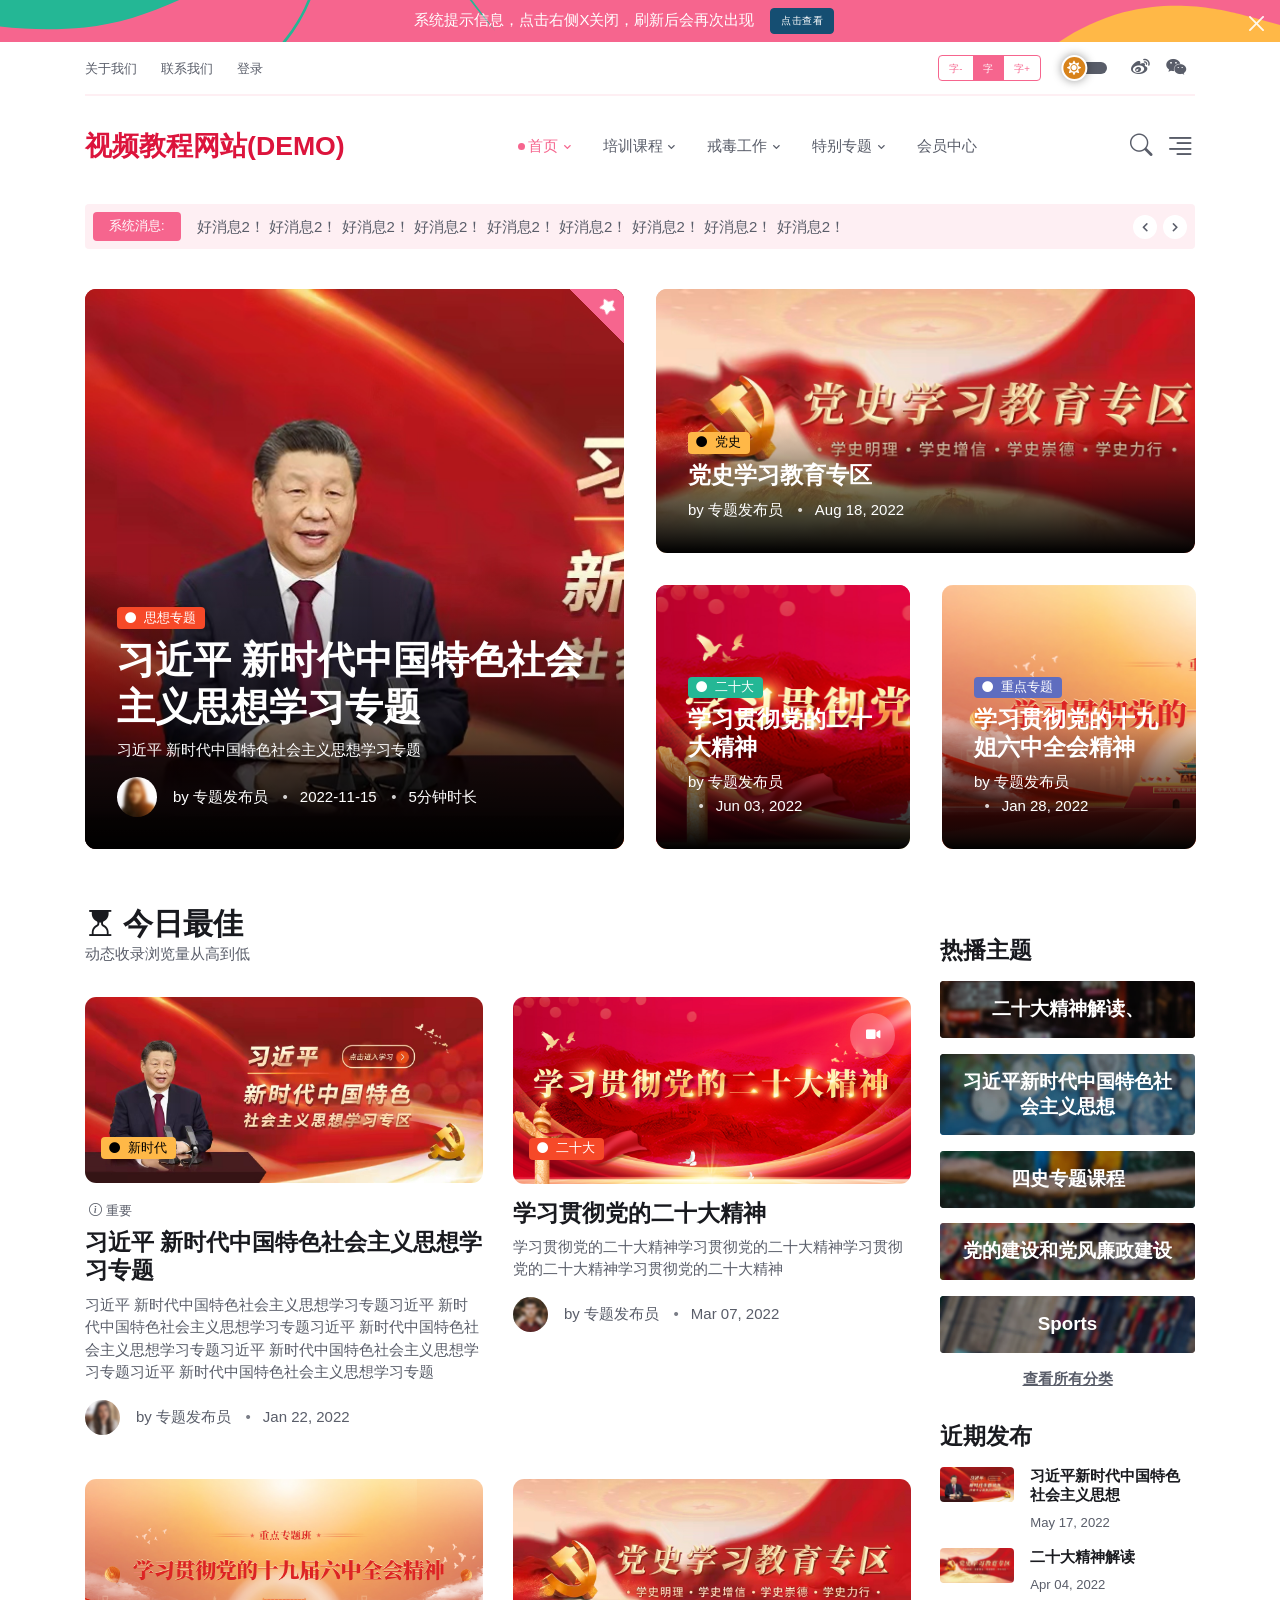
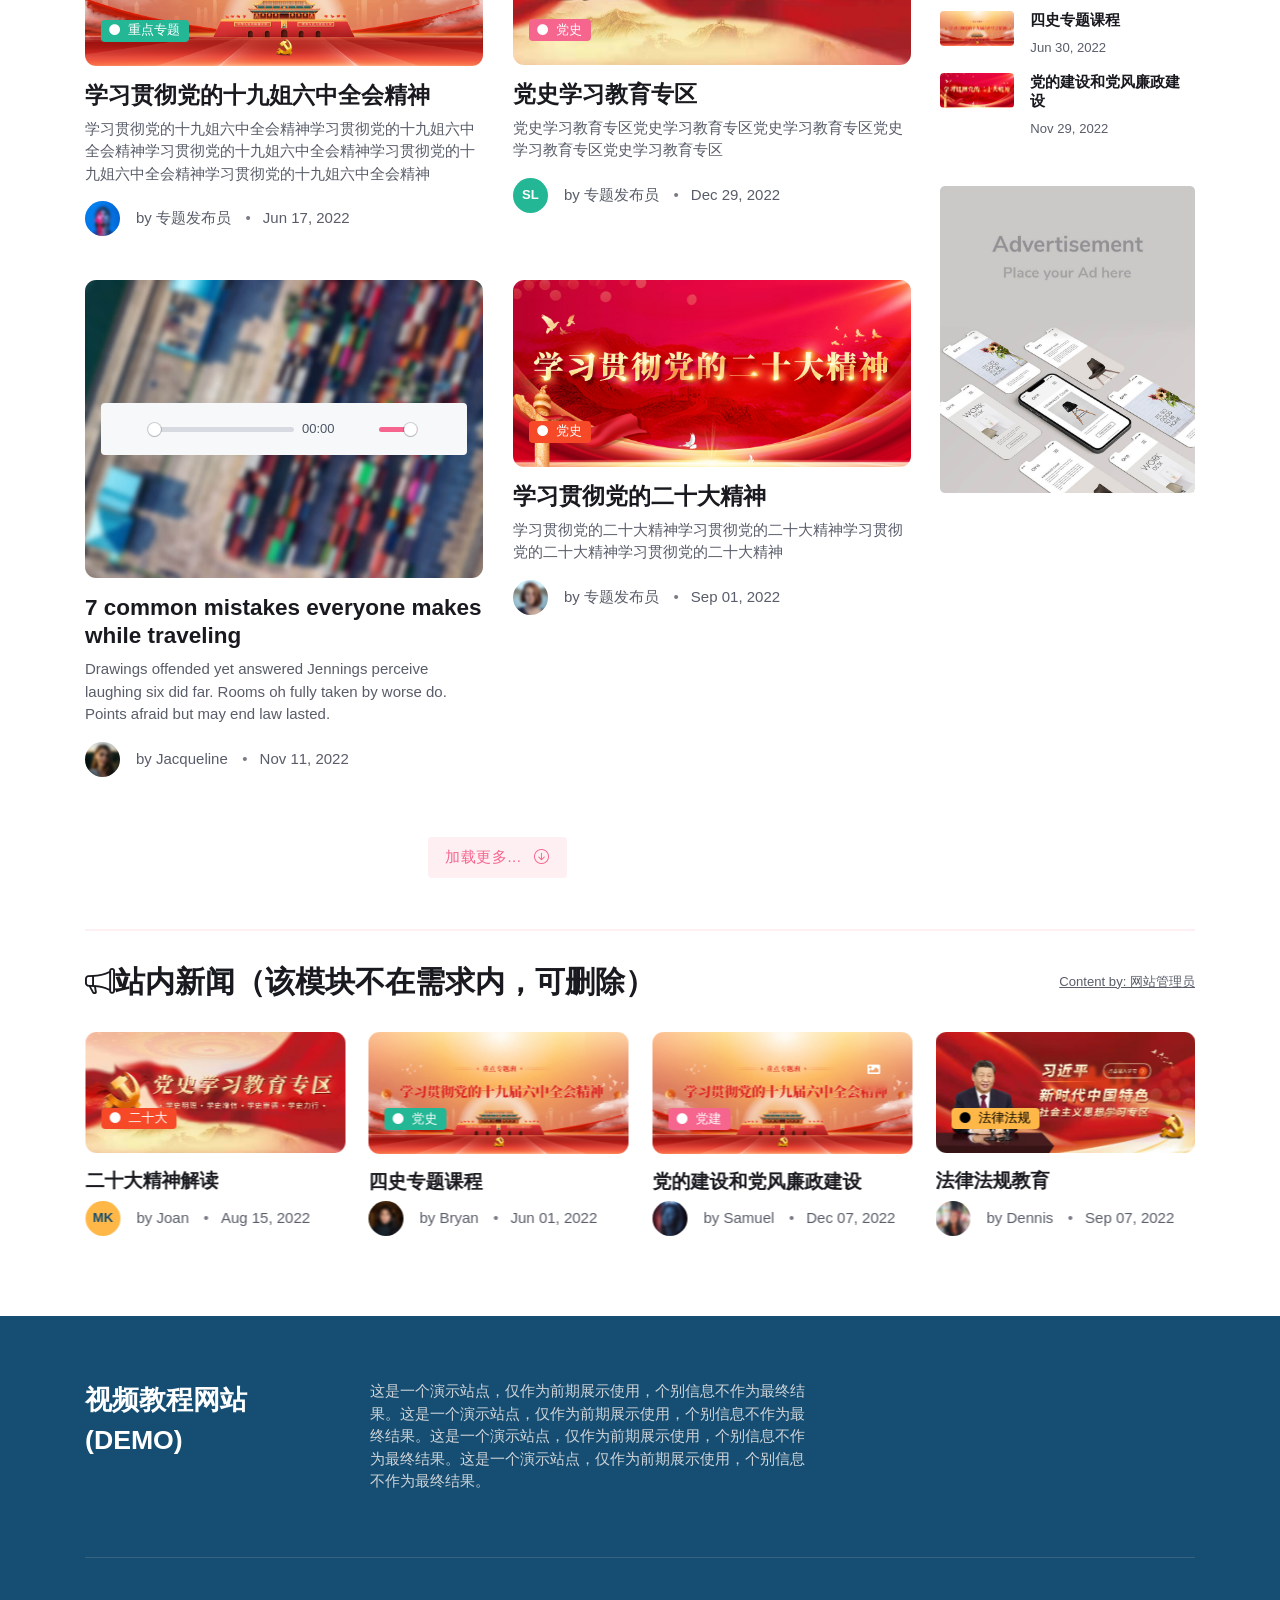
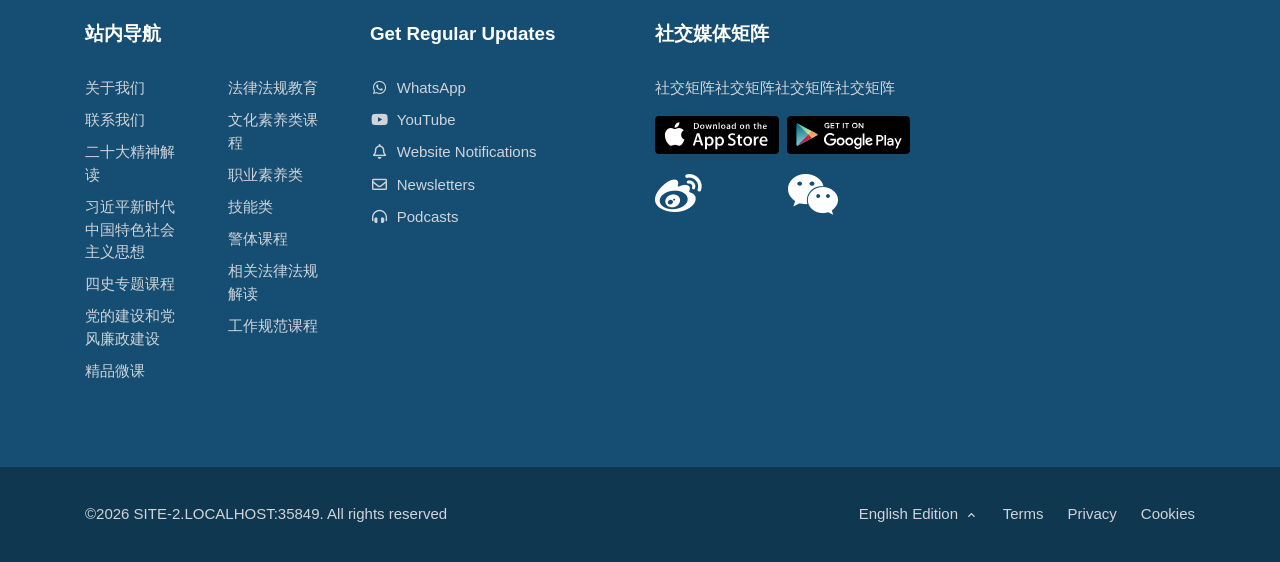
==== commit bfd19d57: "update" ====
--- a/index.html
+++ b/index.html
@@ -1394,7 +1394,7 @@
             <!-- Widgets START -->
             <div class="row pt-5">
                 <!-- Footer Widget -->
-                <div class="col-md-6 col-lg-3 mb-4">
+                <!-- <div class="col-md-6 col-lg-3 mb-4">
                     <h5 class="mb-4 text-white">Recent post</h5>
                     <div class="mb-4 position-relative">
                         <div>
@@ -1424,32 +1424,33 @@
                             <li class="nav-item">May 29, 2022</li>
                         </ul>
                     </div>
-                </div>
+                </div> -->
 
                 <!-- Footer Widget -->
                 <div class="col-md-6 col-lg-3 mb-4">
-                    <h5 class="mb-4 text-white">Navigation</h5>
+                    <h5 class="mb-4 text-white">站内导航</h5>
                     <div class="row">
                         <div class="col-6">
                             <ul class="nav flex-column text-primary-hover">
-                                <li class="nav-item"><a class="nav-link pt-0" href="#">Features</a></li>
-                                <li class="nav-item"><a class="nav-link" href="#">Style Guide</a></li>
-                                <li class="nav-item"><a class="nav-link" href="#">Contact us</a></li>
-                                <li class="nav-item"><a class="nav-link" href="#">Get Theme</a></li>
-                                <li class="nav-item"><a class="nav-link" href="#">Support</a></li>
-                                <li class="nav-item"><a class="nav-link" href="#">Privacy Policy</a></li>
-                                <li class="nav-item"><a class="nav-link" href="#">Newsletter</a></li>
+                                <li class="nav-item"><a class="nav-link pt-0" href="#">关于我们</a></li>
+                                <li class="nav-item"><a class="nav-link" href="#">联系我们</a></li>
+                                <li class="nav-item"><a class="nav-link" href="#">二十大精神解读</a></li>
+                                <li class="nav-item"><a class="nav-link" href="#">习近平新时代中国特色社会主义思想</a></li>
+                                <li class="nav-item"><a class="nav-link" href="#">四史专题课程</a></li>
+                                <li class="nav-item"><a class="nav-link" href="#">党的建设和党风廉政建设</a></li>
+                                <li class="nav-item"><a class="nav-link" href="#">精品微课</a></li>
                             </ul>
                         </div>
                         <div class="col-6">
                             <ul class="nav flex-column text-primary-hover">
-                                <li class="nav-item"><a class="nav-link pt-0" href="#">News</a></li>
-                                <li class="nav-item"><a class="nav-link" href="#">Career <span
-                                            class="badge text-bg-danger ms-2">2 Job</span></a></li>
-                                <li class="nav-item"><a class="nav-link" href="#">Technology</a></li>
-                                <li class="nav-item"><a class="nav-link" href="#">Startups</a></li>
-                                <li class="nav-item"><a class="nav-link" href="#">Gadgets</a></li>
-                                <li class="nav-item"><a class="nav-link" href="#">Inspiration</a></li>
+                                <li class="nav-item"><a class="nav-link pt-0" href="#">法律法规教育</a></li>
+                                <li class="nav-item"><a class="nav-link" href="#">文化素养类课程
+                                    <!-- <span class="badge text-bg-danger ms-2">2 Job</span></a></li> -->
+                                <li class="nav-item"><a class="nav-link" href="#">职业素养类</a></li>
+                                <li class="nav-item"><a class="nav-link" href="#">技能类</a></li>
+                                <li class="nav-item"><a class="nav-link" href="#">警体课程</a></li>
+                                <li class="nav-item"><a class="nav-link" href="#">相关法律法规解读</a></li>
+                                <li class="nav-item"><a class="nav-link" href="#">工作规范课程</a></li>
                             </ul>
                         </div>
                     </div>
@@ -1474,9 +1475,8 @@
 
                 <!-- Footer Widget -->
                 <div class="col-sm-6 col-lg-3 mb-4">
-                    <h5 class="mb-4 text-white">Our mobile App</h5>
-                    <p class="text-muted">Download our App and get the latest Breaking News Alerts and latest headlines
-                        and daily articles near you.</p>
+                    <h5 class="mb-4 text-white">社交媒体矩阵</h5>
+                    <p class="text-muted">社交矩阵社交矩阵社交矩阵社交矩阵</p>
                     <div class="row g-2">
                         <div class="col">
                             <a href="#"><img class="w-100" src="assets/images/app-store.svg" alt="app-store"></a>
@@ -1484,13 +1484,22 @@
                         <div class="col">
                             <a href="#"><img class="w-100" src="assets/images/google-play.svg" alt="google-play"></a>
                         </div>
+                    </div>
+                    <div class="row g-2" style="margin-top: 10px;">
+                        <div class="col">
+                            <a href="#"><i class="fab fa-weibo" style="color: white; font-size: 35pt;"></i></a>
+                        </div>
+                        <div class="col">
+                            <a href="#"><i class="fab fa-weixin" style="color: white; font-size: 35pt;"></i></a>
+                        </div>
+                        
                     </div>
                 </div>
             </div>
             <!-- Widgets END -->
 
             <!-- Hot topics START -->
-            <div class="row">
+            <!-- <div class="row">
                 <h5 class="mb-2 text-white">Hot topics</h5>
                 <ul class="list-inline text-primary-hover lh-lg">
                     <li class="list-inline-item"><a href="#">Covid-19</a></li>
@@ -1515,7 +1524,7 @@
                     <li class="list-inline-item"><a href="#">Opinion</a></li>
                     <li class="list-inline-item"><a href="#">Share Market</a></li>
                 </ul>
-            </div>
+            </div> -->
             <!-- Hot topics END -->
         </div>
 
@@ -1525,9 +1534,8 @@
                 <div class="row align-items-center justify-content-md-between py-4">
                     <div class="col-md-6">
                         <!-- Copyright -->
-                        <div class="text-center text-md-start text-primary-hover text-muted">©2022 <a
-                                href="https://www.webestica.com/" class="text-reset btn-link"
-                                target="_blank">Webestica</a>. All rights reserved
+                        <div class="text-center text-md-start text-primary-hover text-muted">©<span id="copyright_year">2022</span>
+                            <a href="https://www.webestica.com/" class="text-reset btn-link" target="_blank" id="copyright_host">Webestica</a>. All rights reserved
                         </div>
                     </div>
                     <div class="col-md-6 d-sm-flex align-items-center justify-content-center justify-content-md-end">
@@ -1575,6 +1583,16 @@
 
     <!-- Template Functions -->
     <script src="assets/js/functions.js"></script>
+    <script src="assets/js/jquery.min.js"></script>
+    <script type="text/javascript">
+        $(document).ready(function() {
+            var myDate = new Date;
+            var year = myDate.getFullYear();
+            var domain = window.location.host || "MOOC COURSE DEMO"
+            $("#copyright_host").text(domain.toUpperCase())
+            $("#copyright_year").text(year)
+        })
+    </script>
 </body>
 
 </html>
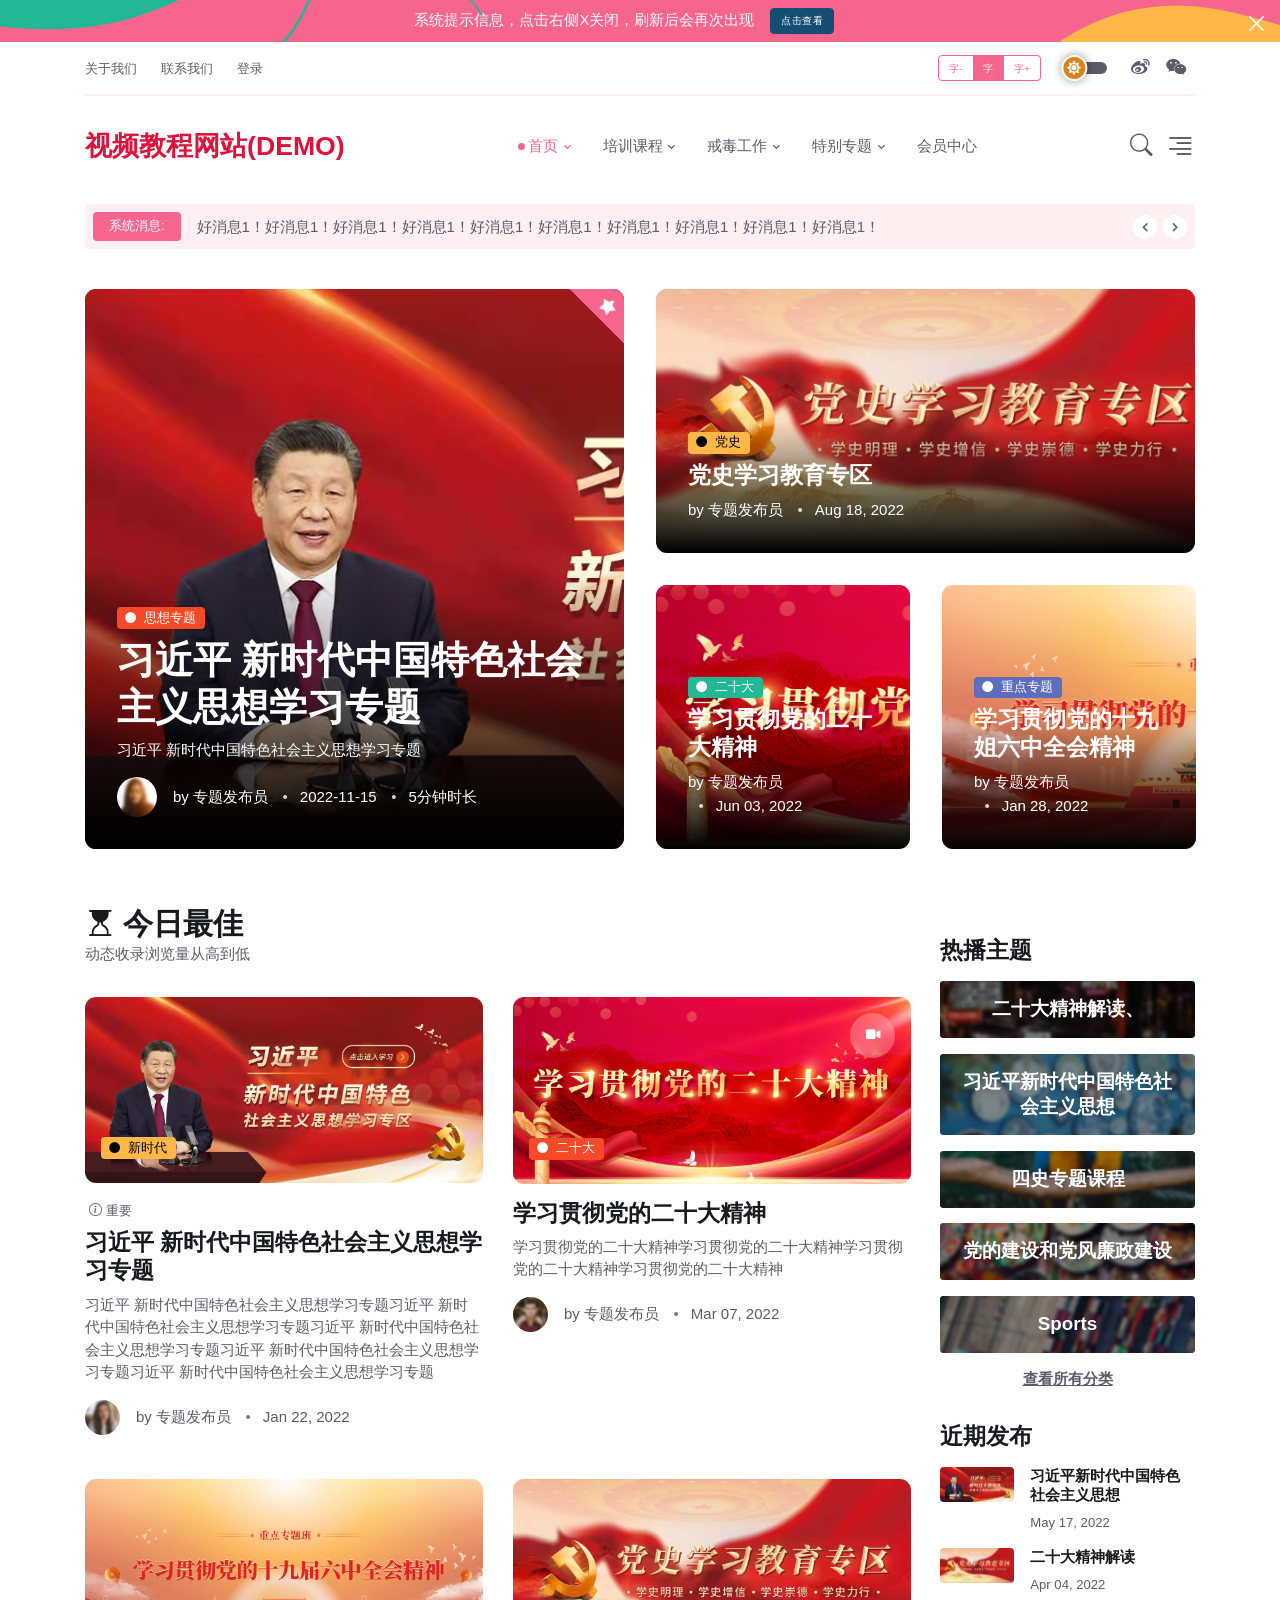
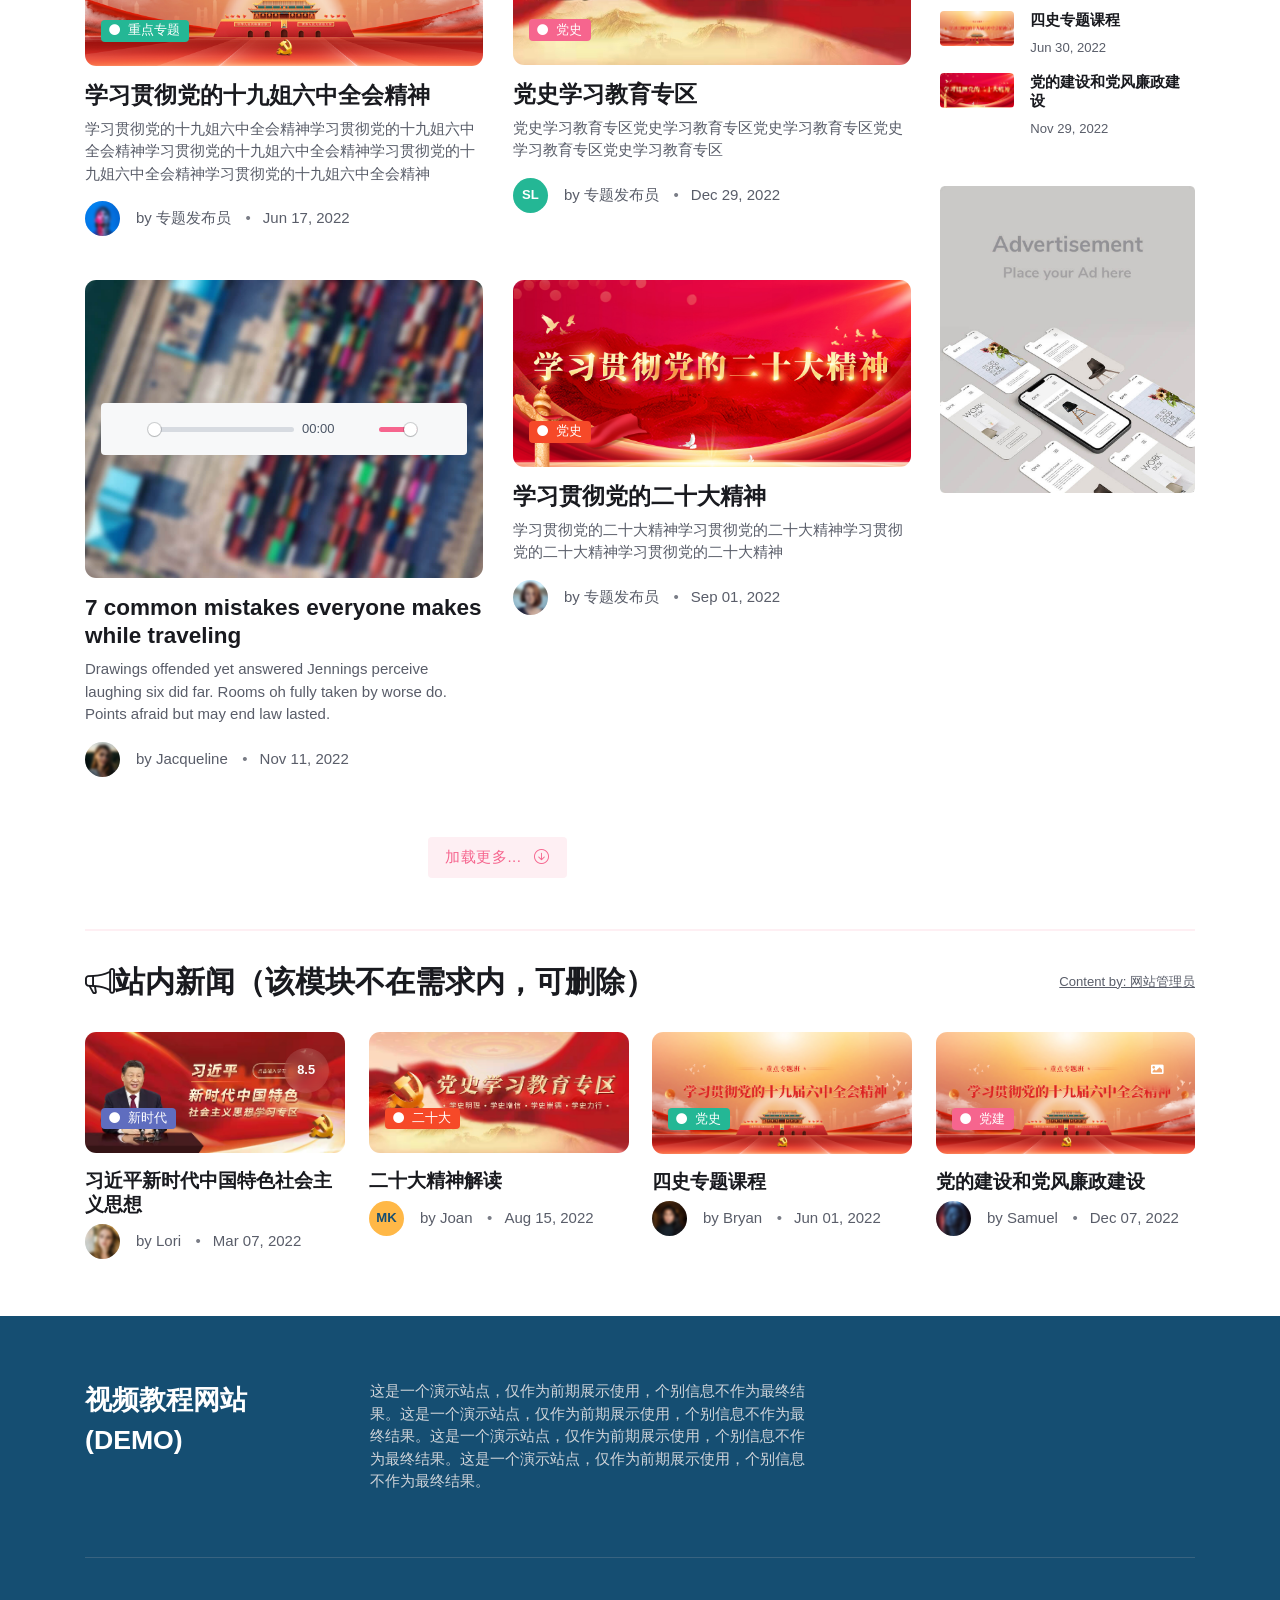
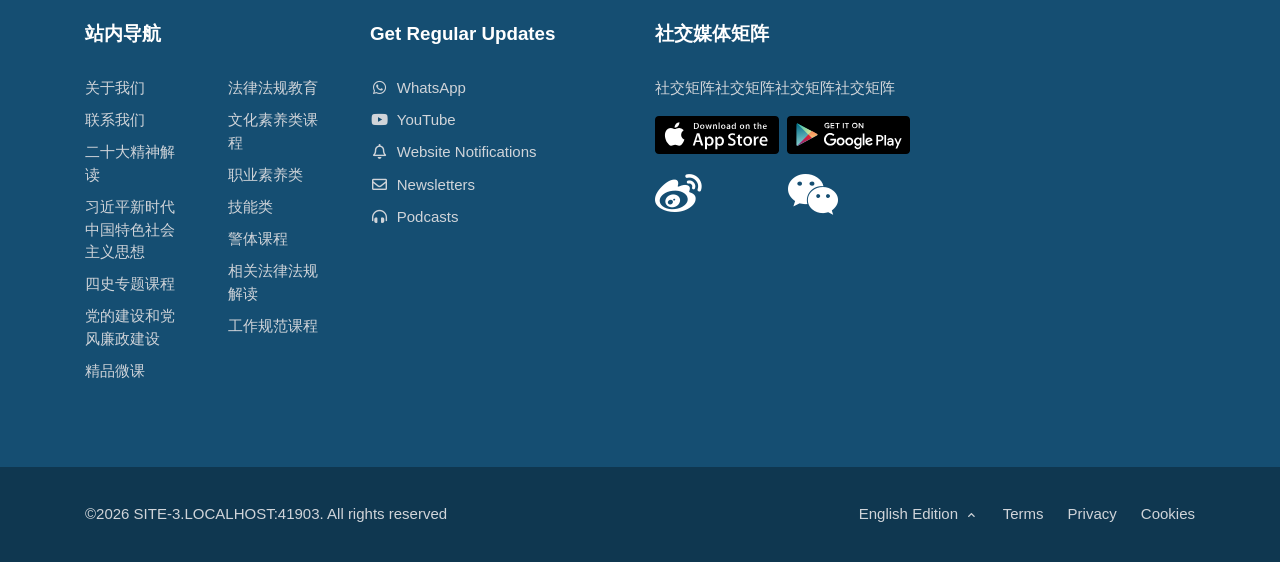
==== commit 8efc6f83: "update" ====
--- a/index.html
+++ b/index.html
@@ -1590,6 +1590,7 @@
             var year = myDate.getFullYear();
             var domain = window.location.host || "MOOC COURSE DEMO"
             $("#copyright_host").text(domain.toUpperCase())
+            $("#copyright_host").attr('href',domain)
             $("#copyright_year").text(year)
         })
     </script>
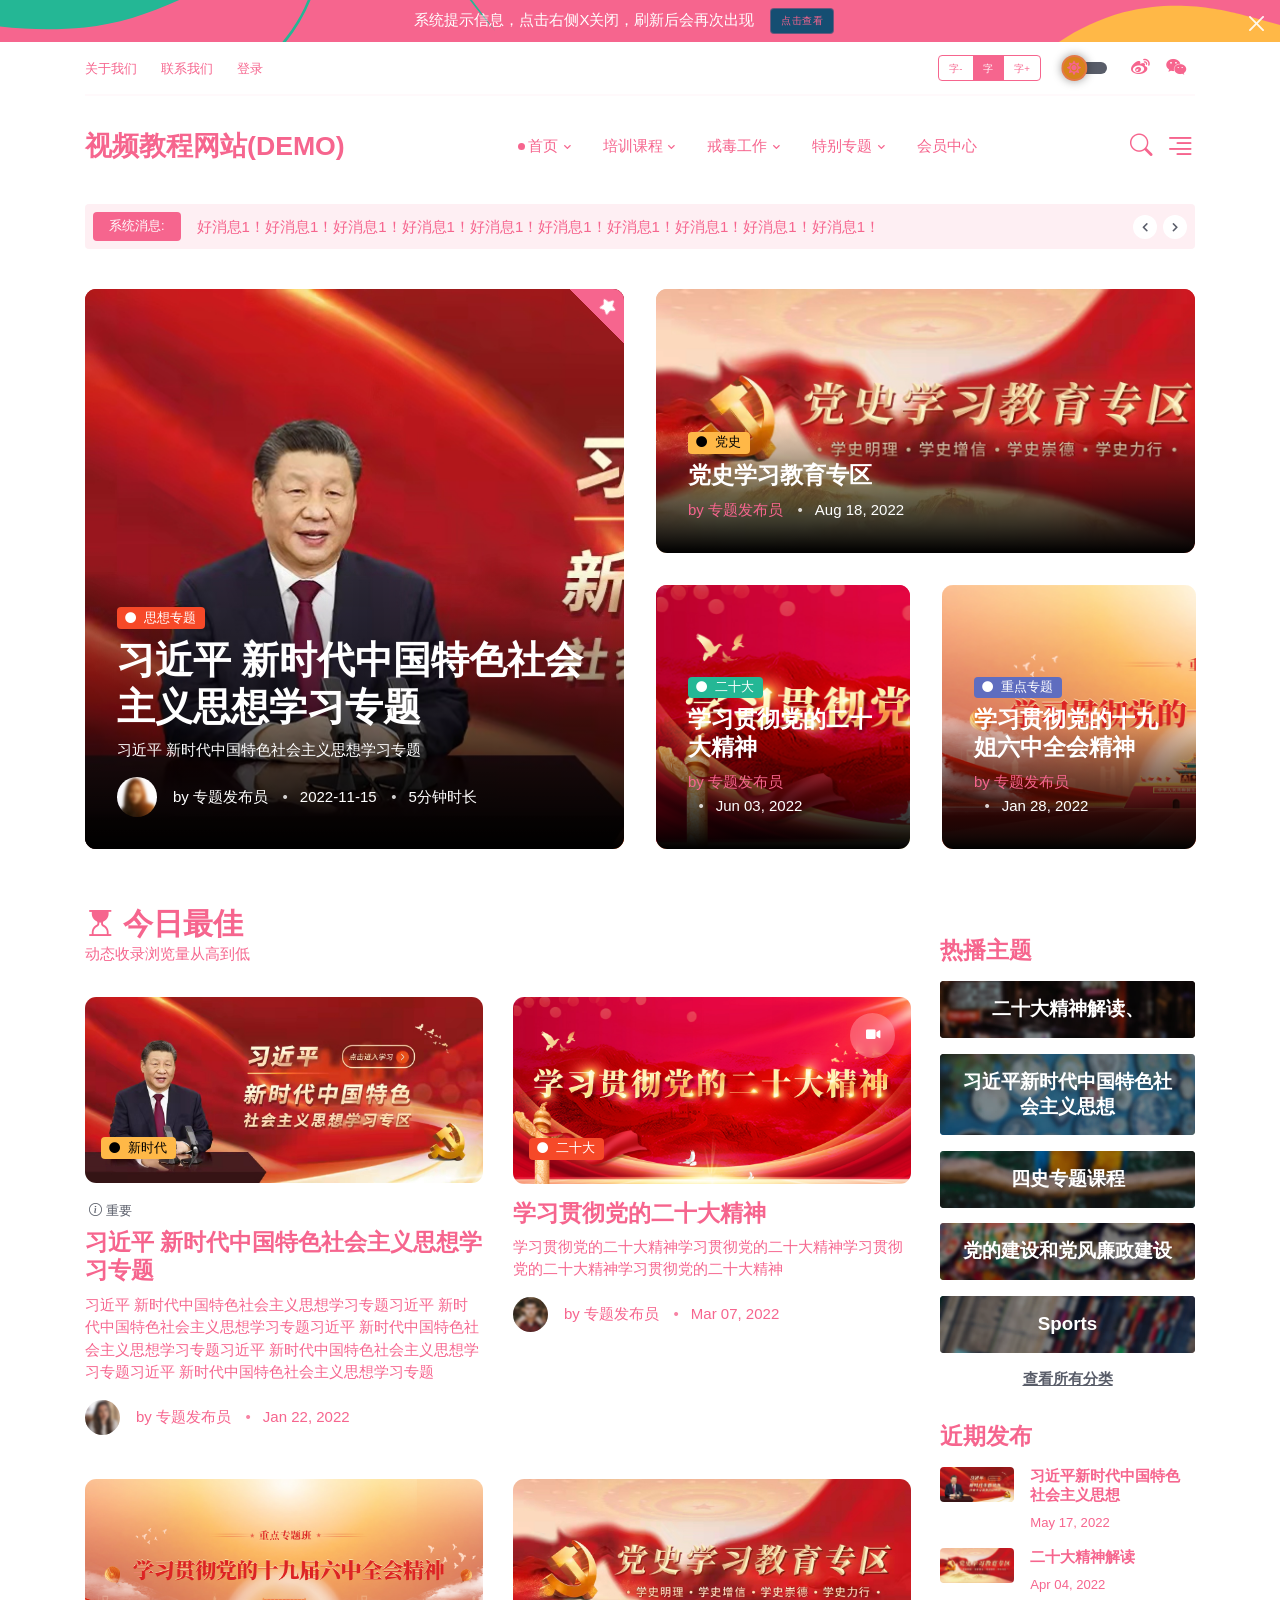
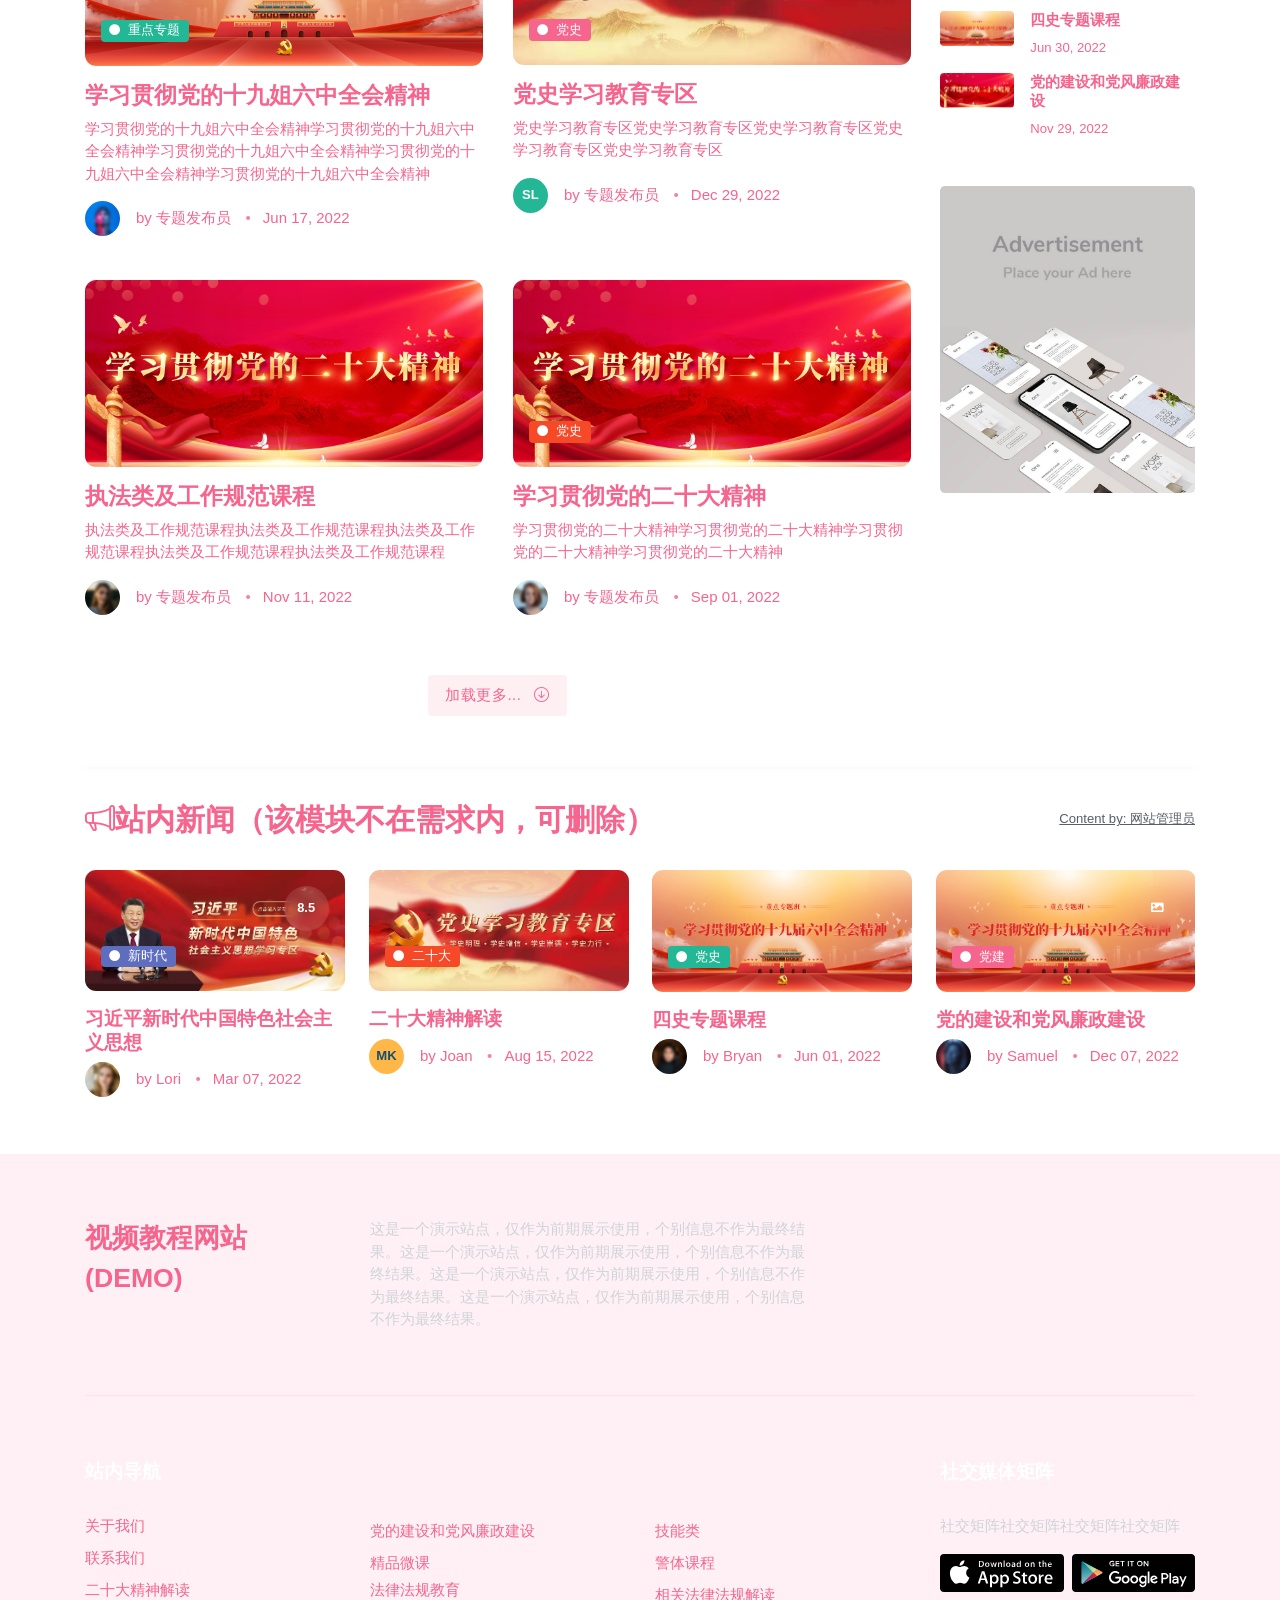
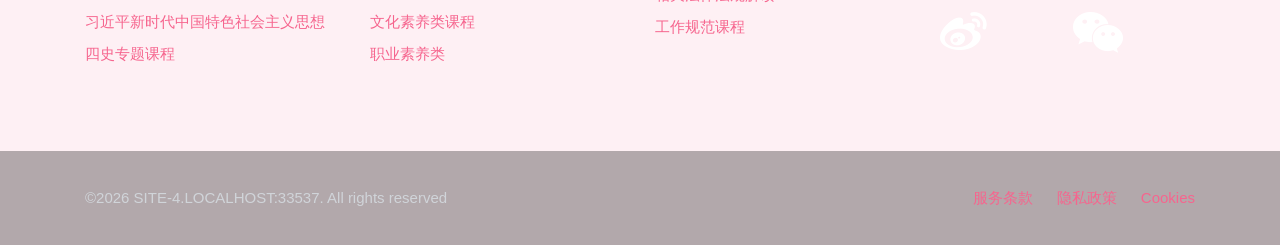
==== commit b1d76446: "update" ====
--- a/index.html
+++ b/index.html
@@ -27,6 +27,7 @@
 
     <!-- Theme CSS -->
     <link id="style-switch" rel="stylesheet" type="text/css" href="assets/css/style.css">
+    <link id="style-custom" rel="stylesheet" type="text/css" href="assets/css/style-uno.css">
 
 </head>
 
@@ -96,7 +97,7 @@
                 <!-- Address -->
                 <p class="text-body mb-2 fw-bold">中国 上海</p>
                 <p class="mb-2">地址：
-                <address class="mb-0">上海市黄浦区黄浦路1234号</address>
+                    <address class="mb-0">上海市黄浦区黄浦路1234号</address>
                 </p>
                 <p class="mb-2">电话: <a href="#" class="text-body"><u>021-62626262</u> </a> </p>
                 <p class="mb-2">E-mail: <a href="#" class="text-body d-block">email@example.com</a></p>
@@ -363,8 +364,8 @@
                                         <div class="col-sm-6 col-lg-3">
                                             <div class="card bg-transparent">
                                                 <!-- Card img -->
-                                                <img class="card-img rounded"
-                                                    src="assets/images/qds/1646046754755_.jpg" alt="Card image">
+                                                <img class="card-img rounded" src="assets/images/qds/1646046754755_.jpg"
+                                                    alt="Card image">
                                                 <div class="card-body px-0 pt-3">
                                                     <h6 class="card-title mb-0"><a href="#"
                                                             class="btn-link text-reset fw-bold">二十大精神解读</a></h6>
@@ -384,11 +385,12 @@
                                         <div class="col-sm-6 col-lg-3">
                                             <div class="card bg-transparent">
                                                 <!-- Card img -->
-                                                <img class="card-img rounded"
-                                                    src="assets/images/qds/1646046910694_.jpg" alt="Card image">
+                                                <img class="card-img rounded" src="assets/images/qds/1646046910694_.jpg"
+                                                    alt="Card image">
                                                 <div class="card-body px-0 pt-3">
                                                     <h6 class="card-title mb-0"><a href="#"
-                                                            class="btn-link text-reset fw-bold">习近平新时代中国特色社会主义思想</a></h6>
+                                                            class="btn-link text-reset fw-bold">习近平新时代中国特色社会主义思想</a>
+                                                    </h6>
                                                     <!-- Card info -->
                                                     <ul
                                                         class="nav nav-divider align-items-center text-uppercase small mt-2">
@@ -405,8 +407,8 @@
                                         <div class="col-sm-6 col-lg-3">
                                             <div class="card bg-transparent">
                                                 <!-- Card img -->
-                                                <img class="card-img rounded"
-                                                    src="assets/images/qds/1646298063263_.png" alt="Card image">
+                                                <img class="card-img rounded" src="assets/images/qds/1646298063263_.png"
+                                                    alt="Card image">
                                                 <div class="card-body px-0 pt-3">
                                                     <h6 class="card-title mb-0"><a href="#"
                                                             class="btn-link text-reset fw-bold">党的建设和党风廉政建设</a></h6>
@@ -466,7 +468,7 @@
                         </li>
 
                         <!-- Nav item 5 link-->
-                        <li class="nav-item"> <a class="nav-link" href="dashboard.html">会员中心</a></li>
+                        <li class="nav-item"> <a class="nav-link" href="member-center.html">会员中心</a></li>
                     </ul>
                 </div>
                 <!-- Main navbar END -->
@@ -878,16 +880,11 @@
                             <!-- Card item START -->
                             <div class="col-sm-6">
                                 <div class="card">
-                                    <!-- Card img -->
                                     <div class="position-relative">
-                                        <!-- <img class="card-img" src="assets/images/blog/4by3/05.jpg" alt="Card image"> -->
                                         <div class="card-image position-relative">
-                                            <!-- <iframe height=197 width=420 src='https://player.youku.com/embed/XNTkxNDg1NTAwNA==' frameborder=0 'allowfullscreen'></iframe> -->
-                                            <img class="card-img" src="assets/images/blog/4by3/05.jpg" alt="Card image">
-                                            <div class="card-img-overlay d-flex align-items-start flex-column p-3">
-                                                <!-- Card overlay -->
+                                            <img class="card-img" src="assets/images/qds/1666687526921_.jpg" alt="Card image">
+                                            <!-- <div class="card-img-overlay d-flex align-items-start flex-column p-3">
                                                 <div class="w-100 my-auto">
-                                                    <!-- Audio START -->
                                                     <div class="player-wrapper bg-light rounded">
                                                         <audio class="player-audio" crossorigin>
                                                             <source
@@ -895,18 +892,14 @@
                                                                 type="audio/mp3">
                                                         </audio>
                                                     </div>
-                                                    <!-- Audio END -->
-                                                </div>
-                                            </div>
+                                                </div>
+                                            </div> -->
                                         </div>
                                     </div>
                                     <div class="card-body px-0 pt-3">
                                         <h4 class="card-title"><a href="post-single.html"
-                                                class="btn-link text-reset fw-bold">7 common mistakes everyone makes
-                                                while traveling</a></h4>
-                                        <p class="card-text">Drawings offended yet answered Jennings perceive laughing
-                                            six did far. Rooms oh fully taken by worse do. Points afraid but may end law
-                                            lasted. </p>
+                                                class="btn-link text-reset fw-bold">执法类及工作规范课程</a></h4>
+                                        <p class="card-text">执法类及工作规范课程执法类及工作规范课程执法类及工作规范课程执法类及工作规范课程执法类及工作规范课程</p>
                                         <!-- Card info -->
                                         <ul class="nav nav-divider align-items-center d-none d-sm-inline-block">
                                             <li class="nav-item">
@@ -917,7 +910,7 @@
                                                                 src="assets/images/avatar/05.jpg" alt="avatar">
                                                         </div>
                                                         <span class="ms-3">by <a href="#"
-                                                                class="stretched-link text-reset btn-link">Jacqueline</a></span>
+                                                                class="stretched-link text-reset btn-link">专题发布员</a></span>
                                                     </div>
                                                 </div>
                                             </li>
@@ -1158,7 +1151,8 @@
                                 <div class="card">
                                     <!-- Card img -->
                                     <div class="position-relative">
-                                        <img class="card-img" src="assets/images/qds/1646046754755_.jpg" alt="Card image">
+                                        <img class="card-img" src="assets/images/qds/1646046754755_.jpg"
+                                            alt="Card image">
                                         <div class="card-img-overlay d-flex align-items-start flex-column p-3">
                                             <!-- Card overlay Top -->
                                             <div class="w-100 mb-auto d-flex justify-content-end">
@@ -1201,7 +1195,8 @@
                                 <div class="card">
                                     <!-- Card img -->
                                     <div class="position-relative">
-                                        <img class="card-img" src="assets/images/qds/1646046910694_.jpg" alt="Card image">
+                                        <img class="card-img" src="assets/images/qds/1646046910694_.jpg"
+                                            alt="Card image">
                                         <div class="card-img-overlay d-flex align-items-start flex-column p-3">
                                             <!-- Card overlay bottom -->
                                             <div class="w-100 mt-auto">
@@ -1238,7 +1233,8 @@
                                 <div class="card">
                                     <!-- Card img -->
                                     <div class="position-relative">
-                                        <img class="card-img" src="assets/images/qds/1646298063263_.png" alt="Card image">
+                                        <img class="card-img" src="assets/images/qds/1646298063263_.png"
+                                            alt="Card image">
                                         <div class="card-img-overlay d-flex align-items-start flex-column p-3">
                                             <!-- Card overlay bottom -->
                                             <div class="w-100 mt-auto">
@@ -1273,7 +1269,8 @@
                                 <div class="card">
                                     <!-- Card img -->
                                     <div class="position-relative">
-                                        <img class="card-img" src="assets/images/qds/1646298063263_.png" alt="Card image">
+                                        <img class="card-img" src="assets/images/qds/1646298063263_.png"
+                                            alt="Card image">
                                         <div class="card-img-overlay d-flex align-items-start flex-column p-3">
                                             <!-- Card overlay Top -->
                                             <div class="w-100 mb-auto d-flex justify-content-end">
@@ -1316,7 +1313,8 @@
                                 <div class="card">
                                     <!-- Card img -->
                                     <div class="position-relative">
-                                        <img class="card-img" src="assets/images/qds/1646046754755_.jpg" alt="Card image">
+                                        <img class="card-img" src="assets/images/qds/1646046754755_.jpg"
+                                            alt="Card image">
                                         <div class="card-img-overlay d-flex align-items-start flex-column p-3">
                                             <!-- Card overlay bottom -->
                                             <div class="w-100 mt-auto">
@@ -1367,10 +1365,12 @@
             <div class="row pt-3 pb-4">
                 <div class="col-md-3">
                     <!-- <img src="assets/images/logo-footer.svg" alt="footer logo"> -->
-					<p style="font-size: 20pt; font-weight: 900; color:white;" >视频教程网站(DEMO)</p>
+                    <p style="font-size: 20pt; font-weight: 900; color:white;">视频教程网站(DEMO)</p>
                 </div>
                 <div class="col-md-5">
-                    <p class="text-muted">这是一个演示站点，仅作为前期展示使用，个别信息不作为最终结果。这是一个演示站点，仅作为前期展示使用，个别信息不作为最终结果。这是一个演示站点，仅作为前期展示使用，个别信息不作为最终结果。这是一个演示站点，仅作为前期展示使用，个别信息不作为最终结果。</p>
+                    <p class="text-muted">
+                        这是一个演示站点，仅作为前期展示使用，个别信息不作为最终结果。这是一个演示站点，仅作为前期展示使用，个别信息不作为最终结果。这是一个演示站点，仅作为前期展示使用，个别信息不作为最终结果。这是一个演示站点，仅作为前期展示使用，个别信息不作为最终结果。
+                    </p>
                 </div>
                 <!-- <div class="col-md-4">
                     <form class="row row-cols-lg-auto g-2 align-items-center justify-content-end">
@@ -1427,26 +1427,32 @@
                 </div> -->
 
                 <!-- Footer Widget -->
-                <div class="col-md-6 col-lg-3 mb-4">
+                <div class="col-md-9 col-lg-9 mb-4">
                     <h5 class="mb-4 text-white">站内导航</h5>
                     <div class="row">
-                        <div class="col-6">
+                        <div class="col-4">
                             <ul class="nav flex-column text-primary-hover">
                                 <li class="nav-item"><a class="nav-link pt-0" href="#">关于我们</a></li>
                                 <li class="nav-item"><a class="nav-link" href="#">联系我们</a></li>
                                 <li class="nav-item"><a class="nav-link" href="#">二十大精神解读</a></li>
                                 <li class="nav-item"><a class="nav-link" href="#">习近平新时代中国特色社会主义思想</a></li>
                                 <li class="nav-item"><a class="nav-link" href="#">四史专题课程</a></li>
+                            </ul>
+                        </div>
+                        <div class="col-4">
+                            <ul class="nav flex-column text-primary-hover">
                                 <li class="nav-item"><a class="nav-link" href="#">党的建设和党风廉政建设</a></li>
                                 <li class="nav-item"><a class="nav-link" href="#">精品微课</a></li>
-                            </ul>
-                        </div>
-                        <div class="col-6">
-                            <ul class="nav flex-column text-primary-hover">
+
                                 <li class="nav-item"><a class="nav-link pt-0" href="#">法律法规教育</a></li>
                                 <li class="nav-item"><a class="nav-link" href="#">文化素养类课程
-                                    <!-- <span class="badge text-bg-danger ms-2">2 Job</span></a></li> -->
+                                        <!-- <span class="badge text-bg-danger ms-2">2 Job</span></a></li> -->
                                 <li class="nav-item"><a class="nav-link" href="#">职业素养类</a></li>
+                            </ul>
+                        </div>
+                        <div class="col-4">
+                            <ul class="nav flex-column text-primary-hover">
+
                                 <li class="nav-item"><a class="nav-link" href="#">技能类</a></li>
                                 <li class="nav-item"><a class="nav-link" href="#">警体课程</a></li>
                                 <li class="nav-item"><a class="nav-link" href="#">相关法律法规解读</a></li>
@@ -1457,7 +1463,7 @@
                 </div>
 
                 <!-- Footer Widget -->
-                <div class="col-sm-6 col-lg-3 mb-4">
+                <!-- <div class="col-sm-6 col-lg-3 mb-4">
                     <h5 class="mb-4 text-white">Get Regular Updates</h5>
                     <ul class="nav flex-column text-primary-hover">
                         <li class="nav-item"><a class="nav-link pt-0" href="#"><i
@@ -1471,7 +1477,7 @@
                         <li class="nav-item"><a class="nav-link" href="#"><i
                                     class="fas fa-headphones-alt fa-fw me-2"></i>Podcasts</a></li>
                     </ul>
-                </div>
+                </div> -->
 
                 <!-- Footer Widget -->
                 <div class="col-sm-6 col-lg-3 mb-4">
@@ -1492,7 +1498,7 @@
                         <div class="col">
                             <a href="#"><i class="fab fa-weixin" style="color: white; font-size: 35pt;"></i></a>
                         </div>
-                        
+
                     </div>
                 </div>
             </div>
@@ -1534,13 +1540,15 @@
                 <div class="row align-items-center justify-content-md-between py-4">
                     <div class="col-md-6">
                         <!-- Copyright -->
-                        <div class="text-center text-md-start text-primary-hover text-muted">©<span id="copyright_year">2022</span>
-                            <a href="https://www.webestica.com/" class="text-reset btn-link" target="_blank" id="copyright_host">Webestica</a>. All rights reserved
+                        <div class="text-center text-md-start text-primary-hover text-muted">©<span
+                                id="copyright_year">2022</span>
+                            <a href="https://www.webestica.com/" class="text-reset btn-link" target="_blank"
+                                id="copyright_host">Webestica</a>. All rights reserved
                         </div>
                     </div>
                     <div class="col-md-6 d-sm-flex align-items-center justify-content-center justify-content-md-end">
                         <!-- Language switcher -->
-                        <div class="dropup me-0 me-sm-3 mt-3 mt-md-0 text-center text-sm-end">
+                        <!-- <div class="dropup me-0 me-sm-3 mt-3 mt-md-0 text-center text-sm-end">
                             <a class="dropdown-toggle text-primary-hover" href="#" role="button" id="languageSwitcher"
                                 data-bs-toggle="dropdown" aria-expanded="false">
                                 English Edition
@@ -1550,12 +1558,12 @@
                                 <li><a class="dropdown-item" href="#">German </a></li>
                                 <li><a class="dropdown-item" href="#">French</a></li>
                             </ul>
-                        </div>
+                        </div> -->
                         <!-- Links -->
                         <ul
                             class="nav text-primary-hover text-center text-sm-end justify-content-center justify-content-center mt-3 mt-md-0">
-                            <li class="nav-item"><a class="nav-link" href="#">Terms</a></li>
-                            <li class="nav-item"><a class="nav-link" href="#">Privacy</a></li>
+                            <li class="nav-item"><a class="nav-link" href="#">服务条款</a></li>
+                            <li class="nav-item"><a class="nav-link" href="#">隐私政策</a></li>
                             <li class="nav-item"><a class="nav-link pe-0" href="#">Cookies</a></li>
                         </ul>
                     </div>
@@ -1564,14 +1572,12 @@
         </div>
         <!-- Footer copyright END -->
     </footer>
-    <!-- =======================
-Footer END -->
+    <!-- ======================= Footer END -->
 
     <!-- Back to top -->
     <div class="back-top"><i class="bi bi-arrow-up-short"></i></div>
 
-    <!-- =======================
-JS libraries, plugins and custom scripts -->
+    <!-- ======================= JS libraries, plugins and custom scripts -->
 
     <!-- Bootstrap JS -->
     <script src="assets/vendor/bootstrap/dist/js/bootstrap.bundle.min.js"></script>
@@ -1585,12 +1591,12 @@
     <script src="assets/js/functions.js"></script>
     <script src="assets/js/jquery.min.js"></script>
     <script type="text/javascript">
-        $(document).ready(function() {
+        $(document).ready(function () {
             var myDate = new Date;
             var year = myDate.getFullYear();
             var domain = window.location.host || "MOOC COURSE DEMO"
             $("#copyright_host").text(domain.toUpperCase())
-            $("#copyright_host").attr('href',domain)
+            $("#copyright_host").attr('href', domain)
             $("#copyright_year").text(year)
         })
     </script>
--- a/assets/css/style-uno.css
+++ b/assets/css/style-uno.css
@@ -0,0 +1,110 @@
+:root {
+    --bs-blue: #0d6efd;
+    --bs-indigo: #6610f2;
+    --bs-purple: #6f42c1;
+    --bs-pink: #d63384;
+    --bs-red: #dc3545;
+    --bs-orange: #fd7e14;
+    --bs-yellow: #ffc107;
+    --bs-green: #198754;
+    --bs-teal: #20c997;
+    --bs-cyan: #0dcaf0;
+    --bs-black: #000;
+    --bs-white: #fff;
+    --bs-gray: #6c757d;
+    --bs-gray-dark: #343a40;
+    --bs-gray-100: #f8f9fa;
+    --bs-gray-200: #e9ecef;
+    --bs-gray-300: #dee2e6;
+    --bs-gray-400: #ced4da;
+    --bs-gray-500: #adb5bd;
+    --bs-gray-600: #6c757d;
+    --bs-gray-700: #495057;
+    --bs-gray-800: #343a40;
+    --bs-gray-900: #212529;
+    --bs-primary: #F6658E;
+    --bs-secondary: #E32B4D;
+    --bs-success: #24B795;
+    --bs-info: #5F6DBF;
+    --bs-warning: #FFB847;
+    --bs-danger: #F64928;
+    --bs-light: #f7f8f9;
+    --bs-dark: #154E72;
+    --bs-primary-rgb: 246, 101, 142;
+    --bs-secondary-rgb: 227, 43, 77;
+    --bs-success-rgb: 36, 183, 149;
+    --bs-info-rgb: 95, 109, 191;
+    --bs-warning-rgb: 255, 184, 71;
+    --bs-danger-rgb: 246, 73, 40;
+    --bs-light-rgb: 247, 248, 249;
+    --bs-dark-rgb: 21, 78, 114;
+    --bs-gray-800-rgb: 25, 26, 31;
+    --bs-red-rgb: 227, 43, 77;
+    --bs-gray-200-rgb: 240, 241, 243;
+    --bs-gray-300-rgb: 223, 224, 229;
+    --bs-gray-400-rgb: 208, 212, 217;
+    --bs-white-rgb: 255, 255, 255;
+    --bs-black-rgb: 0, 0, 0;
+    --bs-body-color-rgb: 89, 93, 105;
+    --bs-body-bg-rgb: 255, 255, 255;
+    --bs-font-sans-serif: system-ui, -apple-system, "Segoe UI", Roboto, "Helvetica Neue", "Noto Sans", "Liberation Sans", Arial, sans-serif, "Apple Color Emoji", "Segoe UI Emoji", "Segoe UI Symbol", "Noto Color Emoji";
+    --bs-font-monospace: SFMono-Regular, Menlo, Monaco, Consolas, "Liberation Mono", "Courier New", monospace;
+    --bs-gradient: linear-gradient(180deg, rgba(255, 255, 255, 0.15), rgba(255, 255, 255, 0));
+    --bs-body-font-family: Open Sans, sans-serif;
+    --bs-body-font-size: 0.9375rem;
+    --bs-body-font-weight: 400;
+    --bs-body-line-height: 1.5;
+    --bs-body-color: #595d69;
+    --bs-body-bg: #fff;
+    --bs-border-width: 1px;
+    --bs-border-style: solid;
+    --bs-border-color: #F6658E60 !important;
+    --bs-border-color-translucent: rgba(0, 0, 0, 0.175);
+    --bs-border-radius: 0.25rem;
+    --bs-border-radius-sm: 0.2rem;
+    --bs-border-radius-lg: 0.7rem;
+    --bs-border-radius-xl: 1rem;
+    --bs-border-radius-2xl: 2rem;
+    --bs-border-radius-pill: 50rem;
+    --bs-link-color: #F6658E;
+    --bs-link-hover-color: #c55172;
+    --bs-code-color: #d63384;
+    --bs-highlight-bg: #fff3cd;
+    --bs-btn-color: #F6658E;
+    --bs-table-color: #F6658E;
+}
+website-title {
+    font-size: 30pt;
+    font-weight: 900;
+    color: crimson;
+}
+hr,select,input,option,div,h1,h2,h3,h4,h5,h6,h7,a,td,p {
+    border-color: #F6658E60 !important;
+    color:#F6658E !important;
+}
+/* input {
+    border: 1px solid #F6658E60 !important;
+} */
+.dropdown-divider {
+    border-color: #F6658E60 !important;
+}
+.fa-search {
+    color: #F6658E !important;
+}
+.bg-dark {
+    background-color: #fef0f4 !important;
+}
+
+
+.dropdown-item {
+    border-color: #F6658E60 !important;
+}
+.border {
+    border-color: #F6658E60 !important;
+}
+.border-bottom {
+    border-color: #F6658E60 !important;
+}
+.table-dark {
+    background-color: #F6658E60 !important;
+}
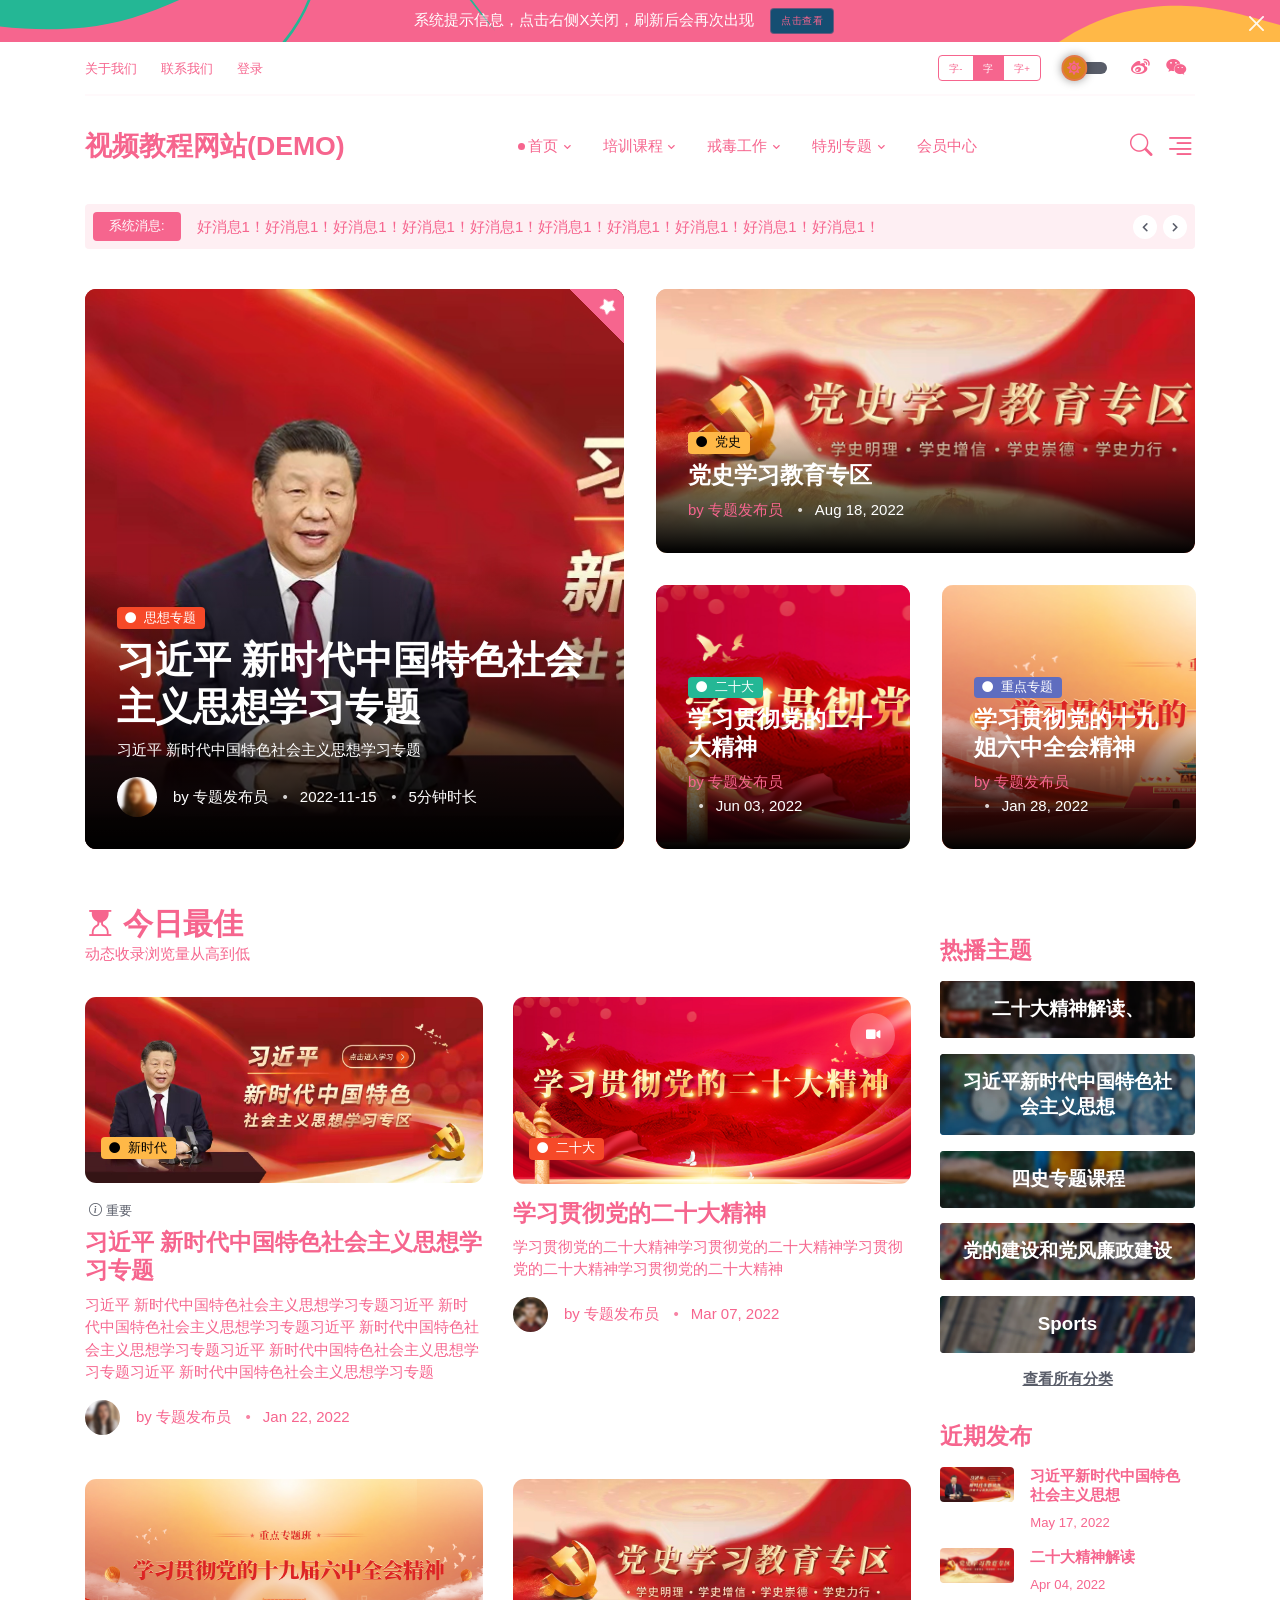
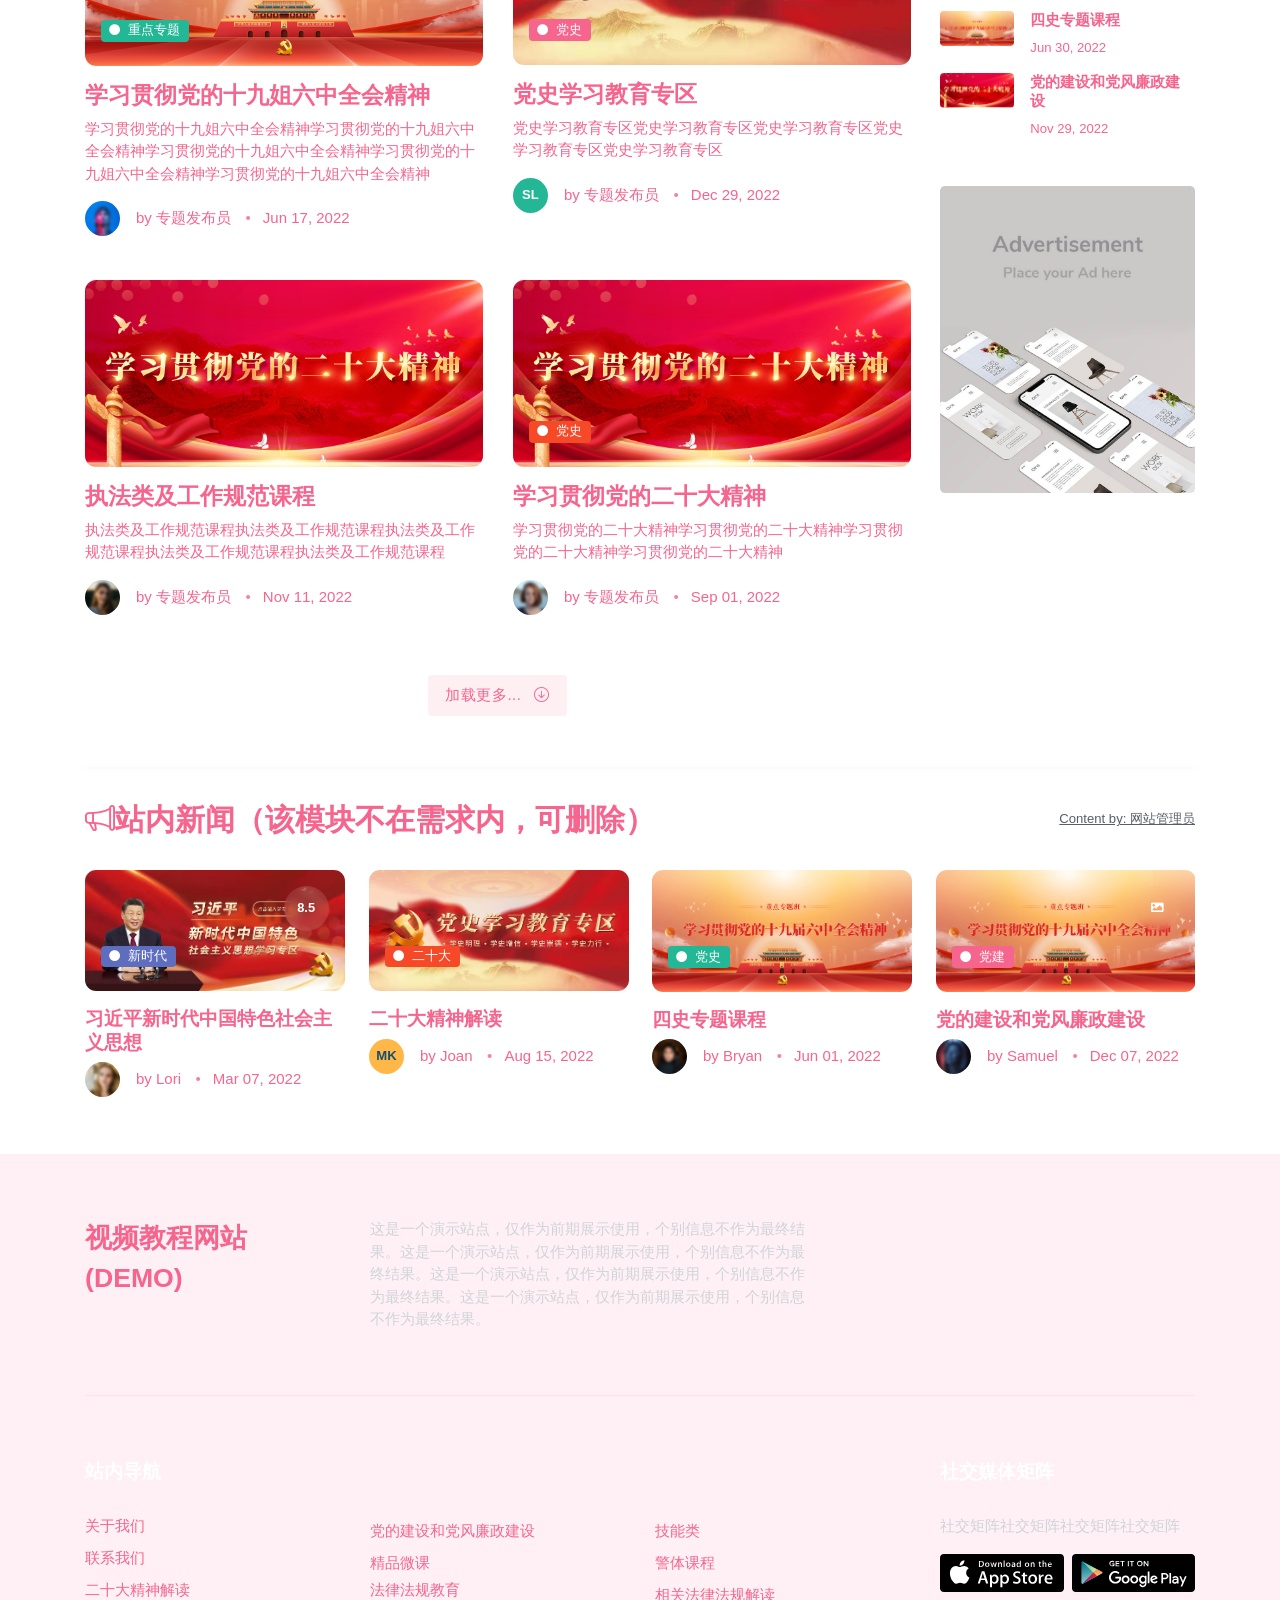
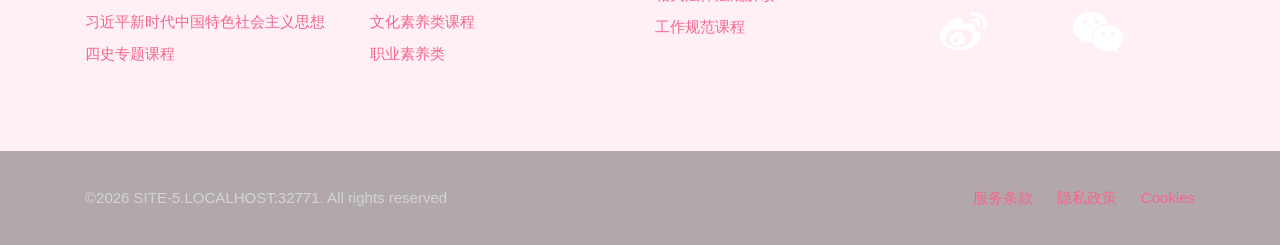
==== commit 473802c1: "update" ====
--- a/index.html
+++ b/index.html
@@ -1590,16 +1590,8 @@
     <!-- Template Functions -->
     <script src="assets/js/functions.js"></script>
     <script src="assets/js/jquery.min.js"></script>
-    <script type="text/javascript">
-        $(document).ready(function () {
-            var myDate = new Date;
-            var year = myDate.getFullYear();
-            var domain = window.location.host || "MOOC COURSE DEMO"
-            $("#copyright_host").text(domain.toUpperCase())
-            $("#copyright_host").attr('href', domain)
-            $("#copyright_year").text(year)
-        })
-    </script>
+    <script src="assets/js/func-uno.js"></script>
+    
 </body>
 
 </html>
--- a/assets/css/style-uno.css
+++ b/assets/css/style-uno.css
@@ -107,4 +107,7 @@
 }
 .table-dark {
     background-color: #F6658E60 !important;
+}
+.page-item .active > a {
+    color: white !important;
 }
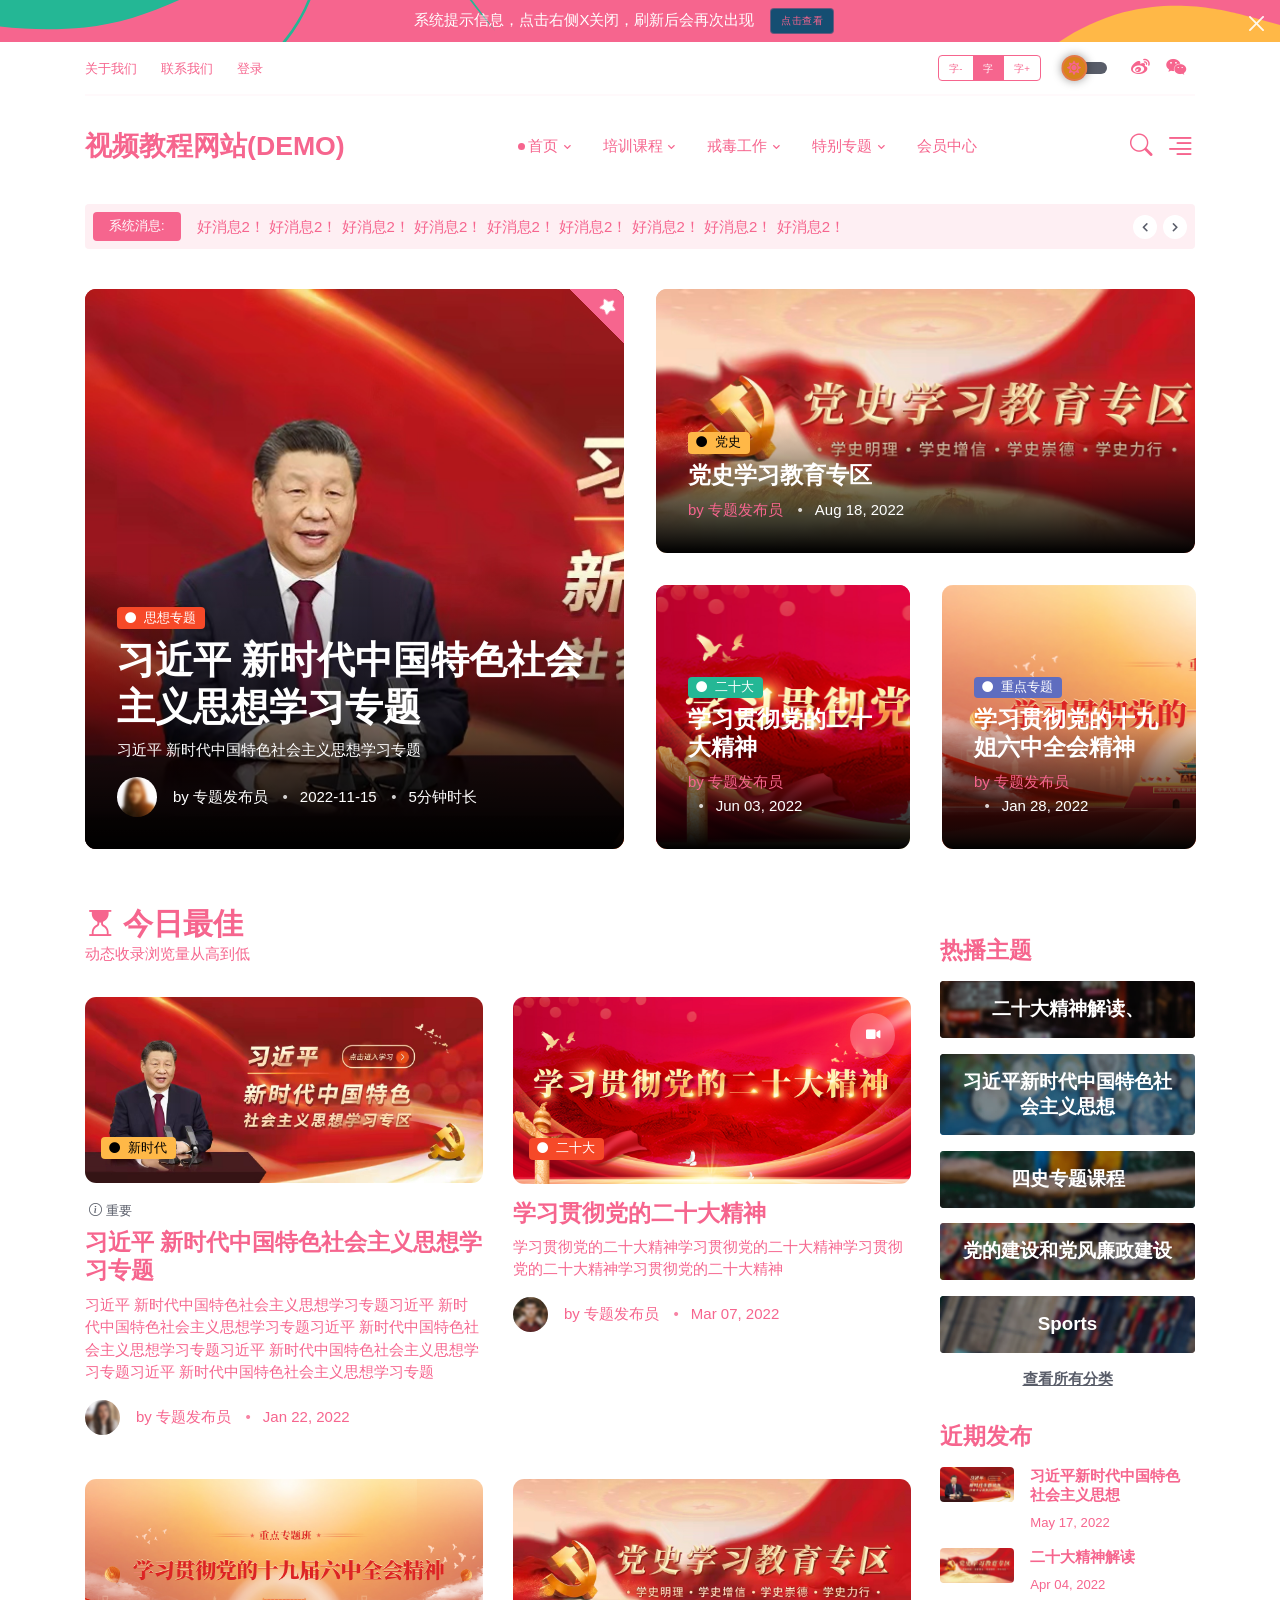
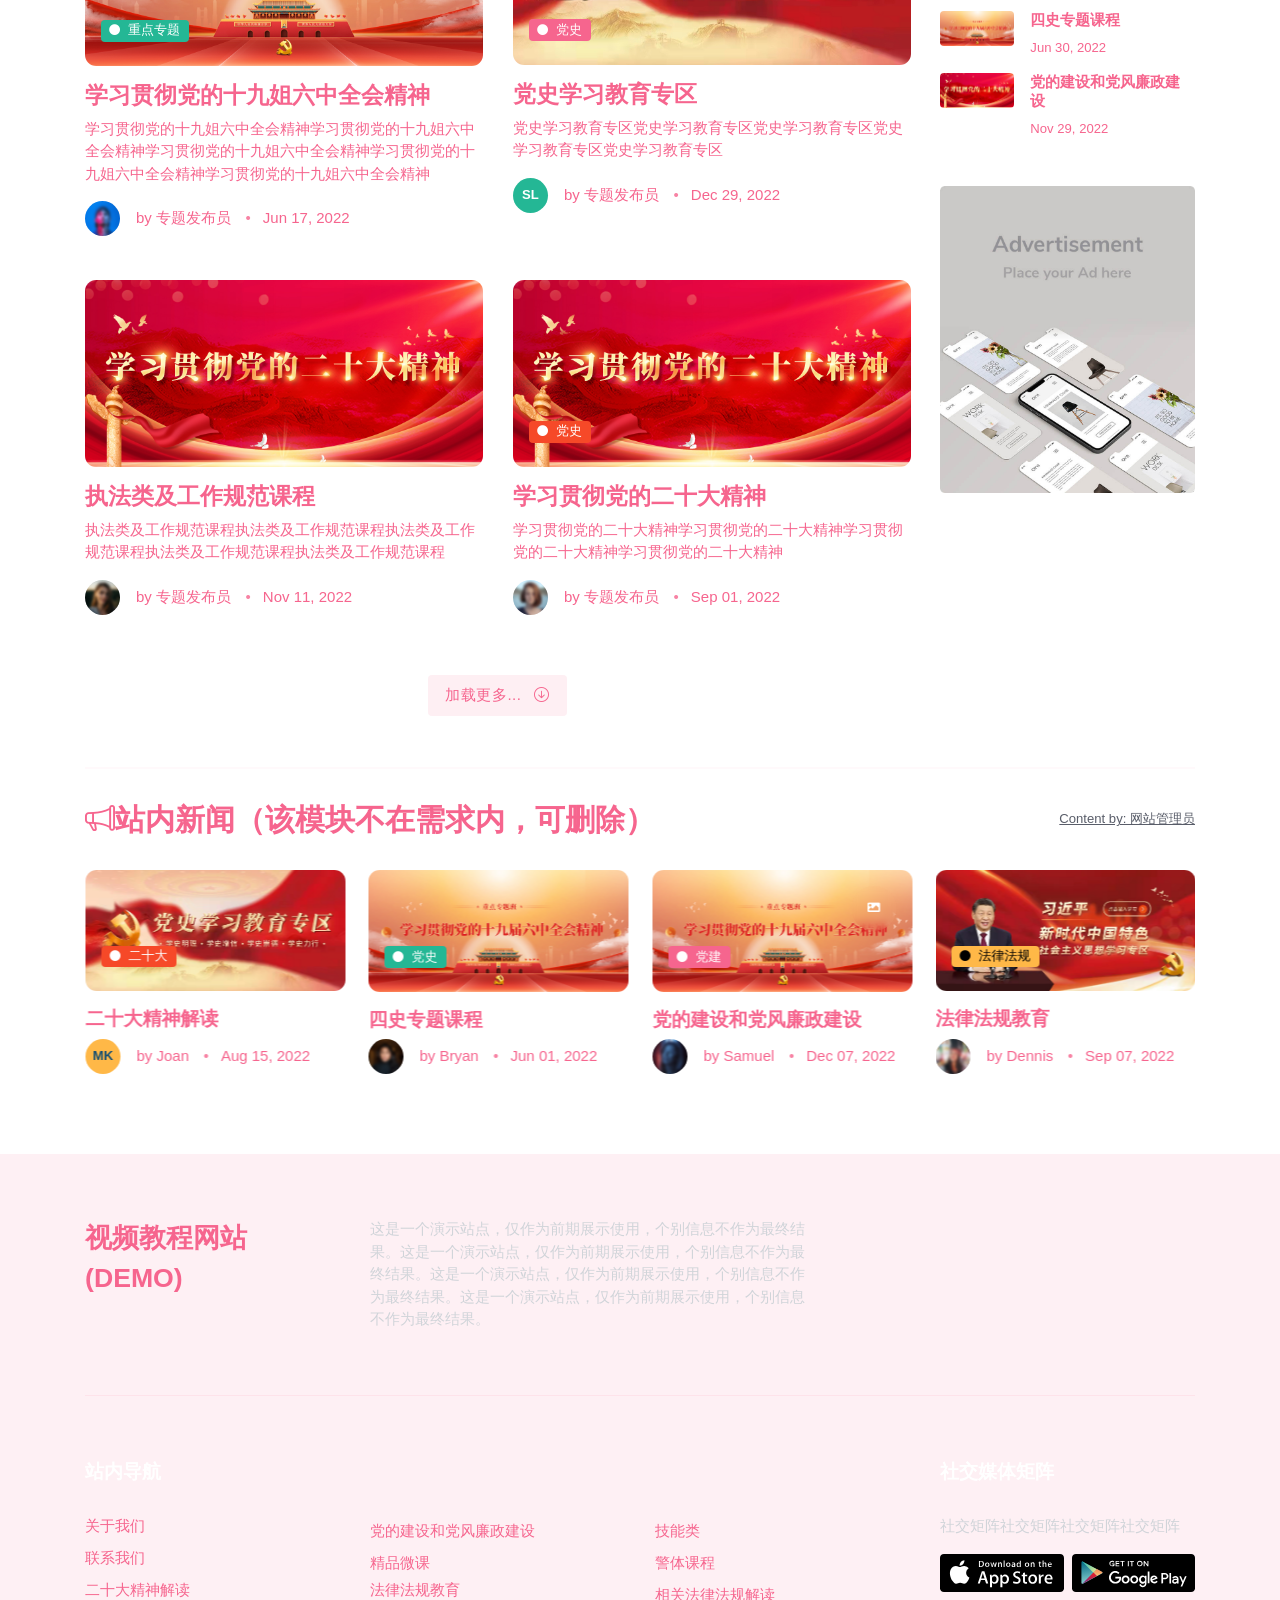
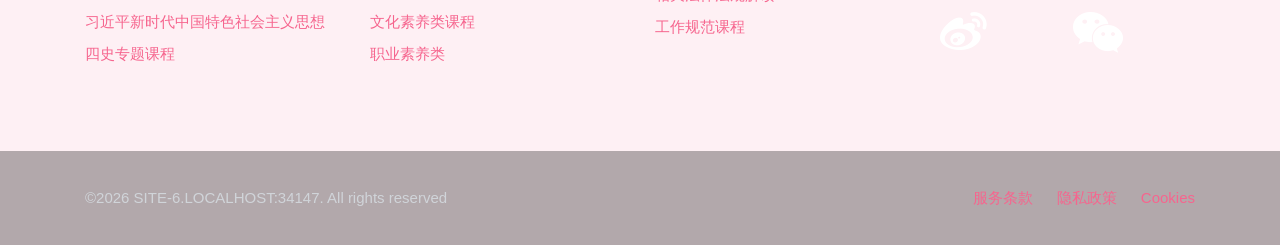
==== commit 01689f43: "update" ====
--- a/index.html
+++ b/index.html
@@ -2,7 +2,7 @@
 <html lang="-zh-cn">
 
 <head>
-    <title>视频教程网站 - DEMO</title>
+    <title>首页</title>
 
     <!-- Meta Tags -->
     <meta charset="utf-8">
@@ -67,7 +67,7 @@
         </div>
         <div class="offcanvas-body d-flex flex-column pt-0">
             <div>
-                <p style="font-size: 18pt; font-weight: 900;">视频教程网站(DEMO)</p>
+                <p class="website-title"></p>
                 <!-- <img class="light-mode-item my-3" src="assets/images/logo.svg" alt="logo">
                 <img class="dark-mode-item my-3" src="assets/images/logo-light.svg" alt="logo"> -->
                 <p>右侧弹出菜单的介绍性文字 </p>
@@ -174,8 +174,8 @@
         <nav class="navbar navbar-expand-lg">
             <div class="container">
                 <!-- Logo START -->
-                <a class="navbar-brand" href="index.html" style="font-weight: 900; font-size: 20pt; color: crimson;">
-                    视频教程网站(DEMO)
+                <a class="navbar-brand website-title" href="index.html">
+                    
                     <!-- <img class="navbar-brand-item light-mode-item" src="assets/images/logo.svg" alt="logo">
                     <img class="navbar-brand-item dark-mode-item" src="assets/images/logo-light.svg" alt="logo"> -->
                 </a>
--- a/assets/css/style-uno.css
+++ b/assets/css/style-uno.css
@@ -73,10 +73,15 @@
     --bs-btn-color: #F6658E;
     --bs-table-color: #F6658E;
 }
-website-title {
-    font-size: 30pt;
+.website-title {
+    font-size: 20pt;
     font-weight: 900;
     color: crimson;
+    text-align: center;
+    vertical-align: middle;
+}
+.website-title:before {
+    content:"视频教程网站(DEMO)"
 }
 hr,select,input,option,div,h1,h2,h3,h4,h5,h6,h7,a,td,p {
     border-color: #F6658E60 !important;
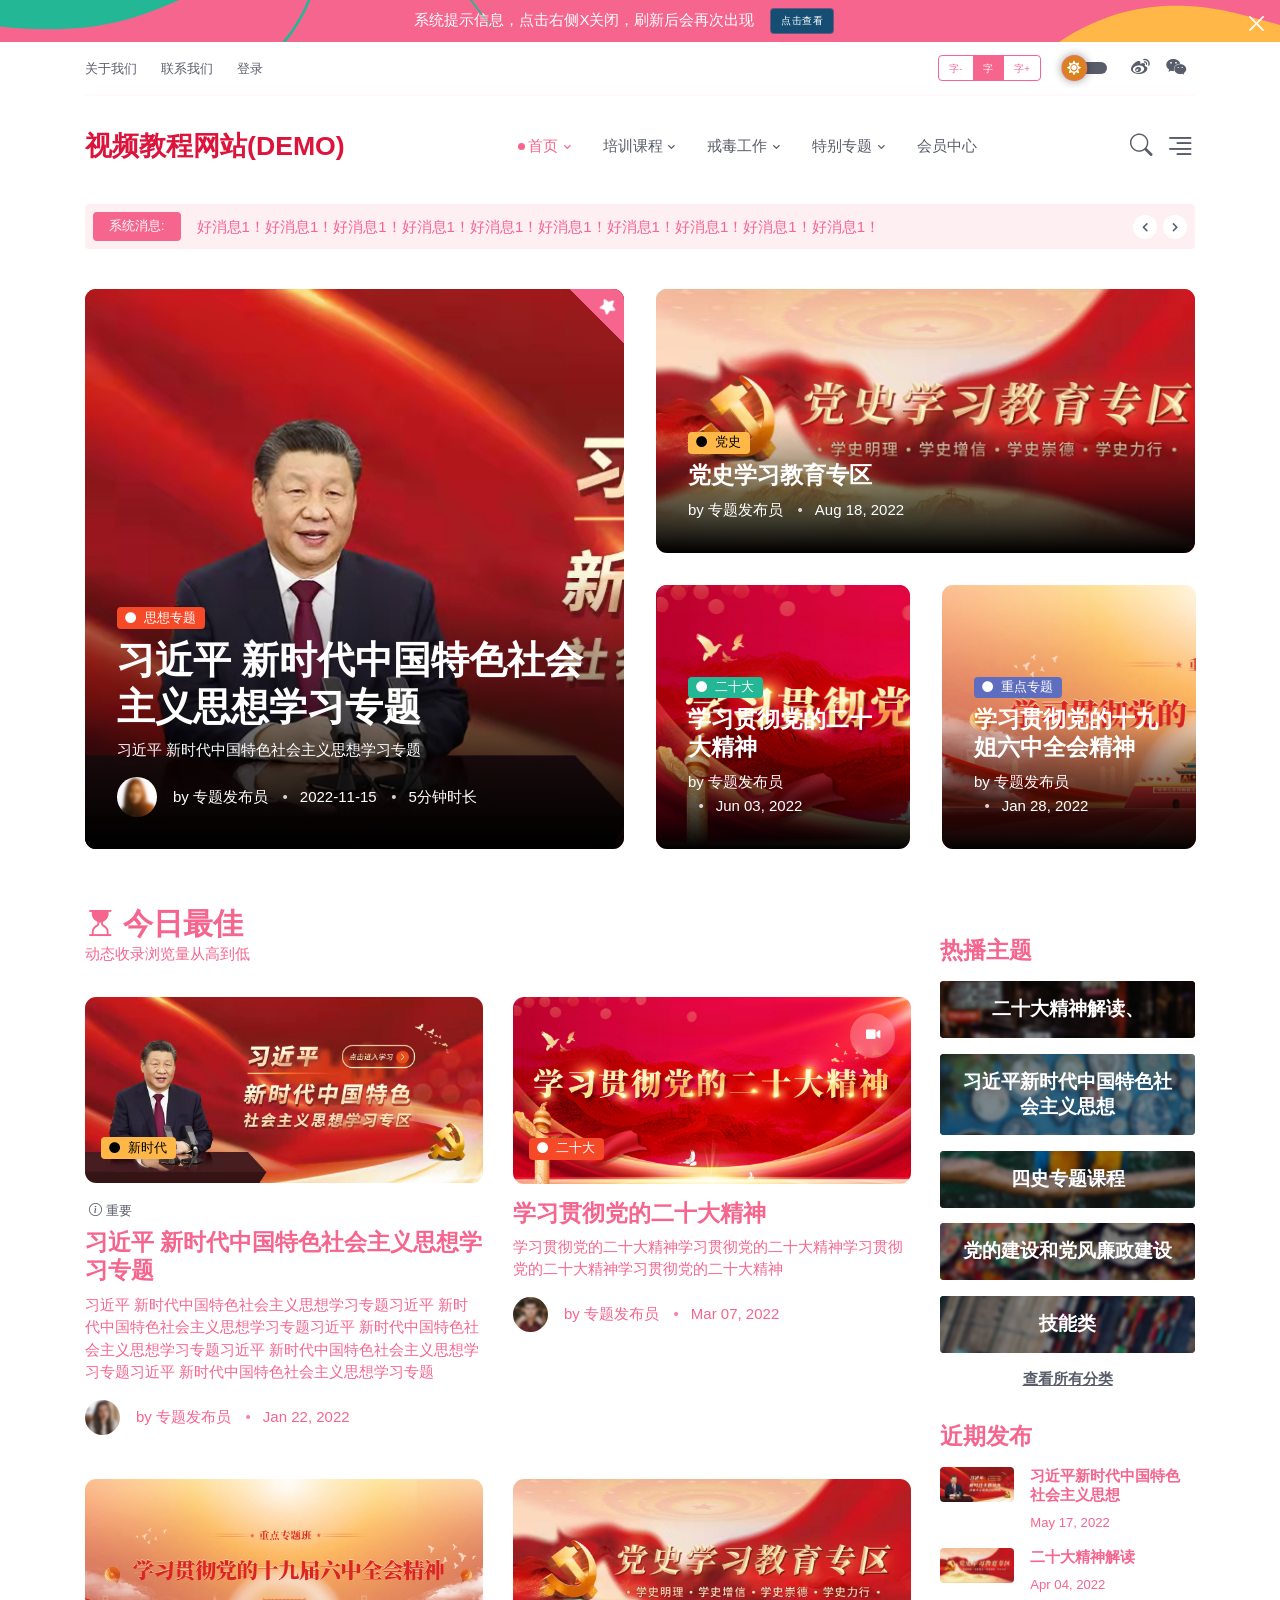
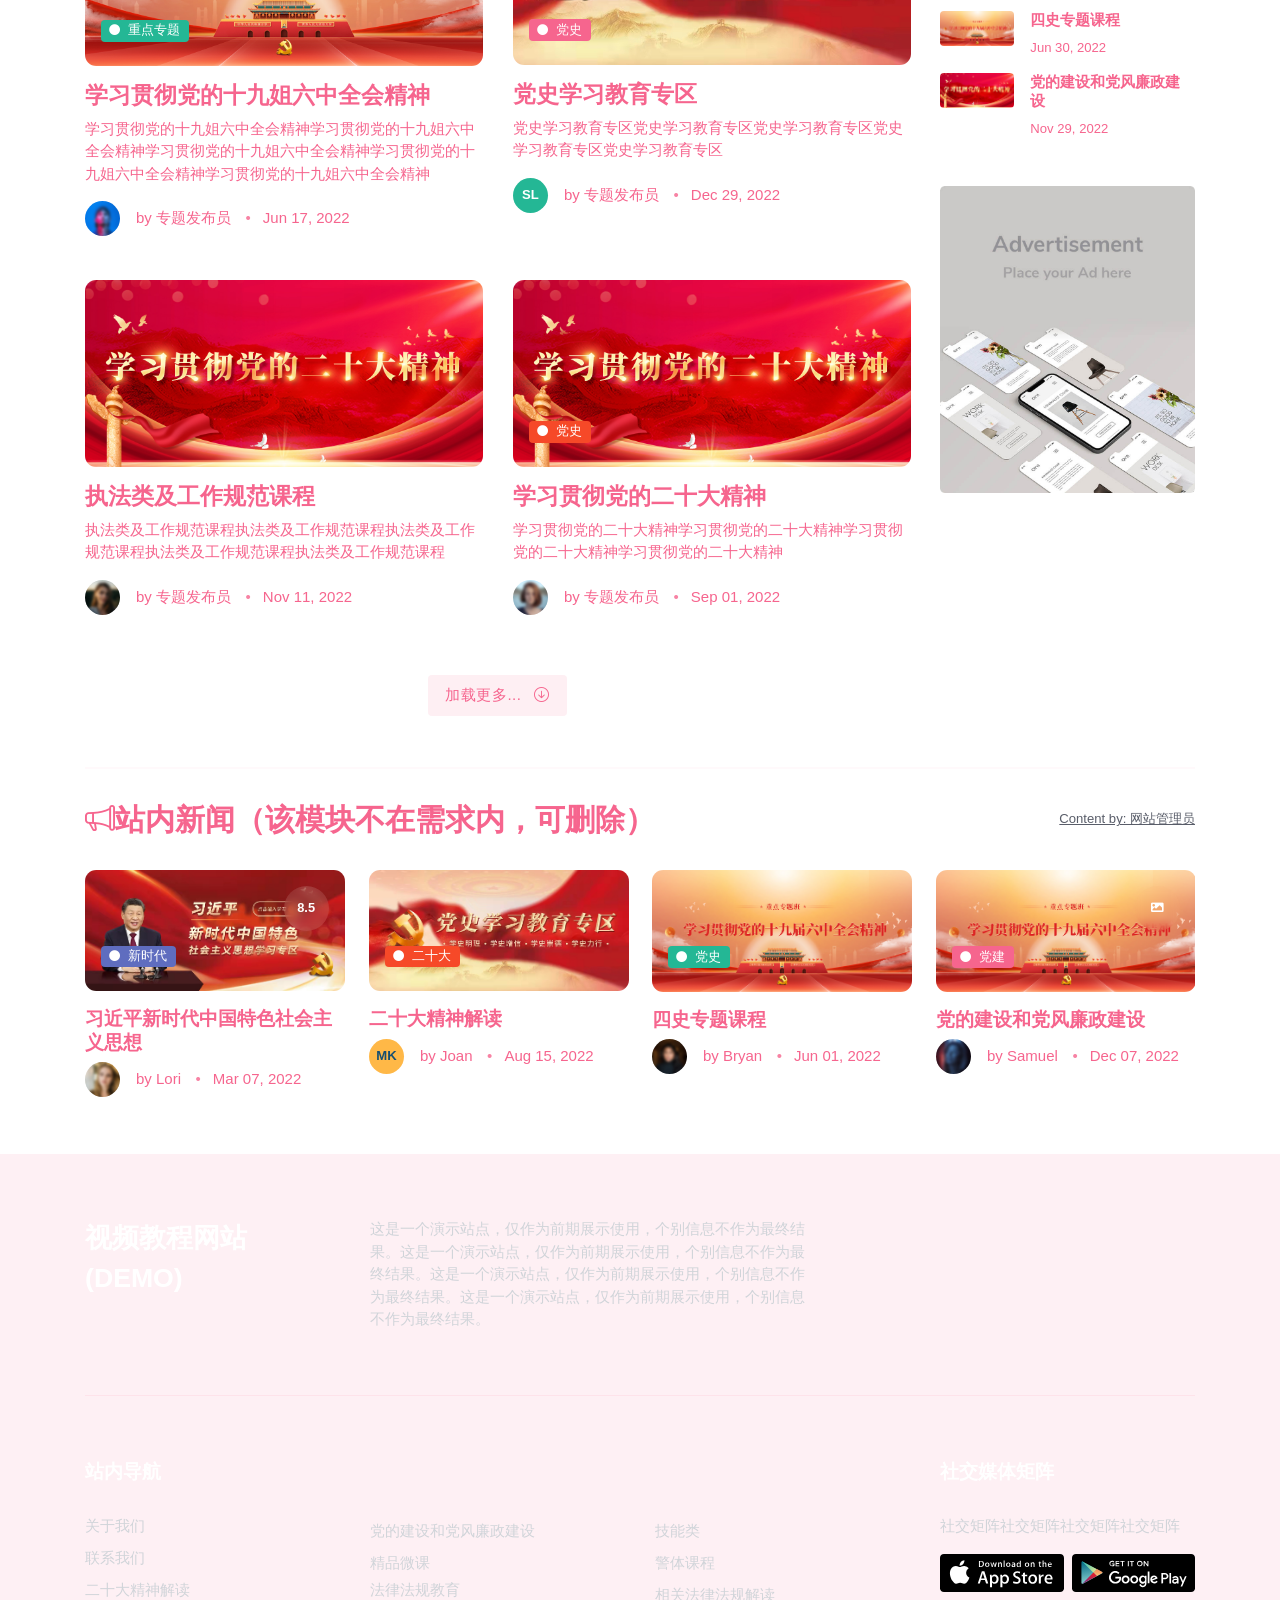
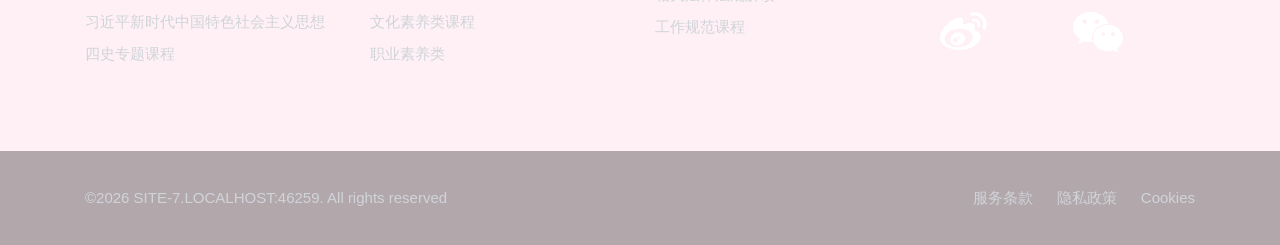
==== commit 095797d6: "update" ====
--- a/index.html
+++ b/index.html
@@ -220,15 +220,15 @@
                             <a class="nav-link dropdown-toggle" href="#" id="pagesMenu" data-bs-toggle="dropdown"
                                 aria-haspopup="true" aria-expanded="false">培训课程</a>
                             <ul class="dropdown-menu" aria-labelledby="pagesMenu">
-                                <li> <a class="dropdown-item" href="about-us.html">二十大精神解读</a></li>
-                                <li> <a class="dropdown-item" href="contact-us.html">习近平新时代中国特色社会主义思想</a></li>
-                                <li> <a class="dropdown-item" href="contact-us.html">四史专题课程</a></li>
-                                <li> <a class="dropdown-item" href="contact-us.html">党的建设和党风廉政建设</a></li>
-                                <li> <a class="dropdown-item" href="contact-us.html">精品微课</a></li>
-                                <li> <a class="dropdown-item" href="contact-us.html">法律法规教育</a></li>
-                                <li> <a class="dropdown-item" href="contact-us.html">文化素养类课程</a></li>
-                                <li> <a class="dropdown-item" href="contact-us.html">职业素养类</a></li>
-                                <li> <a class="dropdown-item" href="contact-us.html">技能类</a></li>
+                                <li> <a class="dropdown-item" href="course-index.html">二十大精神解读</a></li>
+                                <li> <a class="dropdown-item" href="course-index.html">习近平新时代中国特色社会主义思想</a></li>
+                                <li> <a class="dropdown-item" href="course-index.html">四史专题课程</a></li>
+                                <li> <a class="dropdown-item" href="course-index.html">党的建设和党风廉政建设</a></li>
+                                <li> <a class="dropdown-item" href="course-index.html">精品微课</a></li>
+                                <li> <a class="dropdown-item" href="course-index.html">法律法规教育</a></li>
+                                <li> <a class="dropdown-item" href="course-index.html">文化素养类课程</a></li>
+                                <li> <a class="dropdown-item" href="course-index.html">职业素养类</a></li>
+                                <li> <a class="dropdown-item" href="course-index.html">技能类</a></li>
                                 <!-- Dropdown submenu -->
                                 <!-- <li class="dropdown-submenu dropend">
                                     <a class="dropdown-item dropdown-toggle" href="#">Shop <span
@@ -317,9 +317,9 @@
                                 aria-haspopup="true" aria-expanded="false">戒毒工作</a>
                             <ul class="dropdown-menu" aria-labelledby="postMenu">
                                 <!-- dropdown submenu -->
-                                <li> <a class="dropdown-item" href="about-us.html">警体课程</a></li>
-                                <li> <a class="dropdown-item" href="about-us.html">戒毒相关法律法规解读</a></li>
-                                <li> <a class="dropdown-item" href="about-us.html">戒毒执法类及工作规范课程</a></li>
+                                <li> <a class="dropdown-item" href="course-index.html">警体课程</a></li>
+                                <li> <a class="dropdown-item" href="course-index.html">戒毒相关法律法规解读</a></li>
+                                <li> <a class="dropdown-item" href="course-index.html">戒毒执法类及工作规范课程</a></li>
 
                                 <!-- <li class="dropdown-submenu dropend">
                                     <a class="dropdown-item dropdown-toggle" href="#">Post grid</a>
@@ -367,7 +367,7 @@
                                                 <img class="card-img rounded" src="assets/images/qds/1646046754755_.jpg"
                                                     alt="Card image">
                                                 <div class="card-body px-0 pt-3">
-                                                    <h6 class="card-title mb-0"><a href="#"
+                                                    <h6 class="card-title mb-0"><a href="course-index.html"
                                                             class="btn-link text-reset fw-bold">二十大精神解读</a></h6>
                                                     <!-- Card info -->
                                                     <ul
@@ -388,7 +388,7 @@
                                                 <img class="card-img rounded" src="assets/images/qds/1646046910694_.jpg"
                                                     alt="Card image">
                                                 <div class="card-body px-0 pt-3">
-                                                    <h6 class="card-title mb-0"><a href="#"
+                                                    <h6 class="card-title mb-0"><a href="course-index.html"
                                                             class="btn-link text-reset fw-bold">习近平新时代中国特色社会主义思想</a>
                                                     </h6>
                                                     <!-- Card info -->
@@ -410,7 +410,7 @@
                                                 <img class="card-img rounded" src="assets/images/qds/1646298063263_.png"
                                                     alt="Card image">
                                                 <div class="card-body px-0 pt-3">
-                                                    <h6 class="card-title mb-0"><a href="#"
+                                                    <h6 class="card-title mb-0"><a href="course-index.html"
                                                             class="btn-link text-reset fw-bold">党的建设和党风廉政建设</a></h6>
                                                     <!-- Card info -->
                                                     <ul
@@ -427,10 +427,10 @@
                                         <!-- Card item START -->
                                         <div class="col-sm-6 col-lg-3">
                                             <div class="bg-primary bg-opacity-10 p-4 text-center h-100 w-100 rounded">
-                                                <span>视频教程网站(DEMO)</span>
-                                                <h3>Premium Membership</h3>
+                                                <span class="website-title" style="font-size: 15pt;"></span>
+                                                <h3>内部视频教程服务平台</h3>
                                                 <p>赶快成为会员!</p>
-                                                <a href="#" class="btn btn-warning">View pricing plans</a>
+                                                <a href="#" class="btn btn-warning">联系管理员</a>
                                             </div>
                                         </div>
                                         <!-- Card item END -->
@@ -563,7 +563,7 @@
                                     <a href="#" class="badge text-bg-danger mb-2"><i
                                             class="fas fa-circle me-2 small fw-bold"></i>思想专题</a>
                                     <!-- Card title -->
-                                    <h2 class="text-white h1"><a href="post-single-4.html"
+                                    <h2 class="text-white h1"><a href="course-index.html"
                                             class="btn-link stretched-link text-reset">习近平 新时代中国特色社会主义思想学习专题</a></h2>
                                     <p class="text-white">习近平 新时代中国特色社会主义思想学习专题 </p>
                                     <!-- Card info -->
@@ -603,7 +603,7 @@
                                             <a href="#" class="badge text-bg-warning mb-2"><i
                                                     class="fas fa-circle me-2 small fw-bold"></i>党史</a>
                                             <!-- Card title -->
-                                            <h4 class="text-white"><a href="post-single-4.html"
+                                            <h4 class="text-white"><a href="course-index.html"
                                                     class="btn-link stretched-link text-reset">党史学习教育专区</a></h4>
                                             <!-- Card info -->
                                             <ul
@@ -631,7 +631,7 @@
                                             <a href="#" class="badge text-bg-success mb-2"><i
                                                     class="fas fa-circle me-2 small fw-bold"></i>二十大</a>
                                             <!-- Card title -->
-                                            <h4 class="text-white"><a href="post-single-4.html"
+                                            <h4 class="text-white"><a href="course-index.html"
                                                     class="btn-link stretched-link text-reset">学习贯彻党的二十大精神</a></h4>
                                             <!-- Card info -->
                                             <ul
@@ -659,7 +659,7 @@
                                             <a href="#" class="badge text-bg-info mb-2"><i
                                                     class="fas fa-circle me-2 small fw-bold"></i>重点专题</a>
                                             <!-- Card title -->
-                                            <h4 class="text-white"><a href="post-single-4.html"
+                                            <h4 class="text-white"><a href="course-index.html"
                                                     class="btn-link stretched-link text-reset">学习贯彻党的十九姐六中全会精神</a></h4>
                                             <!-- Card info -->
                                             <ul
@@ -721,7 +721,7 @@
                                             data-bs-content="You're seeing this ad because your activity meets the intended audience of our site.">
                                             <i class="bi bi-info-circle ps-1"></i> 重要
                                         </a>
-                                        <h4 class="card-title mt-2"><a href="post-single.html"
+                                        <h4 class="card-title mt-2"><a href="post-video.html"
                                                 class="btn-link text-reset fw-bold">习近平 新时代中国特色社会主义思想学习专题</a></h4>
                                         <p class="card-text">习近平 新时代中国特色社会主义思想学习专题习近平 新时代中国特色社会主义思想学习专题习近平
                                             新时代中国特色社会主义思想学习专题习近平 新时代中国特色社会主义思想学习专题习近平 新时代中国特色社会主义思想学习专题</p>
@@ -770,7 +770,7 @@
                                         </div>
                                     </div>
                                     <div class="card-body px-0 pt-3">
-                                        <h4 class="card-title"><a href="post-single.html"
+                                        <h4 class="card-title"><a href="post-video.html"
                                                 class="btn-link text-reset fw-bold">学习贯彻党的二十大精神</a></h4>
                                         <p class="card-text">学习贯彻党的二十大精神学习贯彻党的二十大精神学习贯彻党的二十大精神学习贯彻党的二十大精神</p>
                                         <!-- Card info -->
@@ -810,7 +810,7 @@
                                         </div>
                                     </div>
                                     <div class="card-body px-0 pt-3">
-                                        <h4 class="card-title"><a href="post-single.html"
+                                        <h4 class="card-title"><a href="post-video.html"
                                                 class="btn-link text-reset fw-bold">学习贯彻党的十九姐六中全会精神</a></h4>
                                         <p class="card-text">
                                             学习贯彻党的十九姐六中全会精神学习贯彻党的十九姐六中全会精神学习贯彻党的十九姐六中全会精神学习贯彻党的十九姐六中全会精神学习贯彻党的十九姐六中全会精神
@@ -852,7 +852,7 @@
                                         </div>
                                     </div>
                                     <div class="card-body px-0 pt-3">
-                                        <h4 class="card-title"><a href="post-single.html"
+                                        <h4 class="card-title"><a href="post-video.html"
                                                 class="btn-link text-reset fw-bold">党史学习教育专区</a></h4>
                                         <p class="card-text">党史学习教育专区党史学习教育专区党史学习教育专区党史学习教育专区党史学习教育专区</p>
                                         <!-- Card info -->
@@ -897,7 +897,7 @@
                                         </div>
                                     </div>
                                     <div class="card-body px-0 pt-3">
-                                        <h4 class="card-title"><a href="post-single.html"
+                                        <h4 class="card-title"><a href="post-video.html"
                                                 class="btn-link text-reset fw-bold">执法类及工作规范课程</a></h4>
                                         <p class="card-text">执法类及工作规范课程执法类及工作规范课程执法类及工作规范课程执法类及工作规范课程执法类及工作规范课程</p>
                                         <!-- Card info -->
@@ -937,7 +937,7 @@
                                         </div>
                                     </div>
                                     <div class="card-body px-0 pt-3">
-                                        <h4 class="card-title"><a href="post-single.html"
+                                        <h4 class="card-title"><a href="post-video.html"
                                                 class="btn-link text-reset fw-bold">学习贯彻党的二十大精神</a></h4>
                                         <p class="card-text">学习贯彻党的二十大精神学习贯彻党的二十大精神学习贯彻党的二十大精神学习贯彻党的二十大精神</p>
                                         <!-- Card info -->
@@ -1007,42 +1007,40 @@
                                 <div class="text-center mb-3 card-bg-scale position-relative overflow-hidden rounded bg-dark-overlay-4 "
                                     style="background-image:url(assets/images/blog/4by3/01.jpg); background-position: center left; background-size: cover;">
                                     <div class="p-3">
-                                        <a href="#" class="stretched-link btn-link fw-bold text-white h5">二十大精神解读、</a>
+                                        <a href="course-index.html" class="stretched-link btn-link fw-bold text-white h5">二十大精神解读、</a>
                                     </div>
                                 </div>
                                 <!-- Category item -->
                                 <div class="text-center mb-3 card-bg-scale position-relative overflow-hidden rounded"
                                     style="background-image:url(assets/images/blog/4by3/02.jpg); background-position: center left; background-size: cover;">
                                     <div class="bg-dark-overlay-4 p-3">
-                                        <a href="#"
-                                            class="stretched-link btn-link fw-bold text-white h5">习近平新时代中国特色社会主义思想</a>
+                                        <a href="course-index.html" class="stretched-link btn-link fw-bold text-white h5">习近平新时代中国特色社会主义思想</a>
                                     </div>
                                 </div>
                                 <!-- Category item -->
                                 <div class="text-center mb-3 card-bg-scale position-relative overflow-hidden rounded"
                                     style="background-image:url(assets/images/blog/4by3/03.jpg); background-position: center left; background-size: cover;">
                                     <div class="bg-dark-overlay-4 p-3">
-                                        <a href="#" class="stretched-link btn-link fw-bold text-white h5">四史专题课程</a>
+                                        <a href="course-index.html" class="stretched-link btn-link fw-bold text-white h5">四史专题课程</a>
                                     </div>
                                 </div>
                                 <!-- Category item -->
                                 <div class="text-center mb-3 card-bg-scale position-relative overflow-hidden rounded"
                                     style="background-image:url(assets/images/blog/4by3/04.jpg); background-position: center left; background-size: cover;">
                                     <div class="bg-dark-overlay-4 p-3">
-                                        <a href="#"
-                                            class="stretched-link btn-link fw-bold text-white h5">党的建设和党风廉政建设</a>
+                                        <a href="course-index.html" class="stretched-link btn-link fw-bold text-white h5">党的建设和党风廉政建设</a>
                                     </div>
                                 </div>
                                 <!-- Category item -->
                                 <div class="text-center mb-3 card-bg-scale position-relative overflow-hidden rounded"
                                     style="background-image:url(assets/images/blog/4by3/05.jpg); background-position: center left; background-size: cover;">
                                     <div class="bg-dark-overlay-4 p-3">
-                                        <a href="#" class="stretched-link btn-link fw-bold text-white h5">Sports</a>
+                                        <a href="course-index.html" class="stretched-link btn-link fw-bold text-white h5">技能类</a>
                                     </div>
                                 </div>
                                 <!-- View All Category button -->
                                 <div class="text-center mt-3">
-                                    <a href="#" class="fw-bold text-body text-primary-hover"><u>查看所有分类</u></a>
+                                    <a href="course-list.html" class="fw-bold text-body text-primary-hover"><u>查看所有分类</u></a>
                                 </div>
                             </div>
                             <!-- Trending topics widget END -->
@@ -1058,7 +1056,7 @@
                                                 <img class="rounded" src="assets/images/qds/1646046754755_.jpg" alt="">
                                             </div>
                                             <div class="col-8">
-                                                <h6><a href="post-single-2.html"
+                                                <h6><a href="post-video.html"
                                                         class="btn-link stretched-link text-reset fw-bold">习近平新时代中国特色社会主义思想</a>
                                                 </h6>
                                                 <div class="small mt-1">May 17, 2022</div>
@@ -1072,7 +1070,7 @@
                                                 <img class="rounded" src="assets/images/qds/1646046910694_.jpg" alt="">
                                             </div>
                                             <div class="col-8">
-                                                <h6><a href="post-single-2.html"
+                                                <h6><a href="post-video.html"
                                                         class="btn-link stretched-link text-reset fw-bold">二十大精神解读</a>
                                                 </h6>
                                                 <div class="small mt-1">Apr 04, 2022</div>
@@ -1086,7 +1084,7 @@
                                                 <img class="rounded" src="assets/images/qds/1646298063263_.png" alt="">
                                             </div>
                                             <div class="col-8">
-                                                <h6><a href="post-single-2.html"
+                                                <h6><a href="post-video.html"
                                                         class="btn-link stretched-link text-reset fw-bold">四史专题课程</a>
                                                 </h6>
                                                 <div class="small mt-1">Jun 30, 2022</div>
@@ -1100,7 +1098,7 @@
                                                 <img class="rounded" src="assets/images/qds/1666687526921_.jpg" alt="">
                                             </div>
                                             <div class="col-8">
-                                                <h6><a href="post-single-2.html"
+                                                <h6><a href="post-video.html"
                                                         class="btn-link stretched-link text-reset fw-bold">党的建设和党风廉政建设</a>
                                                 </h6>
                                                 <div class="small mt-1">Nov 29, 2022</div>
--- a/assets/css/style-uno.css
+++ b/assets/css/style-uno.css
@@ -85,7 +85,7 @@
 }
 hr,select,input,option,div,h1,h2,h3,h4,h5,h6,h7,a,td,p {
     border-color: #F6658E60 !important;
-    color:#F6658E !important;
+    color:#F6658E ;
 }
 /* input {
     border: 1px solid #F6658E60 !important;
@@ -99,8 +99,9 @@
 .bg-dark {
     background-color: #fef0f4 !important;
 }
-
-
+.switch {
+    color: white !important;
+}
 .dropdown-item {
     border-color: #F6658E60 !important;
 }
@@ -113,6 +114,9 @@
 .table-dark {
     background-color: #F6658E60 !important;
 }
-.page-item .active > a {
+.active > a {
     color: white !important;
+}
+.btn-primary-soft:hover {
+    color: white!important;
 }
